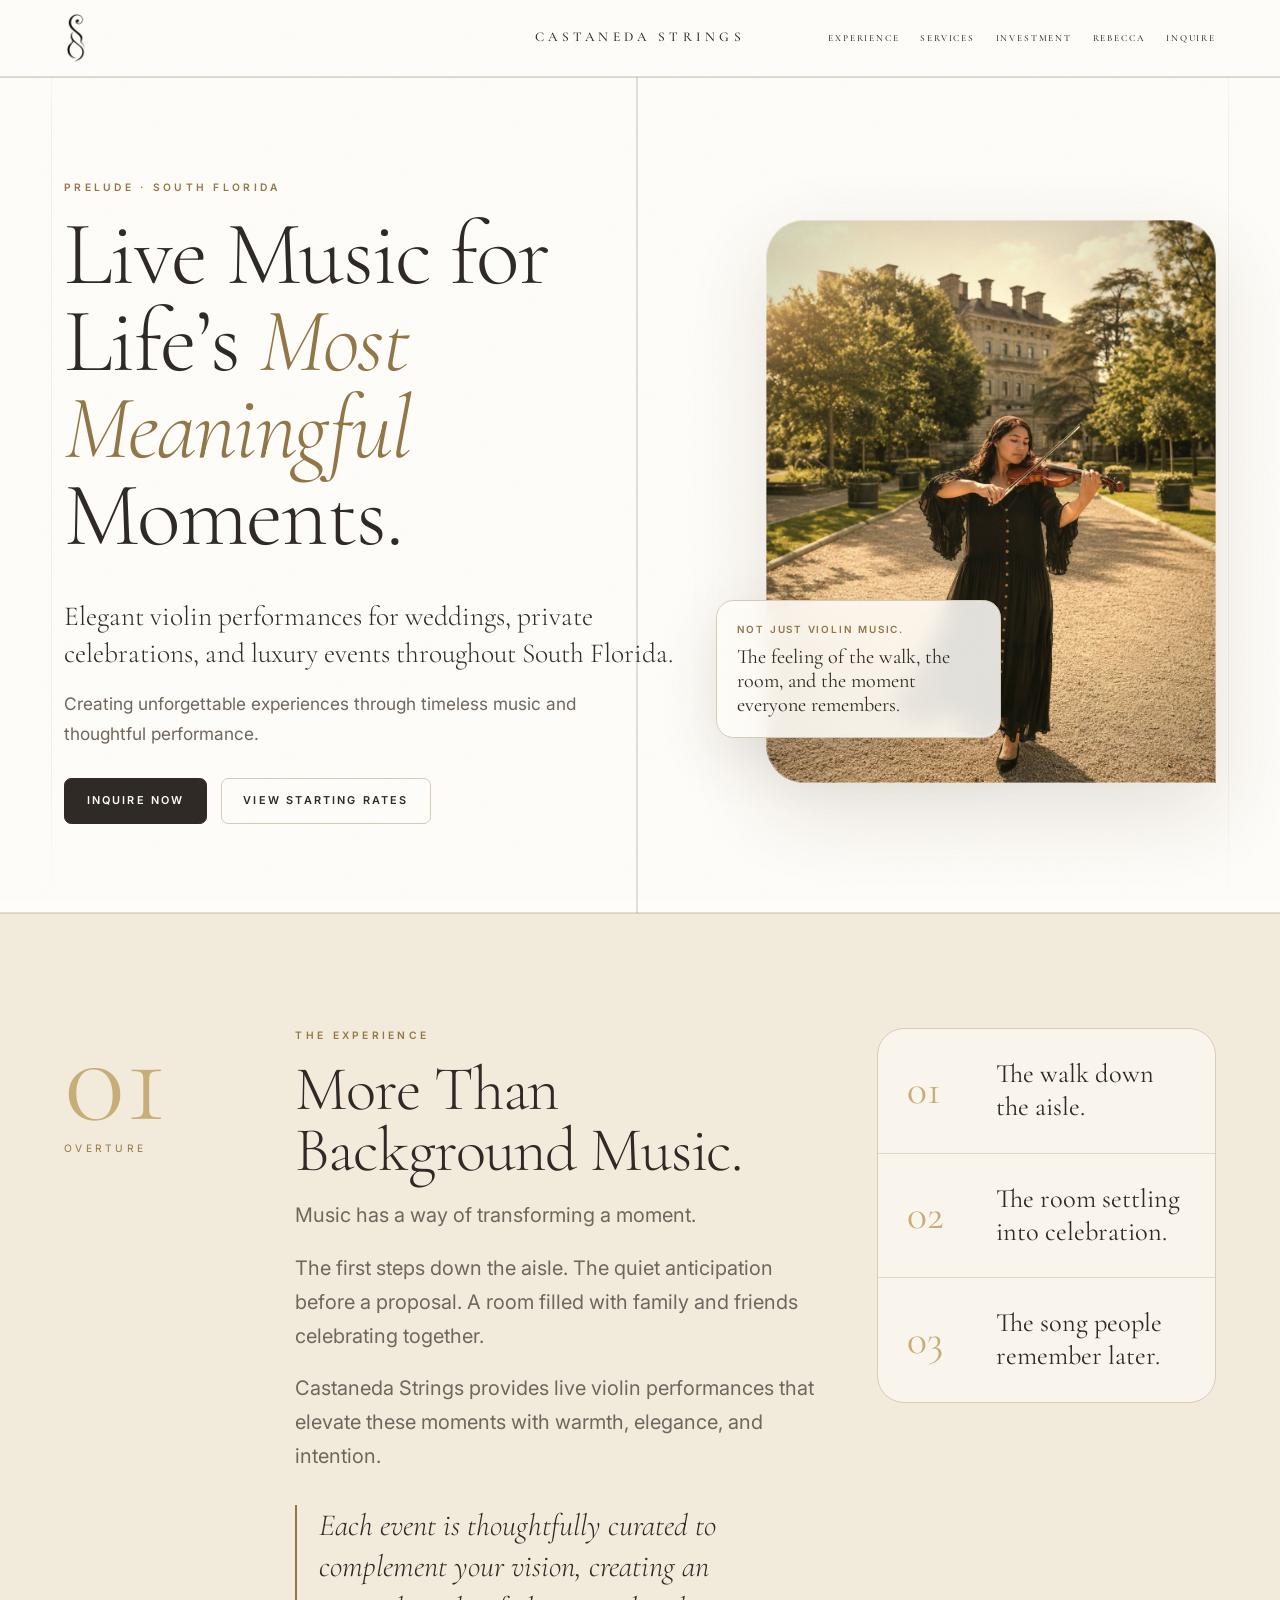
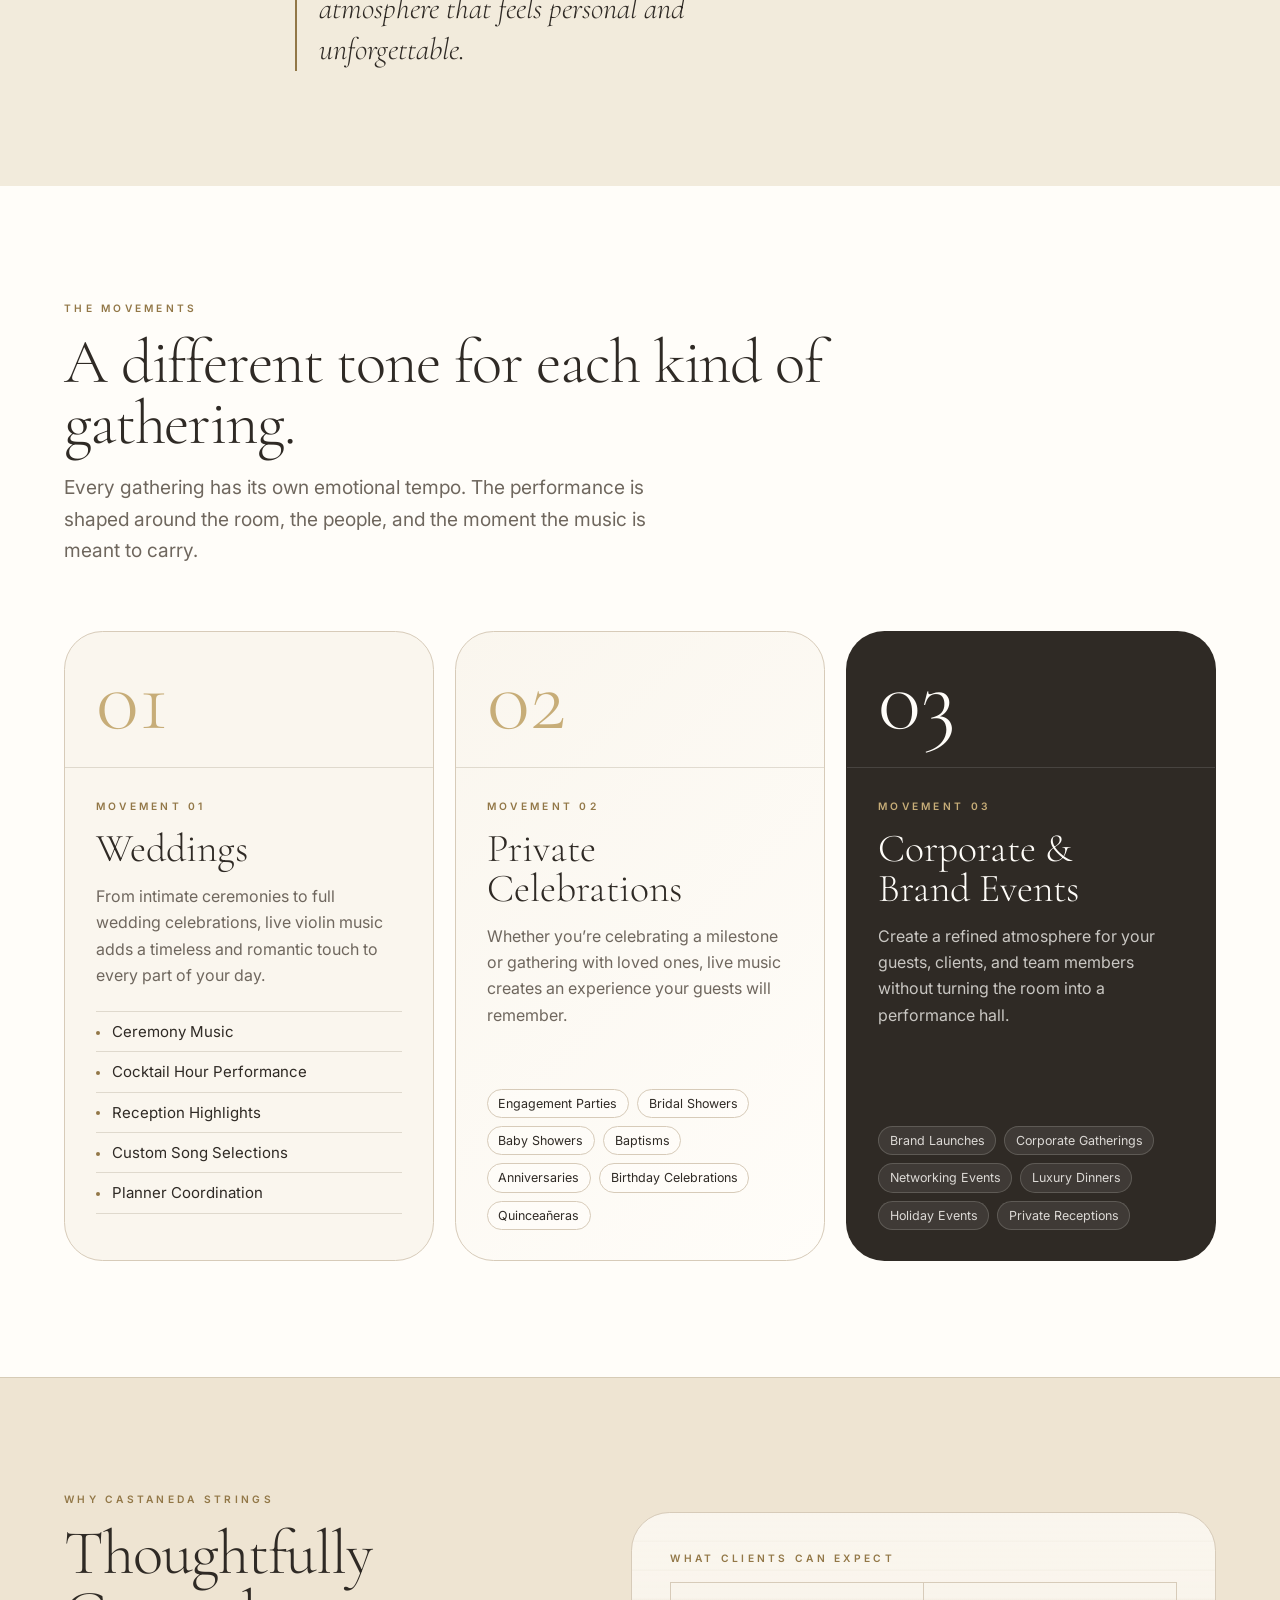
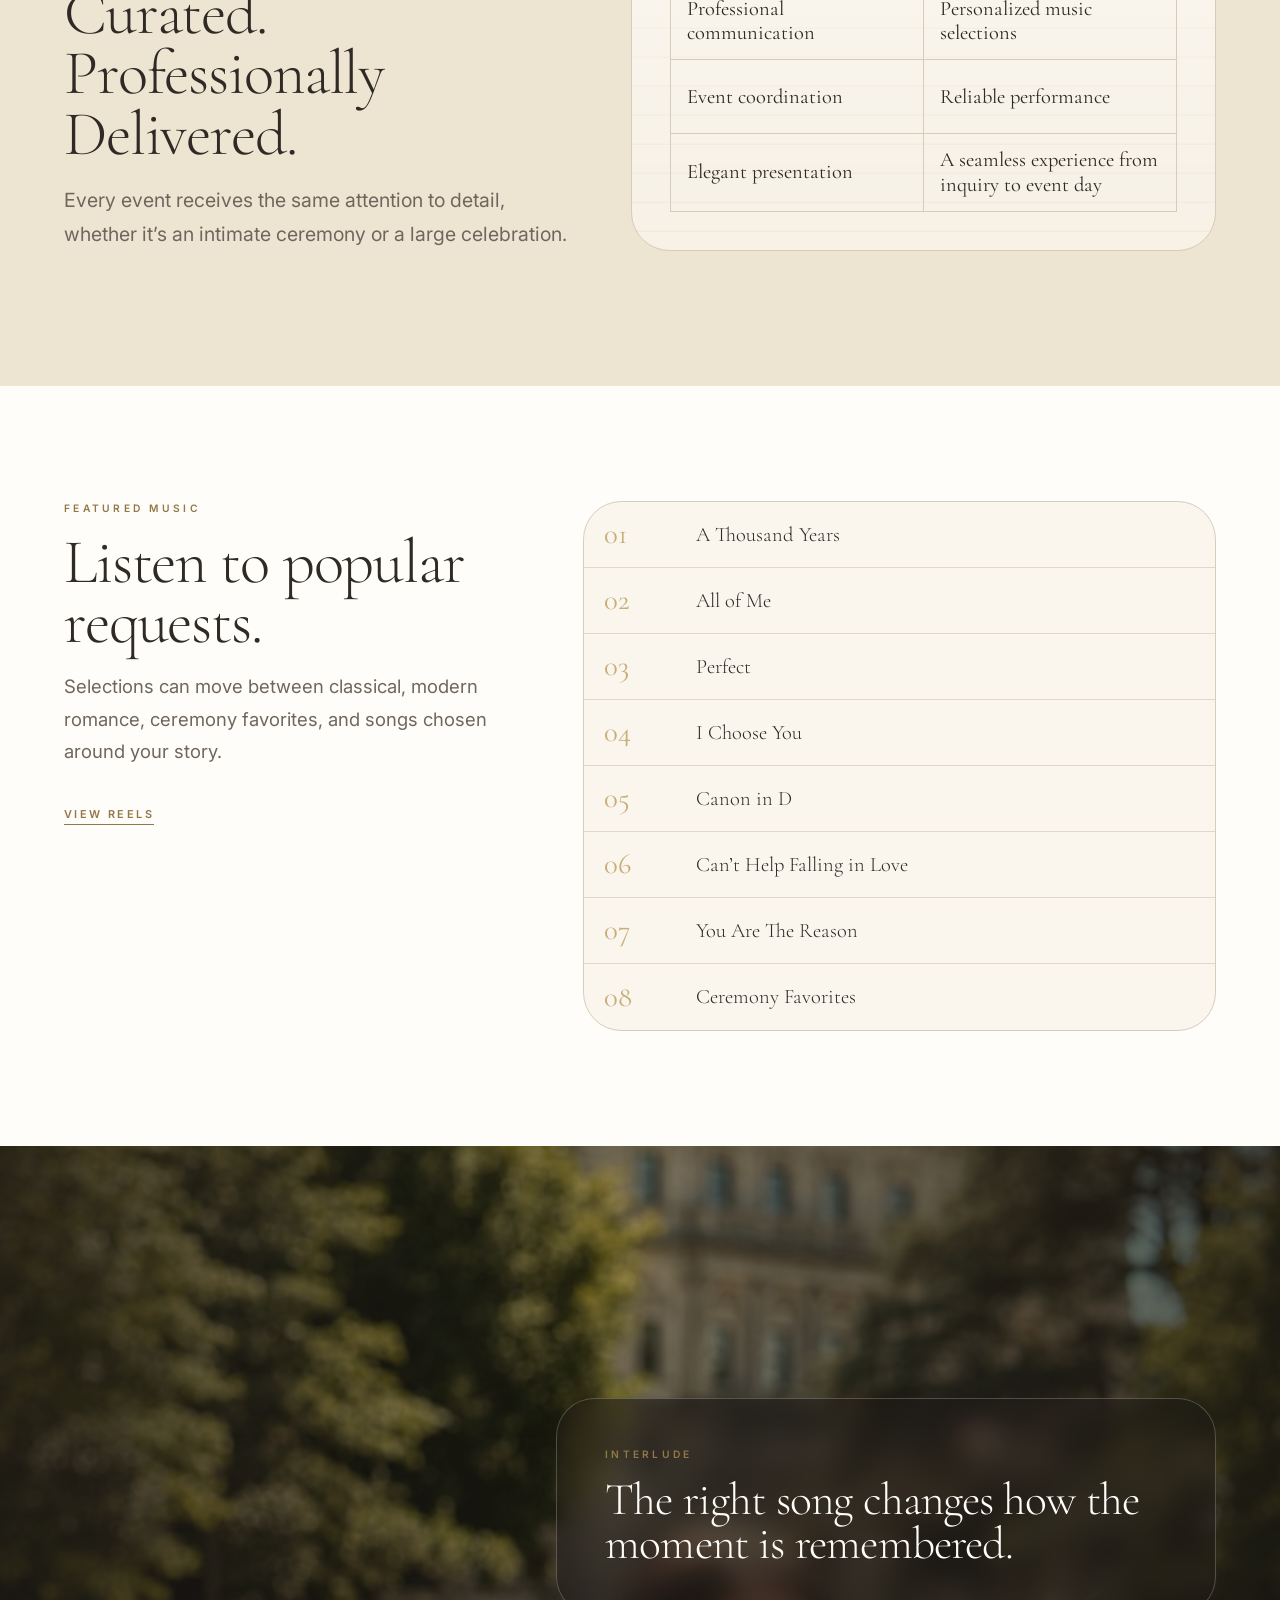
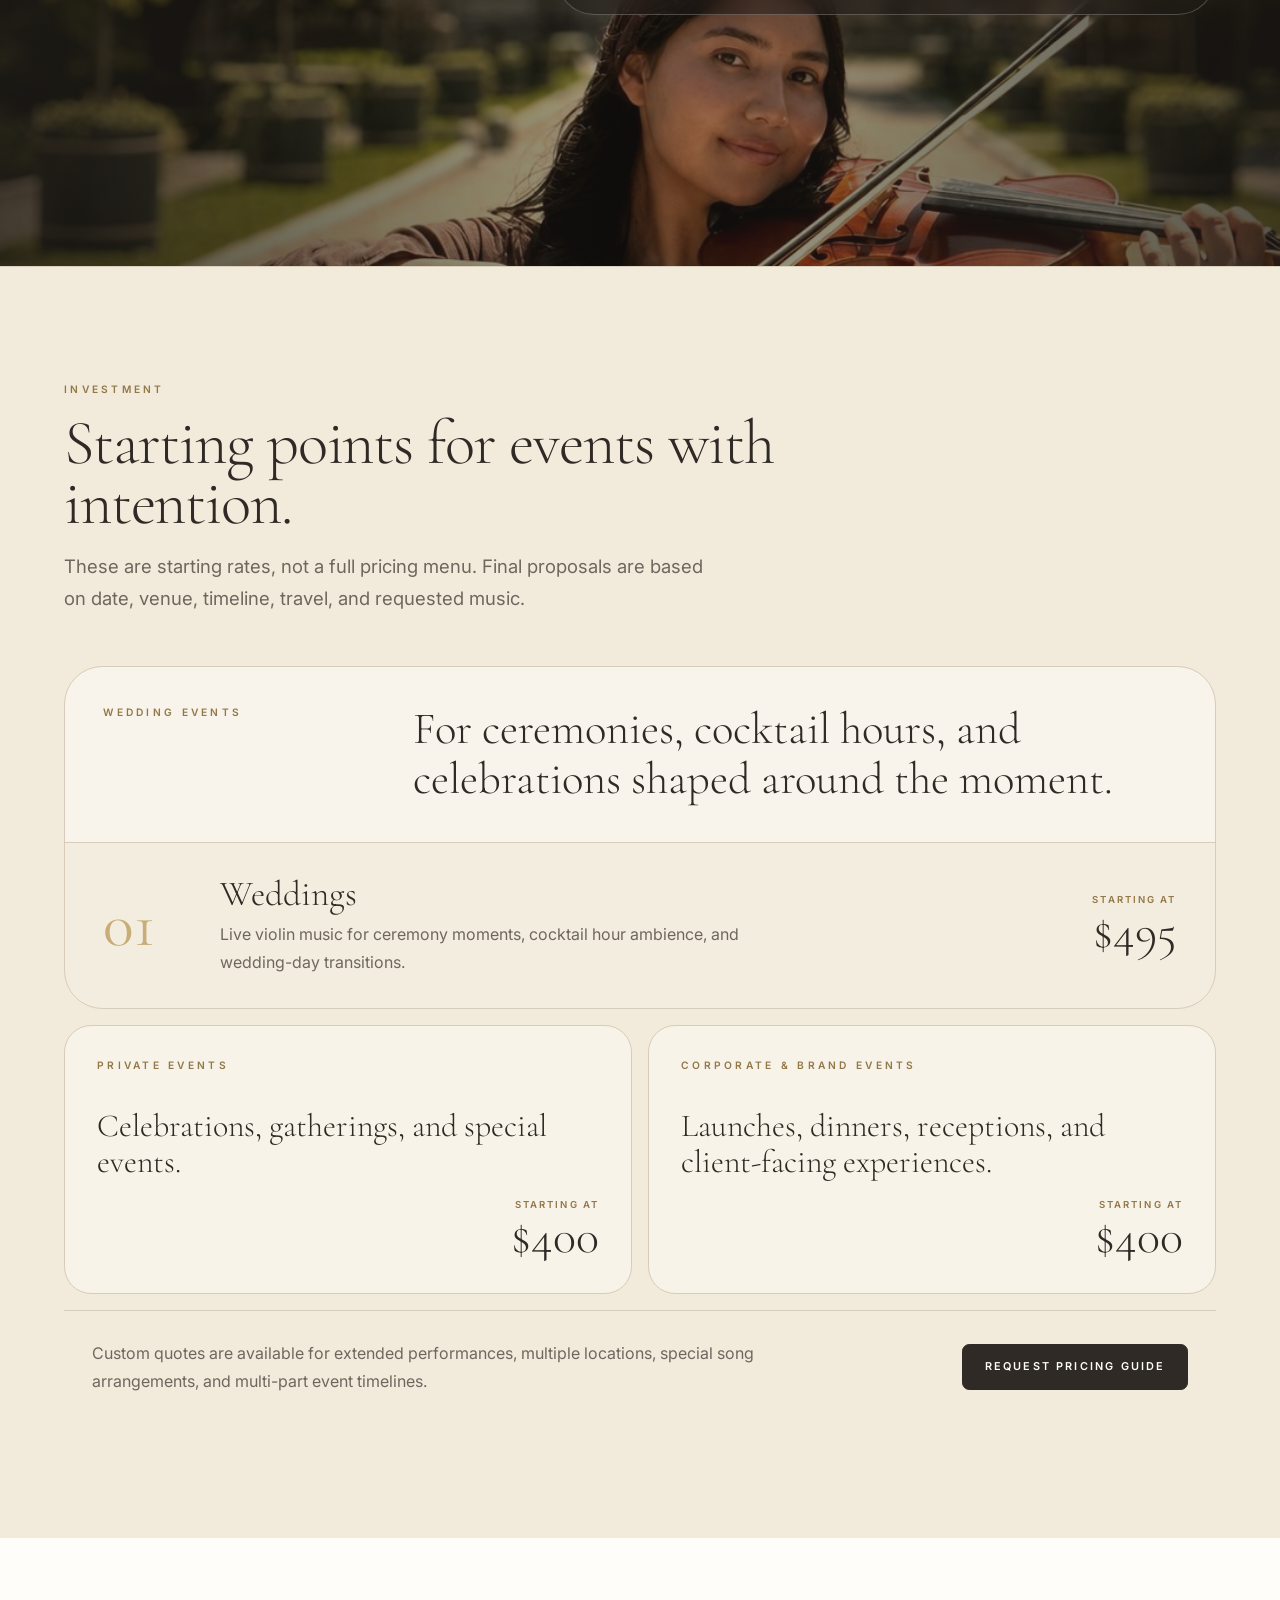
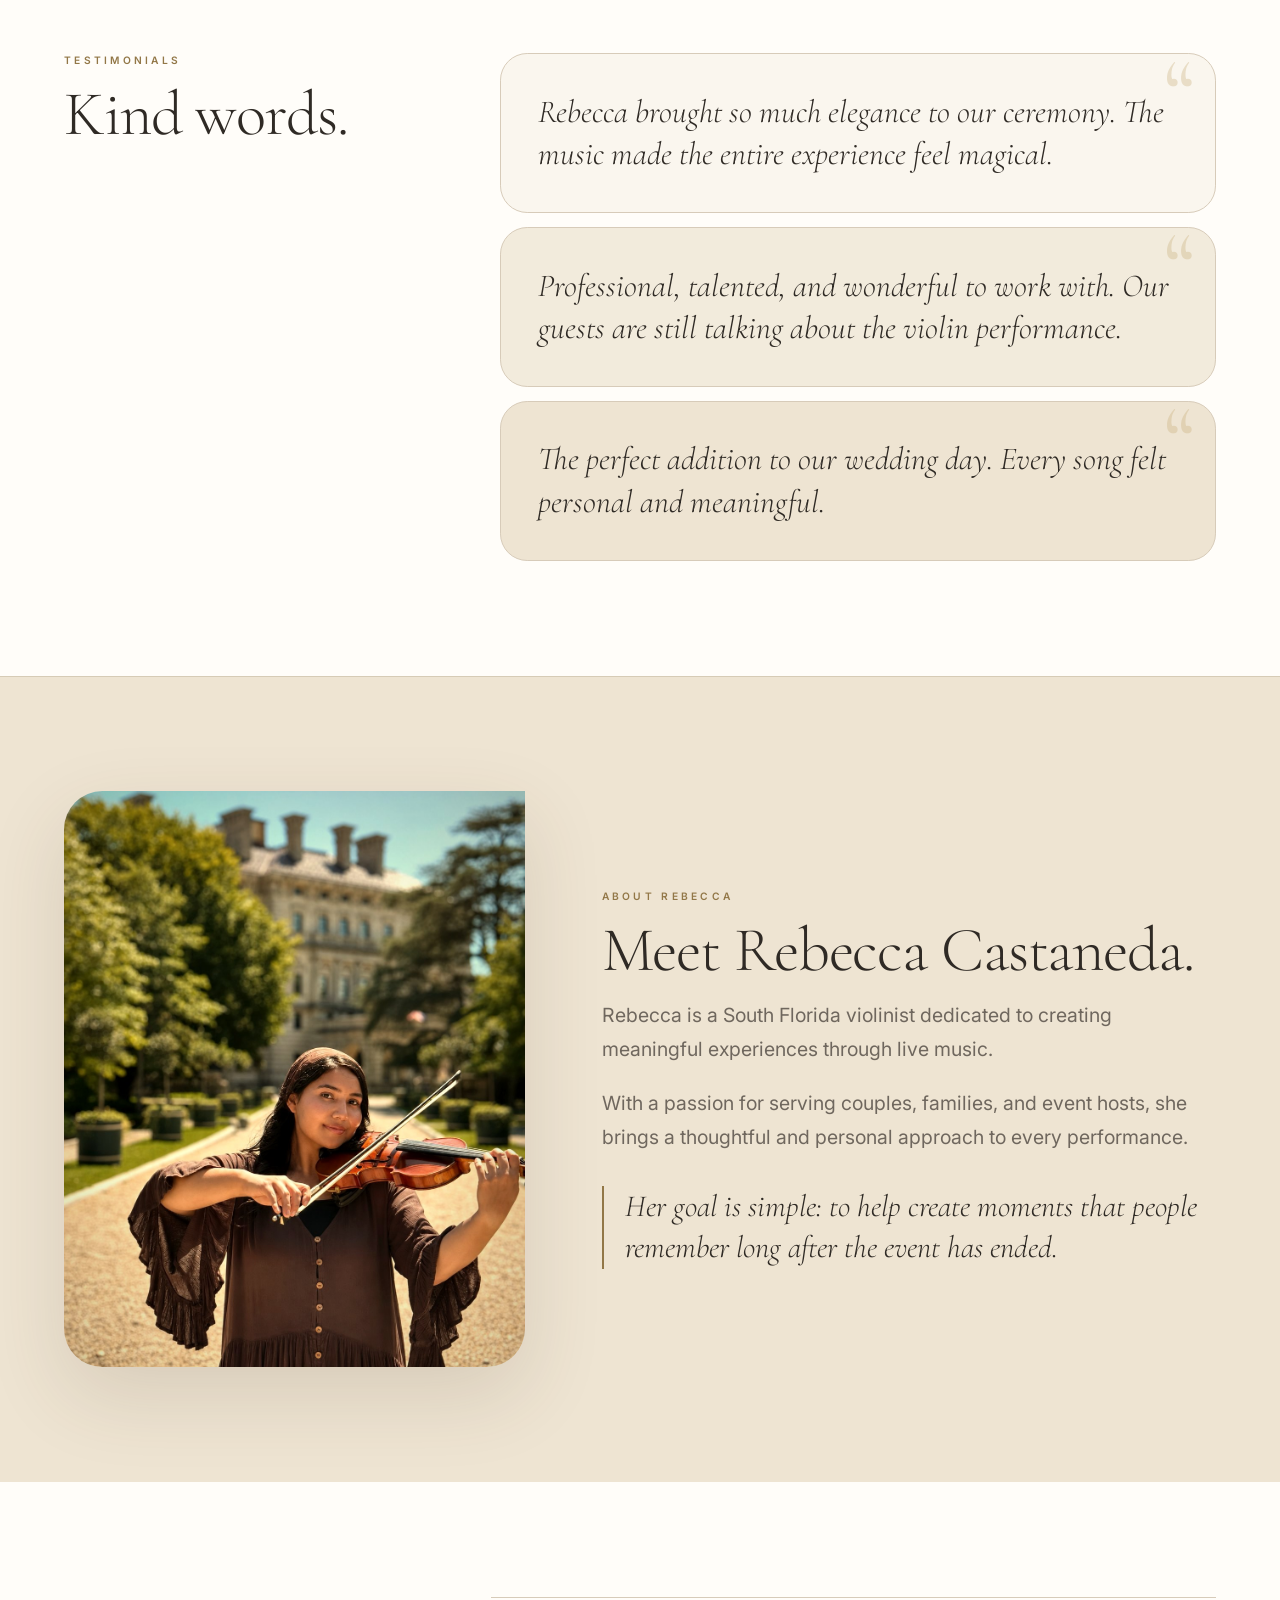
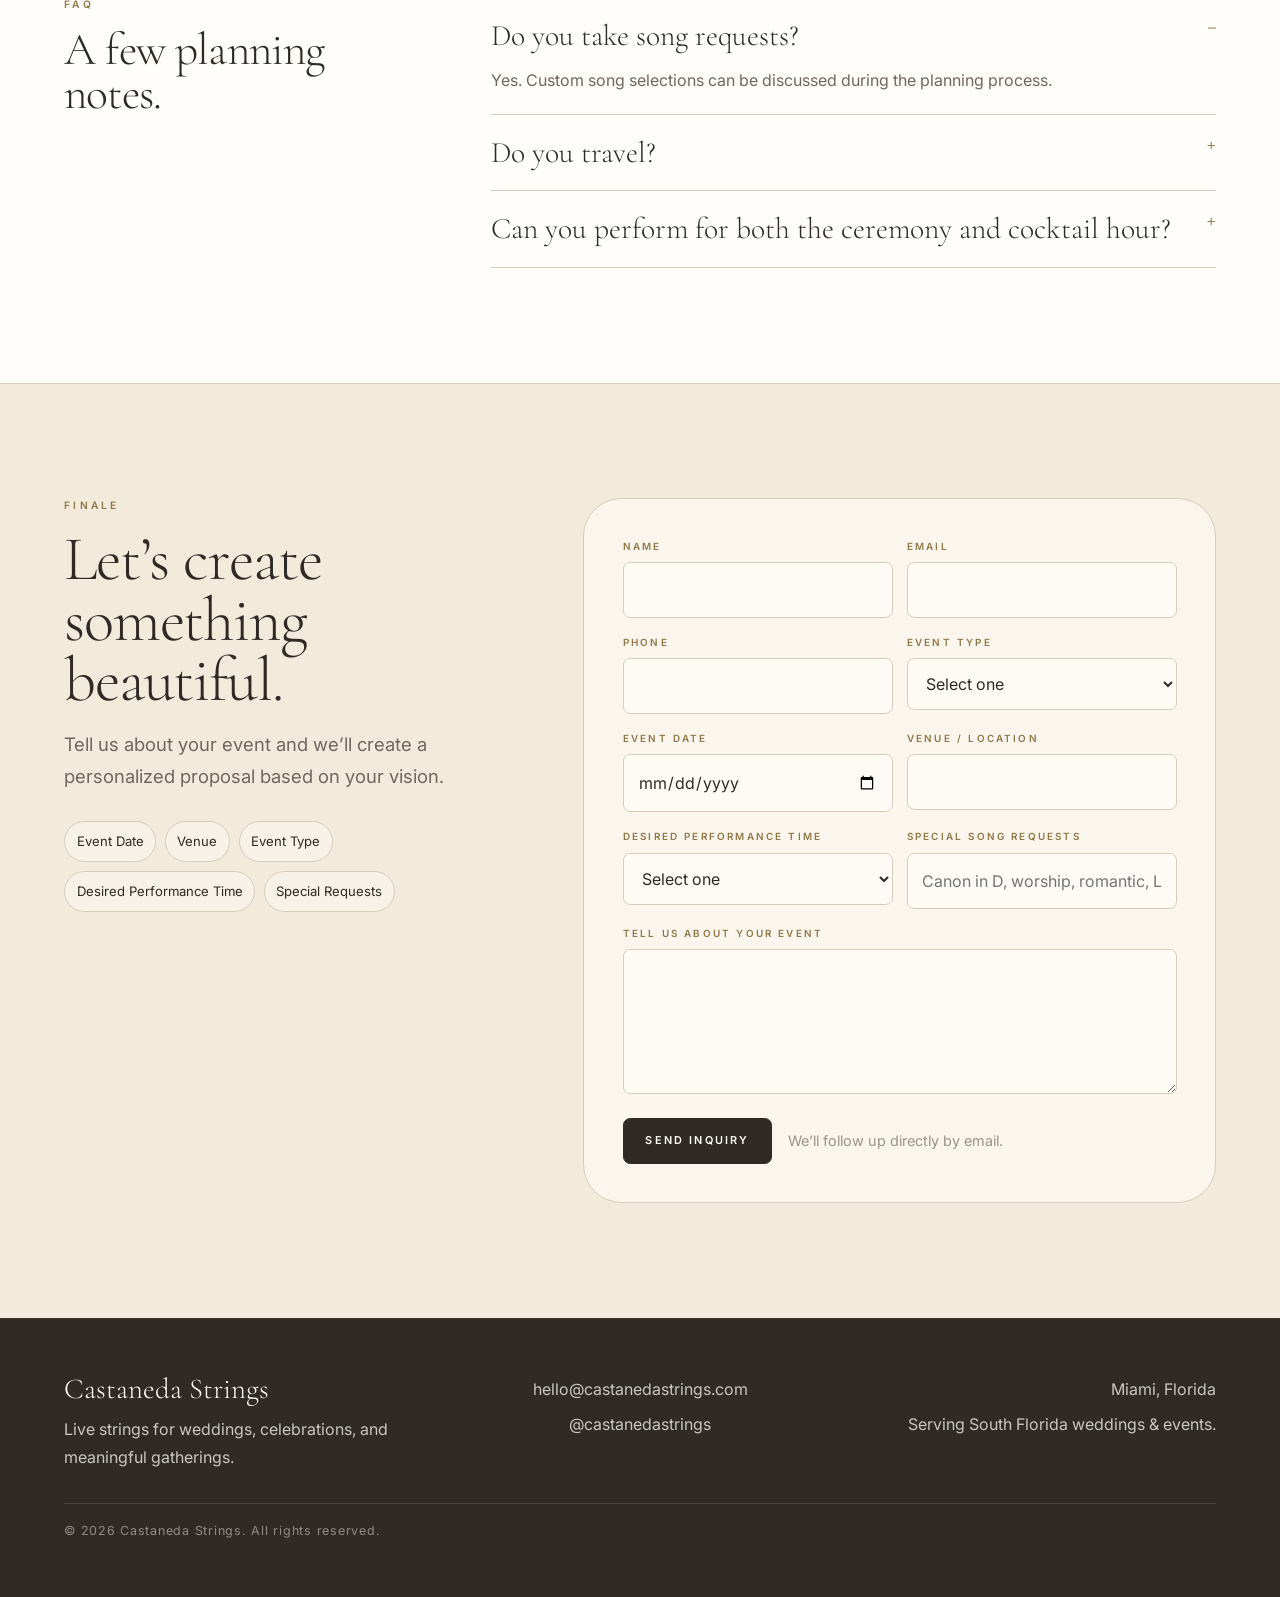
==== index.html @ 501db4fc "Add files via upload" ====
<!DOCTYPE html>
<html lang="en">
<head>
  <meta charset="UTF-8" />
  <meta name="viewport" content="width=device-width, initial-scale=1.0" />
  <title>Castaneda Strings | Luxury Wedding & Event Violinist in South Florida</title>
  <meta name="description" content="Elegant live violin performances for weddings, private celebrations, corporate events, and luxury gatherings throughout South Florida." />
  <link rel="icon" type="image/png" href="assets/logo-badge-trimmed.png" />

  <link rel="preconnect" href="https://fonts.googleapis.com">
  <link rel="preconnect" href="https://fonts.gstatic.com" crossorigin>
  <link href="https://fonts.googleapis.com/css2?family=Cormorant+Garamond:ital,wght@0,300;0,400;0,500;0,600;1,300;1,400;1,500&family=Inter:wght@300;400;500;600&display=swap" rel="stylesheet">

  <link rel="stylesheet" href="styles.css" />
</head>
<body>
  <div class="grain" aria-hidden="true"></div>
  <div class="music-line music-line-a" aria-hidden="true"></div>
  <div class="music-line music-line-b" aria-hidden="true"></div>

  <header class="site-header">
    <div class="site-header-inner">
      <a class="site-brand" href="#top" aria-label="Castaneda Strings home">
        <img class="site-header-logo" src="assets/mark-trimmed.png" alt="" aria-hidden="true" />
      </a>

      <a class="site-title" href="#top" aria-label="Castaneda Strings home">Castaneda Strings</a>

      <nav class="site-header-bar" aria-label="Primary navigation">
        <a href="#experience">Experience</a>
        <a href="#services">Services</a>
        <a href="#investment">Investment</a>
        <a href="#rebecca">Rebecca</a>
        <a href="#inquire">Inquire</a>
      </nav>

      <button class="nav-toggle" type="button" aria-label="Open menu" aria-expanded="false">
        <span></span><span></span><span></span>
      </button>
    </div>
  </header>

  <div class="mobile-menu" aria-label="Mobile navigation">
    <a href="#experience">Experience</a>
    <a href="#services">Services</a>
    <a href="#investment">Investment</a>
    <a href="#rebecca">Rebecca</a>
    <a href="#inquire">Inquire</a>
  </div>

  <main id="top">
    <section class="hero score-page" aria-labelledby="hero-title">
      <div class="hero-copy reveal">
        <p class="label">Prelude · South Florida</p>
        <h1 class="display display-xl" id="hero-title">Live Music for Life’s <em>Most Meaningful</em> Moments.</h1>
        <p class="hero-kicker">Elegant violin performances for weddings, private celebrations, and luxury events throughout South Florida.</p>
        <p class="hero-body">Creating unforgettable experiences through timeless music and thoughtful performance.</p>
        <div class="hero-ctas">
          <a href="#inquire" class="btn btn-primary">Inquire Now</a>
          <a href="#investment" class="btn btn-ghost">View Starting Rates</a>
        </div>
      </div>

      <div class="hero-visual reveal" aria-label="Rebecca Castaneda performance imagery">
        <div class="hero-frame">
          <img src="assets/hero-black-dress.jpg" alt="Rebecca Castaneda performing violin outdoors" />
        </div>
        <aside class="hero-note" aria-label="Brand note">
          <span>Not just violin music.</span>
          <strong>The feeling of the walk, the room, and the moment everyone remembers.</strong>
        </aside>
      </div>
    </section>

    <section class="experience-section section-tone-parchment" id="experience" aria-labelledby="experience-title">
      <div class="wrap experience-grid">
        <div class="chapter-mark reveal" aria-hidden="true">
          <span>01</span>
          <p>Overture</p>
        </div>

        <div class="experience-copy reveal">
          <p class="label">The Experience</p>
          <h2 class="display display-lg" id="experience-title">More Than Background Music.</h2>
          <p>Music has a way of transforming a moment.</p>
          <p>The first steps down the aisle. The quiet anticipation before a proposal. A room filled with family and friends celebrating together.</p>
          <p>Castaneda Strings provides live violin performances that elevate these moments with warmth, elegance, and intention.</p>
          <blockquote>Each event is thoughtfully curated to complement your vision, creating an atmosphere that feels personal and unforgettable.</blockquote>
        </div>

        <div class="experience-cues reveal" aria-label="Experience cues">
          <div><span>01</span><p>The walk down the aisle.</p></div>
          <div><span>02</span><p>The room settling into celebration.</p></div>
          <div><span>03</span><p>The song people remember later.</p></div>
        </div>
      </div>
    </section>

    <section class="services-section section-tone-white" id="services" aria-labelledby="services-title">
      <div class="wrap">
        <div class="section-intro reveal">
          <p class="label">The Movements</p>
          <h2 class="display display-lg" id="services-title">A different tone for each kind of gathering.</h2>
          <p>Every gathering has its own emotional tempo. The performance is shaped around the room, the people, and the moment the music is meant to carry.</p>
        </div>

        <div class="service-score">
          <article class="service-card reveal">
            <div class="service-number">01</div>
            <div class="service-copy">
              <p class="label">Movement 01</p>
              <h3>Weddings</h3>
              <p>From intimate ceremonies to full wedding celebrations, live violin music adds a timeless and romantic touch to every part of your day.</p>
              <ul class="service-list">
                <li>Ceremony Music</li>
                <li>Cocktail Hour Performance</li>
                <li>Reception Highlights</li>
                <li>Custom Song Selections</li>
                <li>Planner Coordination</li>
              </ul>
            </div>
          </article>

          <article class="service-card reveal">
            <div class="service-number">02</div>
            <div class="service-copy">
              <p class="label">Movement 02</p>
              <h3>Private Celebrations</h3>
              <p>Whether you’re celebrating a milestone or gathering with loved ones, live music creates an experience your guests will remember.</p>
              <div class="occasion-grid" aria-label="Private celebration event types">
                <span>Engagement Parties</span>
                <span>Bridal Showers</span>
                <span>Baby Showers</span>
                <span>Baptisms</span>
                <span>Anniversaries</span>
                <span>Birthday Celebrations</span>
                <span>Quinceañeras</span>
              </div>
            </div>
          </article>

          <article class="service-card service-card-dark reveal">
            <div class="service-number">03</div>
            <div class="service-copy">
              <p class="label">Movement 03</p>
              <h3>Corporate & Brand Events</h3>
              <p>Create a refined atmosphere for your guests, clients, and team members without turning the room into a performance hall.</p>
              <div class="occasion-grid" aria-label="Corporate and brand event types">
                <span>Brand Launches</span>
                <span>Corporate Gatherings</span>
                <span>Networking Events</span>
                <span>Luxury Dinners</span>
                <span>Holiday Events</span>
                <span>Private Receptions</span>
              </div>
            </div>
          </article>
        </div>
      </div>
    </section>

    <section class="why-section section-tone-score" aria-labelledby="why-title">
      <div class="wrap why-grid">
        <div class="why-copy reveal">
          <p class="label">Why Castaneda Strings</p>
          <h2 class="display display-lg" id="why-title">Thoughtfully Curated. Professionally Delivered.</h2>
          <p>Every event receives the same attention to detail, whether it’s an intimate ceremony or a large celebration.</p>
        </div>

        <div class="conductor-card reveal">
          <p class="label">What Clients Can Expect</p>
          <div class="expectation-list">
            <span>Professional communication</span>
            <span>Personalized music selections</span>
            <span>Event coordination</span>
            <span>Reliable performance</span>
            <span>Elegant presentation</span>
            <span>A seamless experience from inquiry to event day</span>
          </div>
        </div>
      </div>
    </section>

    <section class="repertoire-section section-tone-white" aria-labelledby="music-title">
      <div class="wrap repertoire-grid">
        <div class="repertoire-copy reveal">
          <p class="label">Featured Music</p>
          <h2 class="display display-lg" id="music-title">Listen to popular requests.</h2>
          <p>Selections can move between classical, modern romance, ceremony favorites, and songs chosen around your story.</p>
          <a class="text-link" href="https://instagram.com/castanedastrings" target="_blank" rel="noopener">View Reels</a>
        </div>

        <div class="song-sheet reveal" aria-label="Popular song requests">
          <div class="song-row"><span>01</span><strong>A Thousand Years</strong></div>
          <div class="song-row"><span>02</span><strong>All of Me</strong></div>
          <div class="song-row"><span>03</span><strong>Perfect</strong></div>
          <div class="song-row"><span>04</span><strong>I Choose You</strong></div>
          <div class="song-row"><span>05</span><strong>Canon in D</strong></div>
          <div class="song-row"><span>06</span><strong>Can’t Help Falling in Love</strong></div>
          <div class="song-row"><span>07</span><strong>You Are The Reason</strong></div>
          <div class="song-row"><span>08</span><strong>Ceremony Favorites</strong></div>
        </div>
      </div>
    </section>

    <section class="interlude" aria-label="Castaneda Strings visual interlude">
      <img src="assets/about-brown-dress.jpg" alt="Rebecca Castaneda holding her violin" />
      <div class="interlude-panel reveal">
        <p class="label">Interlude</p>
        <p class="display display-md">The right song changes how the moment is remembered.</p>
      </div>
    </section>

    <section class="investment-section section-tone-parchment" id="investment" aria-labelledby="investment-title">
      <div class="wrap">
        <div class="investment-header reveal">
          <p class="label">Investment</p>
          <h2 class="display display-lg" id="investment-title">Starting points for events with intention.</h2>
          <p>These are starting rates, not a full pricing menu. Final proposals are based on date, venue, timeline, travel, and requested music.</p>
        </div>

        <div class="pricing-composition reveal" aria-label="Starting event rates">
          <div class="pricing-lead">
            <p class="label">Wedding Events</p>
            <h3>For ceremonies, cocktail hours, and celebrations shaped around the moment.</h3>
          </div>

          <article class="price-row featured">
            <span class="price-count">01</span>
            <div>
              <h4>Weddings</h4>
              <p>Live violin music for ceremony moments, cocktail hour ambience, and wedding-day transitions.</p>
            </div>
            <strong><span>Starting at</span>$495</strong>
          </article>
        </div>

        <div class="event-rate-grid reveal" aria-label="Additional starting rates">
          <article>
            <p class="label">Private Events</p>
            <h3>Celebrations, gatherings, and special events.</h3>
            <strong><span>Starting at</span>$400</strong>
          </article>
          <article>
            <p class="label">Corporate & Brand Events</p>
            <h3>Launches, dinners, receptions, and client-facing experiences.</h3>
            <strong><span>Starting at</span>$400</strong>
          </article>
        </div>

        <div class="investment-note reveal">
          <p>Custom quotes are available for extended performances, multiple locations, special song arrangements, and multi-part event timelines.</p>
          <a href="#inquire" class="btn btn-primary">Request Pricing Guide</a>
        </div>
      </div>
    </section>

    <section class="testimonials-section section-tone-white" aria-labelledby="testimonials-title">
      <div class="wrap testimonials-grid">
        <div class="testimonials-copy reveal">
          <p class="label">Testimonials</p>
          <h2 class="display display-lg" id="testimonials-title">Kind words.</h2>
        </div>

        <div class="testimonial-stack reveal">
          <blockquote>
            <span>“</span>
            <p>Rebecca brought so much elegance to our ceremony. The music made the entire experience feel magical.</p>
          </blockquote>
          <blockquote>
            <span>“</span>
            <p>Professional, talented, and wonderful to work with. Our guests are still talking about the violin performance.</p>
          </blockquote>
          <blockquote>
            <span>“</span>
            <p>The perfect addition to our wedding day. Every song felt personal and meaningful.</p>
          </blockquote>
        </div>
      </div>
    </section>

    <section class="about-section section-tone-score" id="rebecca" aria-labelledby="about-title">
      <div class="wrap about-grid">
        <div class="about-photo reveal">
          <img src="assets/about-brown-dress.jpg" alt="Rebecca Castaneda with violin" />
        </div>
        <div class="about-copy reveal">
          <p class="label">About Rebecca</p>
          <h2 class="display display-lg" id="about-title">Meet Rebecca Castaneda.</h2>
          <p>Rebecca is a South Florida violinist dedicated to creating meaningful experiences through live music.</p>
          <p>With a passion for serving couples, families, and event hosts, she brings a thoughtful and personal approach to every performance.</p>
          <blockquote>Her goal is simple: to help create moments that people remember long after the event has ended.</blockquote>
        </div>
      </div>
    </section>

    <section class="faq-section section-tone-white" aria-labelledby="faq-title">
      <div class="wrap faq-grid">
        <div class="faq-copy reveal">
          <p class="label">FAQ</p>
          <h2 class="display display-md" id="faq-title">A few planning notes.</h2>
        </div>
        <div class="faq-list reveal">
          <details open>
            <summary>Do you take song requests?</summary>
            <p>Yes. Custom song selections can be discussed during the planning process.</p>
          </details>
          <details>
            <summary>Do you travel?</summary>
            <p>Yes. Castaneda Strings serves Miami-Dade and nearby South Florida areas. Events outside Miami-Dade County may be subject to a travel fee.</p>
          </details>
          <details>
            <summary>Can you perform for both the ceremony and cocktail hour?</summary>
            <p>Absolutely. Wedding collections can be tailored to fit your event timeline.</p>
          </details>
        </div>
      </div>
    </section>

    <section class="inquiry-section section-tone-parchment" id="inquire" aria-labelledby="inquire-title">
      <div class="wrap inquiry-grid">
        <div class="inquiry-copy reveal">
          <p class="label">Finale</p>
          <h2 class="display display-lg" id="inquire-title">Let’s create something beautiful.</h2>
          <p>Tell us about your event and we’ll create a personalized proposal based on your vision.</p>
          <div class="inquiry-prompts" aria-label="Information to include">
            <span>Event Date</span>
            <span>Venue</span>
            <span>Event Type</span>
            <span>Desired Performance Time</span>
            <span>Special Requests</span>
          </div>
        </div>

        <form class="inquiry-form reveal" novalidate>
          <div class="form-row">
            <div class="field">
              <label for="name">Name</label>
              <input type="text" id="name" name="name" autocomplete="name" required />
            </div>
            <div class="field">
              <label for="email">Email</label>
              <input type="email" id="email" name="email" autocomplete="email" required />
            </div>
          </div>
          <div class="form-row">
            <div class="field">
              <label for="phone">Phone</label>
              <input type="tel" id="phone" name="phone" autocomplete="tel" />
            </div>
            <div class="field">
              <label for="eventType">Event type</label>
              <select id="eventType" name="eventType">
                <option value="">Select one</option>
                <option>Wedding Ceremony</option>
                <option>Wedding Ceremony + Cocktail Hour</option>
                <option>Engagement Party</option>
                <option>Bridal Shower</option>
                <option>Baby Shower</option>
                <option>Baptism</option>
                <option>Anniversary</option>
                <option>Birthday Celebration</option>
                <option>Quinceañera</option>
                <option>Corporate / Brand Event</option>
                <option>Private Dinner</option>
                <option>Other</option>
              </select>
            </div>
          </div>
          <div class="form-row">
            <div class="field">
              <label for="eventDate">Event date</label>
              <input type="date" id="eventDate" name="eventDate" />
            </div>
            <div class="field">
              <label for="venue">Venue / location</label>
              <input type="text" id="venue" name="venue" />
            </div>
          </div>
          <div class="form-row">
            <div class="field">
              <label for="duration">Desired performance time</label>
              <select id="duration" name="duration">
                <option value="">Select one</option>
                <option>Ceremony only</option>
                <option>1 Hour</option>
                <option>2 Hours</option>
                <option>3+ Hours</option>
                <option>Not sure yet</option>
              </select>
            </div>
            <div class="field">
              <label for="musicStyle">Special song requests</label>
              <input type="text" id="musicStyle" name="musicStyle" placeholder="Canon in D, worship, romantic, Latin, etc." />
            </div>
          </div>
          <div class="field">
            <label for="message">Tell us about your event</label>
            <textarea id="message" name="message"></textarea>
          </div>
          <div class="form-foot">
            <button type="submit" class="btn btn-primary">Send Inquiry</button>
            <span>We’ll follow up directly by email.</span>
          </div>
        </form>
      </div>
    </section>
  </main>

  <footer class="site-footer">
    <div class="footer-inner">
      <div>
        <strong>Castaneda Strings</strong>
        <p>Live strings for weddings, celebrations, and meaningful gatherings.</p>
      </div>
      <div>
        <a href="mailto:hello@castanedastrings.com">hello@castanedastrings.com</a>
        <a href="https://instagram.com/castanedastrings" target="_blank" rel="noopener">@castanedastrings</a>
      </div>
      <div>
        <span>Miami, Florida</span>
        <span>Serving South Florida weddings & events.</span>
      </div>
    </div>
    <div class="footer-bottom">© <span data-year></span> Castaneda Strings. All rights reserved.</div>
  </footer>

  <div class="toast" role="status" aria-live="polite"></div>

  <script src="script.js"></script>
</body>
</html>
---- styles.css ----
/* ============================================================
   CASTANEDA STRINGS
   One token system. One type scale. Musical-score section rhythm.
   ============================================================ */

:root {
  /* Color tokens */
  --white: #fffdf9;
  --paper: #faf6ee;
  --parchment: #f2ebdc;
  --score: #eee4d2;
  --pearl: #f7f3ea;
  --ink: #1f1b17;
  --charcoal: #2f2a25;
  --text: #6f675e;
  --muted: #9d9286;
  --line: #d7cbb9;
  --line-soft: rgba(118, 99, 73, 0.2);
  --champagne: #c7ad78;
  --brass: #927747;
  --cocoa: #5d4736;
  --olive: #6b7251;
  --cream-veil: rgba(255, 253, 249, 0.92);
  --shadow: 0 28px 80px rgba(77, 59, 38, 0.14);

  /* Typography */
  --serif: "Cormorant Garamond", Georgia, serif;
  --sans: "Inter", -apple-system, BlinkMacSystemFont, "Segoe UI", sans-serif;

  /* Layout */
  --max: 1240px;
  --wide: 1440px;
  --pad: clamp(1.35rem, 5vw, 4rem);
  --section: clamp(4.5rem, 9vw, 8rem);
  --gap: clamp(1.25rem, 2.5vw, 2.2rem);

  /* Radius */
  --r-xs: 0.45rem;
  --r-sm: 0.75rem;
  --r-md: 1.1rem;
  --r-lg: 1.7rem;
  --r-xl: 2.4rem;

  /* Motion */
  --ease: cubic-bezier(0.19, 1, 0.22, 1);
  --dur: 680ms;
}

* { box-sizing: border-box; }
html { scroll-behavior: smooth; }
body {
  margin: 0;
  background: var(--white);
  color: var(--text);
  font-family: var(--sans);
  font-size: 16px;
  line-height: 1.75;
  -webkit-font-smoothing: antialiased;
  text-rendering: optimizeLegibility;
}
body.menu-open { overflow: hidden; }
img { display: block; max-width: 100%; }
a { color: inherit; text-decoration: none; }
button, input, select, textarea { font: inherit; color: inherit; }
button { background: transparent; border: 0; padding: 0; cursor: pointer; }
::selection { background: var(--champagne); color: var(--ink); }

.grain {
  position: fixed;
  inset: 0;
  z-index: 300;
  pointer-events: none;
  opacity: 0.045;
  mix-blend-mode: multiply;
  background-image: url("data:image/svg+xml;utf8,<svg xmlns='http://www.w3.org/2000/svg' width='180' height='180'><filter id='n'><feTurbulence type='fractalNoise' baseFrequency='0.88' numOctaves='2' stitchTiles='stitch'/></filter><rect width='100%25' height='100%25' filter='url(%23n)'/></svg>");
}
.music-line {
  position: fixed;
  top: 0;
  bottom: 0;
  z-index: 0;
  pointer-events: none;
  opacity: 0.26;
  width: 1px;
  background: linear-gradient(to bottom, transparent 0, var(--line) 16%, var(--line) 84%, transparent 100%);
}
.music-line-a { left: clamp(1rem, 4vw, 4rem); }
.music-line-b { right: clamp(1rem, 4vw, 4rem); }

.wrap {
  width: min(100% - (var(--pad) * 2), var(--max));
  margin-inline: auto;
}

/* ============================================================
   Type scale
   ============================================================ */
.label {
  display: block;
  margin: 0 0 1.05rem;
  color: var(--brass);
  font-family: var(--sans);
  font-size: 0.64rem;
  font-weight: 600;
  letter-spacing: 0.32em;
  line-height: 1.4;
  text-transform: uppercase;
}
.display {
  margin: 0;
  color: var(--charcoal);
  font-family: var(--serif);
  font-weight: 300;
  letter-spacing: -0.018em;
  line-height: 0.96;
}
.display-xl { font-size: clamp(2.85rem, 7.1vw, 6.8rem); }
.display-lg { font-size: clamp(2.15rem, 4.9vw, 4.35rem); }
.display-md { font-size: clamp(1.65rem, 3.6vw, 2.85rem); }
.display em {
  color: var(--brass);
  font-style: italic;
  font-weight: 300;
}
.section-intro {
  max-width: 760px;
  margin: 0 0 clamp(2.4rem, 5vw, 4.5rem);
}
.section-intro p:not(.label) {
  max-width: 620px;
  margin: 1.2rem 0 0;
  font-size: clamp(1rem, 1.7vw, 1.2rem);
}

.section-tone-white { background: var(--white); }
.section-tone-parchment { background: var(--parchment); }
.section-tone-score { background: var(--score); }
.score-page {
  position: relative;
  isolation: isolate;
}
.score-page::before,
.score-page::after,
.section-tone-score::before,
.section-tone-parchment::before {
  content: "";
  position: absolute;
  inset-inline: 0;
  height: 1px;
  pointer-events: none;
  background: var(--line-soft);
}
.score-page::before,
.section-tone-score::before,
.section-tone-parchment::before { top: 0; }
.score-page::after { bottom: 0; }

/* ============================================================
   Header
   ============================================================ */
.site-header {
  position: sticky;
  top: 0;
  z-index: 120;
  background: rgba(255, 253, 249, 0.91);
  border-bottom: 1px solid var(--line-soft);
  padding: 0.7rem var(--pad);
  backdrop-filter: blur(14px);
  -webkit-backdrop-filter: blur(14px);
  transition: padding 240ms var(--ease), box-shadow 240ms var(--ease), background 240ms var(--ease);
}
.site-header.is-scrolled {
  padding-block: 0.5rem;
  background: rgba(255, 253, 249, 0.96);
  box-shadow: 0 12px 32px rgba(47, 42, 37, 0.04);
}
.site-header-inner {
  width: min(100%, var(--wide));
  margin-inline: auto;
  display: grid;
  grid-template-columns: auto 1fr auto;
  align-items: center;
  gap: 1rem;
}
.site-brand { display: inline-flex; align-items: center; }
.site-header-logo {
  width: clamp(48px, 4.5vw, 68px);
  height: auto;
}
.site-header-bar {
  display: flex;
  justify-content: center;
  align-items: center;
  gap: clamp(0.95rem, 2.4vw, 2.4rem);
  color: var(--charcoal);
  font-family: var(--serif);
  font-size: 0.88rem;
  font-weight: 500;
  letter-spacing: 0.21em;
  text-transform: uppercase;
}
.site-header-bar a,
.site-header-meta {
  position: relative;
  padding: 0.42rem 0;
  transition: color 180ms var(--ease);
}
.site-header-bar a::after,
.site-header-meta::after {
  content: "";
  position: absolute;
  left: 0;
  right: 0;
  bottom: 0;
  height: 1px;
  background: currentColor;
  transform: scaleX(0);
  transform-origin: center;
  transition: transform 220ms var(--ease);
}
.site-header-bar a:hover,
.site-header-meta:hover { color: var(--brass); }
.site-header-bar a:hover::after,
.site-header-meta:hover::after { transform: scaleX(1); }
.site-header-meta {
  color: var(--brass);
  font-size: 0.58rem;
  font-weight: 600;
  letter-spacing: 0.24em;
  text-transform: uppercase;
  white-space: nowrap;
}
.nav-toggle, .mobile-menu { display: none; }

/* ============================================================
   Buttons and links
   ============================================================ */
.btn {
  display: inline-flex;
  align-items: center;
  justify-content: center;
  min-height: 46px;
  padding: 0.95rem 1.35rem;
  border: 1px solid transparent;
  border-radius: var(--r-xs);
  font-size: 0.68rem;
  font-weight: 600;
  letter-spacing: 0.2em;
  line-height: 1;
  text-transform: uppercase;
  transition: transform 220ms var(--ease), background 220ms var(--ease), color 220ms var(--ease), border-color 220ms var(--ease);
}
.btn:hover { transform: translateY(-2px); }
.btn-primary { background: var(--charcoal); color: var(--white); border-color: var(--charcoal); }
.btn-primary:hover { background: var(--cocoa); border-color: var(--cocoa); }
.btn-ghost { color: var(--charcoal); border-color: var(--line); background: rgba(255, 253, 249, 0.4); }
.btn-ghost:hover { border-color: var(--brass); color: var(--brass); }
.text-link {
  display: inline-flex;
  margin-top: 1.2rem;
  color: var(--brass);
  font-size: 0.68rem;
  font-weight: 600;
  letter-spacing: 0.22em;
  text-transform: uppercase;
  border-bottom: 1px solid currentColor;
}

/* ============================================================
   Hero
   ============================================================ */
.hero {
  width: min(100%, var(--wide));
  margin-inline: auto;
  min-height: calc(100svh - 86px);
  padding: clamp(4rem, 8vw, 7rem) var(--pad) clamp(3.8rem, 7vw, 6rem);
  display: grid;
  grid-template-columns: minmax(0, 1fr) minmax(340px, 0.72fr);
  gap: clamp(2.2rem, 6vw, 6rem);
  align-items: center;
  background:
    linear-gradient(90deg, transparent 0 49.7%, var(--line-soft) 49.7% 49.85%, transparent 49.85%),
    linear-gradient(to bottom, rgba(215, 203, 185, 0.18) 0 1px, transparent 1px 84px);
}
.hero-copy { max-width: 820px; }
.hero-kicker {
  max-width: 680px;
  margin: clamp(1.6rem, 3vw, 2.4rem) 0 0;
  color: var(--charcoal);
  font-family: var(--serif);
  font-size: clamp(1.2rem, 2.15vw, 1.85rem);
  font-weight: 300;
  line-height: 1.35;
}
.hero-body {
  max-width: 560px;
  margin: 1.05rem 0 0;
  color: var(--text);
  font-size: clamp(0.98rem, 1.35vw, 1.08rem);
}
.hero-ctas {
  display: flex;
  flex-wrap: wrap;
  gap: 0.85rem;
  margin-top: 2rem;
}
.hero-visual {
  position: relative;
  justify-self: end;
  width: min(100%, 520px);
}
.hero-frame {
  position: relative;
  overflow: hidden;
  border-radius: var(--r-xl) var(--r-xl) 0 var(--r-xl);
  box-shadow: var(--shadow);
  background: var(--paper);
}
.hero-frame::after {
  content: "";
  position: absolute;
  inset: 0;
  border: 1px solid rgba(255,255,255,0.36);
  border-radius: inherit;
  pointer-events: none;
}
.hero-frame img {
  width: 100%;
  aspect-ratio: 4 / 5;
  object-fit: cover;
  object-position: center top;
  transform: scale(1.02);
}
.hero-note {
  position: absolute;
  left: -11%;
  bottom: 8%;
  max-width: 285px;
  padding: 1.2rem;
  border: 1px solid var(--line);
  border-radius: var(--r-md);
  background: rgba(255, 253, 249, 0.88);
  box-shadow: 0 18px 60px rgba(77, 59, 38, 0.12);
  backdrop-filter: blur(10px);
}
.hero-note span {
  display: block;
  color: var(--brass);
  font-size: 0.62rem;
  font-weight: 600;
  letter-spacing: 0.18em;
  text-transform: uppercase;
}
.hero-note strong {
  display: block;
  margin-top: 0.45rem;
  color: var(--charcoal);
  font-family: var(--serif);
  font-size: 1.26rem;
  font-weight: 400;
  line-height: 1.2;
}

/* ============================================================
   Experience
   ============================================================ */
.experience-section,
.services-section,
.why-section,
.repertoire-section,
.investment-section,
.testimonials-section,
.about-section,
.faq-section,
.inquiry-section {
  position: relative;
  padding: var(--section) 0;
}
.experience-grid {
  display: grid;
  grid-template-columns: 0.34fr minmax(0, 1fr) 0.64fr;
  gap: clamp(1.5rem, 4vw, 4rem);
  align-items: start;
}
.chapter-mark {
  position: sticky;
  top: 110px;
  color: var(--champagne);
}
.chapter-mark span {
  display: block;
  font-family: var(--serif);
  font-size: clamp(4.2rem, 10vw, 8rem);
  font-weight: 300;
  line-height: 0.8;
}
.chapter-mark p {
  margin: 0.6rem 0 0;
  color: var(--brass);
  font-size: 0.64rem;
  letter-spacing: 0.32em;
  text-transform: uppercase;
}
.experience-copy p:not(.label) {
  margin: 1.15rem 0 0;
  max-width: 720px;
  font-size: clamp(1.05rem, 1.6vw, 1.25rem);
}
.experience-copy blockquote,
.about-copy blockquote {
  margin: 2rem 0 0;
  padding: 0 0 0 1.35rem;
  border-left: 2px solid var(--brass);
  color: var(--charcoal);
  font-family: var(--serif);
  font-size: clamp(1.3rem, 2.4vw, 2rem);
  font-style: italic;
  font-weight: 300;
  line-height: 1.35;
}
.experience-cues {
  border: 1px solid var(--line);
  border-radius: var(--r-lg);
  background: rgba(255, 253, 249, 0.55);
  overflow: hidden;
}
.experience-cues div {
  display: grid;
  grid-template-columns: 72px 1fr;
  gap: 1rem;
  padding: clamp(1.1rem, 2.4vw, 1.8rem);
  border-bottom: 1px solid var(--line-soft);
}
.experience-cues div:last-child { border-bottom: 0; }
.experience-cues span {
  color: var(--champagne);
  font-family: var(--serif);
  font-size: 2.6rem;
  line-height: 1;
}
.experience-cues p {
  margin: 0;
  color: var(--charcoal);
  font-family: var(--serif);
  font-size: clamp(1.25rem, 2.2vw, 1.65rem);
  line-height: 1.25;
}

/* ============================================================
   Services
   ============================================================ */
.service-score {
  display: grid;
  grid-template-columns: repeat(3, minmax(0, 1fr));
  gap: clamp(0.9rem, 1.8vw, 1.35rem);
  align-items: stretch;
}
.service-card {
  position: relative;
  display: flex;
  flex-direction: column;
  min-height: 520px;
  padding: clamp(1.35rem, 2.4vw, 2.2rem);
  border: 1px solid var(--line);
  border-radius: var(--r-xl);
  background: var(--paper);
  overflow: hidden;
}
.service-card::before {
  content: "";
  position: absolute;
  left: 0;
  right: 0;
  top: 132px;
  height: 1px;
  background: var(--line-soft);
}
.service-card:nth-child(2) { background: linear-gradient(135deg, var(--paper), var(--white)); }
.service-card-dark {
  background: var(--charcoal);
  border-color: transparent;
  color: rgba(255,253,249,0.74);
}
.service-card-dark::before { background: rgba(255,253,249,0.1); }
.service-card-dark h3,
.service-card-dark .service-number { color: var(--white); }
.service-card-dark .label { color: var(--champagne); }
.service-card-dark .occasion-grid span { border-color: rgba(255,253,249,0.16); color: rgba(255,253,249,0.82); background: rgba(255,253,249,0.08); }
.service-number {
  position: relative;
  z-index: 1;
  color: var(--champagne);
  font-family: var(--serif);
  font-size: clamp(3.6rem, 7vw, 5.8rem);
  font-weight: 300;
  line-height: 0.82;
  min-height: 92px;
  display: flex;
  align-items: flex-start;
}
.service-copy {
  position: relative;
  z-index: 1;
  display: flex;
  flex-direction: column;
  flex: 1;
  padding-top: clamp(1.1rem, 2vw, 1.6rem);
}
.service-copy h3 {
  margin: 0;
  color: var(--charcoal);
  font-family: var(--serif);
  font-size: clamp(1.9rem, 3.1vw, 3.1rem);
  font-weight: 300;
  line-height: 1;
}
.service-copy p:not(.label) {
  max-width: 650px;
  margin: 0.9rem 0 0;
  font-size: clamp(0.98rem, 1.25vw, 1.08rem);
  line-height: 1.65;
}
.service-list,
.occasion-grid { margin-top: auto; padding-top: 1.45rem; }
.service-list {
  display: grid;
  gap: 0;
  padding-left: 0;
  list-style: none;
}
.service-list li,
.occasion-grid span {
  position: relative;
  color: var(--charcoal);
}
.service-list li {
  padding: 0.62rem 0 0.62rem 1rem;
  border-bottom: 1px solid var(--line-soft);
  font-size: 0.94rem;
  line-height: 1.3;
}
.service-list li:first-child { border-top: 1px solid var(--line-soft); }
.service-list li::before {
  content: "";
  position: absolute;
  left: 0;
  top: 1.17rem;
  width: 4px;
  height: 4px;
  border-radius: 999px;
  background: var(--brass);
}
.occasion-grid {
  display: flex;
  flex-wrap: wrap;
  gap: 0.5rem;
  align-content: flex-start;
}
.occasion-grid span {
  display: inline-flex;
  max-width: 100%;
  padding: 0.44rem 0.66rem;
  border: 1px solid var(--line);
  border-radius: 999px;
  background: rgba(255,253,249,0.42);
  font-size: 0.78rem;
  line-height: 1.05;
  white-space: normal;
}
/* ============================================================
   Why
   ============================================================ */
.why-grid {
  display: grid;
  grid-template-columns: minmax(0, 0.86fr) minmax(360px, 1fr);
  gap: clamp(2rem, 5vw, 5rem);
  align-items: center;
}
.why-copy p:not(.label) {
  max-width: 540px;
  margin-top: 1.2rem;
  font-size: clamp(1.05rem, 1.65vw, 1.22rem);
}
.conductor-card {
  padding: clamp(1.4rem, 3vw, 2.6rem);
  border: 1px solid var(--line);
  border-radius: var(--r-xl);
  background:
    linear-gradient(to bottom, rgba(255,253,249,0.72), rgba(255,253,249,0.5)),
    repeating-linear-gradient(to bottom, transparent 0 27px, rgba(146,119,71,0.12) 28px 29px);
}
.expectation-list {
  display: grid;
  grid-template-columns: repeat(2, minmax(0, 1fr));
  gap: 0;
  border-top: 1px solid var(--line);
  border-left: 1px solid var(--line);
}
.expectation-list span {
  min-height: 74px;
  padding: 0.85rem 1rem;
  display: flex;
  align-items: center;
  border-right: 1px solid var(--line);
  border-bottom: 1px solid var(--line);
  color: var(--charcoal);
  font-family: var(--serif);
  font-size: clamp(1.05rem, 1.6vw, 1.35rem);
  line-height: 1.2;
}

/* ============================================================
   Repertoire
   ============================================================ */
.repertoire-grid {
  display: grid;
  grid-template-columns: minmax(0, 0.72fr) minmax(360px, 1fr);
  gap: clamp(2rem, 5vw, 5rem);
  align-items: start;
}
.repertoire-copy { position: sticky; top: 112px; }
.repertoire-copy p:not(.label) {
  margin-top: 1.1rem;
  max-width: 500px;
  font-size: clamp(1rem, 1.55vw, 1.16rem);
}
.song-sheet {
  border: 1px solid var(--line);
  border-radius: var(--r-xl);
  overflow: hidden;
  background: var(--paper);
}
.song-row {
  display: grid;
  grid-template-columns: 72px 1fr;
  gap: 1.2rem;
  align-items: center;
  min-height: 66px;
  padding: 0.76rem clamp(0.9rem, 1.7vw, 1.25rem);
  border-bottom: 1px solid var(--line-soft);
  transition: background 220ms var(--ease), transform 220ms var(--ease);
}
.song-row:last-child { border-bottom: 0; }
.song-row:hover { background: rgba(199,173,120,0.08); }
.song-row span {
  color: var(--champagne);
  font-family: var(--serif);
  font-size: 1.8rem;
  line-height: 1;
}
.song-row strong {
  color: var(--charcoal);
  font-family: var(--serif);
  font-size: clamp(1.05rem, 1.6vw, 1.35rem);
  font-weight: 300;
}

/* ============================================================
   Interlude
   ============================================================ */
.interlude {
  position: relative;
  min-height: clamp(420px, 60vw, 720px);
  display: grid;
  place-items: center;
  overflow: hidden;
  background: var(--ink);
}
.interlude img {
  position: absolute;
  inset: 0;
  width: 100%;
  height: 100%;
  object-fit: cover;
  object-position: center 38%;
  opacity: 0.74;
  filter: saturate(0.92) contrast(0.98);
}
.interlude::after {
  content: "";
  position: absolute;
  inset: 0;
  background: linear-gradient(90deg, rgba(31,27,23,0.76), rgba(31,27,23,0.2), rgba(31,27,23,0.62));
}
.interlude-panel {
  position: relative;
  z-index: 1;
  width: min(calc(100% - (var(--pad) * 2)), 660px);
  margin-left: auto;
  margin-right: var(--pad);
  padding: clamp(1.5rem, 4vw, 3rem);
  border: 1px solid rgba(255,253,249,0.22);
  border-radius: var(--r-xl);
  background: rgba(31,27,23,0.48);
  backdrop-filter: blur(14px);
}
.interlude-panel .display { color: var(--white); }

/* ============================================================
   Investment
   ============================================================ */
.investment-header {
  max-width: 760px;
  margin-bottom: clamp(2rem, 4vw, 3.6rem);
}
.investment-header p:not(.label) {
  margin-top: 1.05rem;
  max-width: 640px;
  font-size: clamp(1rem, 1.55vw, 1.16rem);
}
.pricing-composition {
  border: 1px solid var(--line);
  border-radius: var(--r-xl);
  background: rgba(255,253,249,0.52);
  overflow: hidden;
}
.pricing-lead {
  display: grid;
  grid-template-columns: 0.38fr 1fr;
  gap: 1.2rem;
  padding: clamp(1.25rem, 3vw, 2.4rem);
  border-bottom: 1px solid var(--line);
}
.pricing-lead .label { margin: 0; }
.pricing-lead h3 {
  margin: 0;
  color: var(--charcoal);
  font-family: var(--serif);
  font-size: clamp(1.7rem, 3.5vw, 3rem);
  font-weight: 300;
  line-height: 1.1;
}
.price-row {
  display: grid;
  grid-template-columns: 86px 1fr auto;
  gap: clamp(1rem, 2.4vw, 2rem);
  align-items: center;
  padding: clamp(1.1rem, 2.5vw, 2rem) clamp(1.25rem, 3vw, 2.4rem);
  border-bottom: 1px solid var(--line-soft);
}
.price-row:last-child { border-bottom: 0; }
.price-row.featured { background: rgba(199,173,120,0.1); }
.price-count {
  color: var(--champagne);
  font-family: var(--serif);
  font-size: clamp(2.5rem, 5vw, 4.2rem);
  line-height: 1;
}
.price-row h4 {
  margin: 0;
  color: var(--charcoal);
  font-family: var(--serif);
  font-size: clamp(1.45rem, 3vw, 2.2rem);
  font-weight: 300;
  line-height: 1.1;
}
.price-row p { margin: 0.35rem 0 0; max-width: 540px; }
.price-row strong,
.event-rate-grid strong {
  display: grid;
  gap: 0.2rem;
  justify-items: end;
  color: var(--charcoal);
  font-family: var(--serif);
  font-size: clamp(2rem, 4vw, 3rem);
  font-weight: 300;
  line-height: 1;
  white-space: nowrap;
}
.price-row strong span,
.event-rate-grid strong span {
  color: var(--brass);
  font-family: var(--sans);
  font-size: 0.6rem;
  font-weight: 600;
  letter-spacing: 0.22em;
  text-transform: uppercase;
}
.event-rate-grid {
  display: grid;
  grid-template-columns: repeat(3, minmax(0, 1fr));
  gap: 1rem;
  margin-top: 1rem;
}
.event-rate-grid article {
  min-height: 220px;
  display: flex;
  flex-direction: column;
  justify-content: space-between;
  padding: clamp(1.25rem, 2.5vw, 2rem);
  border: 1px solid var(--line);
  border-radius: var(--r-lg);
  background: rgba(255,253,249,0.45);
}
.event-rate-grid h3 {
  margin: 0;
  color: var(--charcoal);
  font-family: var(--serif);
  font-size: clamp(1.45rem, 2.8vw, 2rem);
  font-weight: 300;
  line-height: 1.14;
}
.investment-note {
  display: flex;
  align-items: center;
  justify-content: space-between;
  gap: 1.2rem;
  margin-top: 1rem;
  padding: clamp(1.2rem, 2.4vw, 1.75rem);
  border-top: 1px solid var(--line);
}
.investment-note p { max-width: 690px; margin: 0; }

/* ============================================================
   Testimonials
   ============================================================ */
.testimonials-grid {
  display: grid;
  grid-template-columns: minmax(0, 0.52fr) minmax(420px, 1fr);
  gap: clamp(2rem, 5vw, 5rem);
}
.testimonials-copy { position: sticky; top: 112px; align-self: start; }
.testimonial-stack {
  display: grid;
  gap: 0.85rem;
}
.testimonial-stack blockquote {
  position: relative;
  margin: 0;
  padding: clamp(1.4rem, 3vw, 2.3rem);
  border: 1px solid var(--line);
  border-radius: var(--r-lg);
  background: var(--paper);
  overflow: hidden;
}
.testimonial-stack blockquote:nth-child(2) { background: var(--parchment); }
.testimonial-stack blockquote:nth-child(3) { background: var(--score); }
.testimonial-stack span {
  position: absolute;
  right: 1.2rem;
  top: -0.6rem;
  color: rgba(199,173,120,0.34);
  font-family: var(--serif);
  font-size: 6rem;
  line-height: 1;
}
.testimonial-stack p {
  position: relative;
  z-index: 1;
  margin: 0;
  color: var(--charcoal);
  font-family: var(--serif);
  font-size: clamp(1.35rem, 2.5vw, 2rem);
  font-style: italic;
  font-weight: 300;
  line-height: 1.32;
}

/* ============================================================
   About
   ============================================================ */
.about-grid {
  display: grid;
  grid-template-columns: minmax(300px, 0.75fr) minmax(0, 1fr);
  gap: clamp(2rem, 6vw, 6rem);
  align-items: center;
}
.about-photo {
  overflow: hidden;
  border-radius: var(--r-xl) 0 var(--r-xl) var(--r-xl);
  box-shadow: var(--shadow);
}
.about-photo img {
  width: 100%;
  aspect-ratio: 4 / 5;
  object-fit: cover;
  object-position: center 38%;
}
.about-copy p:not(.label) {
  margin-top: 1.1rem;
  max-width: 680px;
  font-size: clamp(1.05rem, 1.65vw, 1.22rem);
}

/* ============================================================
   FAQ
   ============================================================ */
.faq-grid {
  display: grid;
  grid-template-columns: minmax(0, 0.5fr) minmax(420px, 1fr);
  gap: clamp(2rem, 5vw, 5rem);
  align-items: start;
}
.faq-list {
  border-top: 1px solid var(--line);
}
details {
  border-bottom: 1px solid var(--line);
  padding: 1.25rem 0;
}
summary {
  cursor: pointer;
  list-style: none;
  color: var(--charcoal);
  font-family: var(--serif);
  font-size: clamp(1.35rem, 2.4vw, 1.85rem);
  font-weight: 300;
  line-height: 1.2;
}
summary::-webkit-details-marker { display: none; }
summary::after {
  content: "+";
  float: right;
  color: var(--brass);
  font-family: var(--sans);
  font-size: 1rem;
  padding-left: 1rem;
}
details[open] summary::after { content: "–"; }
details p { max-width: 650px; margin: 0.75rem 0 0; }

/* ============================================================
   Inquiry
   ============================================================ */
.inquiry-grid {
  display: grid;
  grid-template-columns: minmax(0, 0.72fr) minmax(480px, 1fr);
  gap: clamp(2rem, 5vw, 5rem);
  align-items: start;
}
.inquiry-copy { position: sticky; top: 112px; }
.inquiry-copy p:not(.label) {
  max-width: 520px;
  margin-top: 1.1rem;
  font-size: clamp(1rem, 1.55vw, 1.16rem);
}
.inquiry-prompts {
  display: flex;
  flex-wrap: wrap;
  gap: 0.55rem;
  margin-top: 1.8rem;
}
.inquiry-prompts span {
  padding: 0.5rem 0.72rem;
  border: 1px solid var(--line);
  border-radius: 999px;
  background: rgba(255,253,249,0.4);
  color: var(--charcoal);
  font-size: 0.82rem;
}
.inquiry-form {
  padding: clamp(1.3rem, 3vw, 2.4rem);
  border: 1px solid var(--line);
  border-radius: var(--r-xl);
  background: rgba(255,253,249,0.62);
}
.form-row {
  display: grid;
  grid-template-columns: repeat(2, minmax(0, 1fr));
  gap: 0.9rem;
}
.field { margin-bottom: 1rem; }
.field label {
  display: block;
  margin-bottom: 0.42rem;
  color: var(--brass);
  font-size: 0.62rem;
  font-weight: 600;
  letter-spacing: 0.22em;
  text-transform: uppercase;
}
.field input,
.field select,
.field textarea {
  width: 100%;
  min-height: 52px;
  border: 1px solid var(--line);
  border-radius: var(--r-xs);
  background: rgba(255,253,249,0.78);
  padding: 0.82rem 0.9rem;
  color: var(--charcoal);
  outline: none;
  transition: border-color 180ms var(--ease), background 180ms var(--ease), box-shadow 180ms var(--ease);
}
.field textarea { min-height: 145px; resize: vertical; }
.field input:focus,
.field select:focus,
.field textarea:focus {
  border-color: var(--brass);
  background: var(--white);
  box-shadow: 0 0 0 4px rgba(199, 173, 120, 0.12);
}
.form-foot {
  display: flex;
  align-items: center;
  gap: 1rem;
  flex-wrap: wrap;
  margin-top: 0.5rem;
}
.form-foot span {
  color: var(--muted);
  font-size: 0.9rem;
}
.toast {
  position: fixed;
  left: 50%;
  bottom: 1.2rem;
  z-index: 260;
  transform: translate(-50%, 130%);
  max-width: min(92vw, 420px);
  padding: 0.85rem 1rem;
  border: 1px solid var(--line);
  border-radius: 999px;
  background: var(--white);
  color: var(--charcoal);
  box-shadow: var(--shadow);
  font-size: 0.88rem;
  opacity: 0;
  transition: opacity 240ms var(--ease), transform 240ms var(--ease);
}
.toast.is-visible { opacity: 1; transform: translate(-50%, 0); }

/* ============================================================
   Footer
   ============================================================ */
.site-footer {
  padding: clamp(2rem, 5vw, 3.5rem) var(--pad);
  border-top: 1px solid var(--line-soft);
  background: var(--charcoal);
  color: rgba(255,253,249,0.74);
}
.footer-inner {
  width: min(100%, var(--wide));
  margin-inline: auto;
  display: grid;
  grid-template-columns: 1fr auto 1fr;
  gap: 1.5rem;
  align-items: start;
}
.footer-inner strong {
  display: block;
  color: var(--white);
  font-family: var(--serif);
  font-size: 1.8rem;
  font-weight: 300;
  line-height: 1;
}
.footer-inner p { max-width: 330px; margin: 0.65rem 0 0; }
.footer-inner div:nth-child(2) {
  display: grid;
  gap: 0.4rem;
  justify-items: center;
}
.footer-inner div:nth-child(3) {
  display: grid;
  gap: 0.4rem;
  justify-items: end;
  text-align: right;
}
.footer-bottom {
  width: min(100%, var(--wide));
  margin: 2rem auto 0;
  padding-top: 1rem;
  border-top: 1px solid rgba(255,253,249,0.12);
  color: rgba(255,253,249,0.46);
  font-size: 0.78rem;
  letter-spacing: 0.06em;
}

/* ============================================================
   Reveal animation
   ============================================================ */
.reveal {
  opacity: 0;
  transform: translateY(22px);
  transition: opacity var(--dur) var(--ease), transform var(--dur) var(--ease);
}
.reveal.is-visible {
  opacity: 1;
  transform: translateY(0);
}
.service-card.reveal,
.price-row.reveal,
.song-row.reveal { transition-delay: var(--delay, 0ms); }
@media (prefers-reduced-motion: reduce) {
  html { scroll-behavior: auto; }
  *, *::before, *::after { animation: none !important; transition-duration: 0.01ms !important; }
  .reveal { opacity: 1; transform: none; }
}

/* ============================================================
   Quote / inquiry subpage compatibility
   ============================================================ */
.quote-main { padding: var(--section) 0; background: var(--parchment); }
.quote-intro,
.quote-form-panel {
  width: min(100%, 920px);
  margin-inline: auto;
}
.quote-intro h1,
.quote-form-panel h2 {
  margin: 0;
  color: var(--charcoal);
  font-family: var(--serif);
  font-size: clamp(2.4rem, 5.5vw, 4.6rem);
  font-weight: 300;
  line-height: 1;
}
.quote-sub,
.quote-closing { max-width: 620px; }
.quote-photo {
  margin-top: 2rem;
  overflow: hidden;
  border-radius: var(--r-xl);
}
.quote-photo img { width: 100%; max-height: 480px; object-fit: cover; object-position: center 28%; }
.quote-form-panel {
  margin-top: 1.3rem;
  padding: clamp(1.35rem, 3vw, 2.4rem);
  border: 1px solid var(--line);
  border-radius: var(--r-xl);
  background: rgba(255,253,249,0.62);
}
.datetime-row { display: grid; grid-template-columns: 1fr 1fr; gap: 0.9rem; }


/* ============================================================
   Final spacing pass
   ============================================================ */
.hero-copy { max-width: 760px; }
.hero-ctas { margin-top: 1.75rem; }
.experience-copy p:not(.label) { line-height: 1.7; }
.section-intro p:not(.label) { line-height: 1.65; }
.event-rate-grid article { gap: 1.2rem; }
.price-row-single strong { color: var(--brass); }

/* ============================================================
   Responsive
   ============================================================ */
@media (max-width: 1100px) {
  .hero { grid-template-columns: 1fr; min-height: 0; }
  .hero-visual { justify-self: start; width: min(100%, 620px); }
  .hero-note { left: auto; right: -2%; }
  .experience-grid,
  .why-grid,
  .repertoire-grid,
  .testimonials-grid,
  .about-grid,
  .faq-grid,
  .inquiry-grid { grid-template-columns: 1fr; }
  .chapter-mark,
  .repertoire-copy,
  .testimonials-copy,
  .inquiry-copy { position: static; }
  .service-score { grid-template-columns: 1fr; }
  .service-card { min-height: 0; }
  .service-number { min-height: 70px; font-size: 4rem; }
}

@media (max-width: 900px) {
  :root { --pad: clamp(1.1rem, 5vw, 2rem); }
  .site-header-inner { grid-template-columns: 1fr auto; }
  .site-header-bar,
  .site-header-meta { display: none; }
  .nav-toggle {
    display: block;
    width: 32px;
    height: 22px;
    position: relative;
    z-index: 150;
  }
  .nav-toggle span {
    position: absolute;
    left: 0;
    right: 0;
    height: 1px;
    background: var(--charcoal);
    transition: opacity 240ms var(--ease), transform 240ms var(--ease);
  }
  .nav-toggle span:nth-child(1) { top: 0; }
  .nav-toggle span:nth-child(2) { top: 10px; }
  .nav-toggle span:nth-child(3) { top: 20px; }
  .nav-toggle.is-open span:nth-child(1) { transform: translateY(10px) rotate(45deg); }
  .nav-toggle.is-open span:nth-child(2) { opacity: 0; }
  .nav-toggle.is-open span:nth-child(3) { transform: translateY(-10px) rotate(-45deg); }
  .mobile-menu {
    position: fixed;
    inset: 0;
    z-index: 110;
    display: flex;
    flex-direction: column;
    justify-content: center;
    gap: 1rem;
    padding: var(--pad);
    background: var(--cream-veil);
    backdrop-filter: blur(16px);
    opacity: 0;
    pointer-events: none;
    transition: opacity 240ms var(--ease);
  }
  .mobile-menu.is-open { opacity: 1; pointer-events: auto; }
  .mobile-menu a {
    color: var(--charcoal);
    font-family: var(--serif);
    font-size: clamp(2rem, 9vw, 3rem);
    font-weight: 300;
    line-height: 1;
  }
  .event-rate-grid { grid-template-columns: 1fr; }
  .pricing-lead { grid-template-columns: 1fr; }
  .price-row { grid-template-columns: 58px 1fr; }
  .price-row strong { grid-column: 2; justify-items: start; margin-top: 0.4rem; }
  .investment-note { align-items: flex-start; flex-direction: column; }
  .footer-inner { grid-template-columns: 1fr; }
  .footer-inner div:nth-child(2),
  .footer-inner div:nth-child(3) { justify-items: start; text-align: left; }
}

@media (max-width: 640px) {
  body { font-size: 15px; }
  .music-line { display: none; }
  .hero {
    padding-top: 3.2rem;
    background: linear-gradient(to bottom, rgba(215,203,185,0.17) 0 1px, transparent 1px 76px);
  }
  .display-xl { font-size: clamp(2.65rem, 13.2vw, 4.25rem); line-height: 0.98; }
  .display-lg { font-size: clamp(2.05rem, 10vw, 3.05rem); line-height: 1; }
  .display-md { font-size: clamp(1.65rem, 8vw, 2.35rem); }
  .hero-kicker { font-size: clamp(1.16rem, 6vw, 1.55rem); line-height: 1.38; }
  .hero-body { font-size: 0.98rem; line-height: 1.72; }
  .hero-ctas,
  .form-foot { flex-direction: column; align-items: stretch; }
  .btn { width: 100%; }
  .hero-note {
    position: relative;
    inset: auto;
    margin: -2rem 1rem 0;
  }
  .service-card { padding: 1.1rem; border-radius: var(--r-lg); }
  .service-card::before { top: 102px; }
  .service-number { min-height: 68px; font-size: 3.7rem; }
  .service-copy { padding-top: 1rem; }
  .service-copy h3 { font-size: clamp(2rem, 11vw, 2.75rem); }
  .service-copy p:not(.label) { font-size: 0.98rem; line-height: 1.65; }
  .service-list, .occasion-grid { margin-top: 1.35rem; padding-top: 0; }
  .occasion-grid { gap: 0.42rem; }
  .occasion-grid span { font-size: 0.76rem; padding: 0.42rem 0.58rem; }
  .experience-cues div { grid-template-columns: 56px 1fr; }
  .expectation-list { grid-template-columns: 1fr; }
  .song-row { grid-template-columns: 44px 1fr; min-height: 58px; gap: 0.7rem; padding-block: 0.65rem; }
  .song-row span { font-size: 1.45rem; }
  .song-row strong { font-size: 1.16rem; line-height: 1.15; }
  .interlude-panel {
    margin: 0;
    width: min(calc(100% - 2rem), 620px);
  }
  .form-row,
  .datetime-row { grid-template-columns: 1fr; gap: 0; }
  .footer-bottom { font-size: 0.72rem; }
  .chapter-mark span { font-size: 4rem; }
  .experience-cues p { font-size: 1.18rem; }
  .experience-cues div { padding: 1rem; }
  .event-rate-grid article { min-height: 0; }
  .price-row { grid-template-columns: 44px 1fr; gap: 0.8rem; }
  .price-count { font-size: 2.15rem; }
  .price-row strong, .event-rate-grid strong { font-size: 2rem; }
  .testimonial-stack p { font-size: 1.25rem; }
}

.service-card-dark .service-copy h3 { color: var(--white); }
.service-card-dark .service-copy p:not(.label) { color: rgba(255, 253, 249, 0.74); }

/* ============================================================
   Launch polish pass: header, alignment, service cards, pricing
   ============================================================ */
.site-header-inner {
  grid-template-columns: minmax(0, 1fr) auto minmax(0, 1fr);
  position: relative;
}
.site-brand { justify-self: start; }
.site-title {
  justify-self: center;
  color: var(--charcoal);
  font-family: var(--serif);
  font-size: clamp(0.78rem, 1.05vw, 1rem);
  font-weight: 500;
  letter-spacing: 0.32em;
  line-height: 1;
  text-transform: uppercase;
  white-space: nowrap;
}
.site-header-logo {
  width: auto;
  height: clamp(42px, 4.2vw, 56px);
  object-fit: contain;
}
.site-header-bar {
  justify-self: end;
  gap: clamp(0.75rem, 1.6vw, 1.35rem);
  font-size: 0.58rem;
  letter-spacing: 0.2em;
}
.nav-toggle { justify-self: end; }

.experience-cues div {
  grid-template-columns: clamp(3rem, 7vw, 4.4rem) minmax(0, 1fr);
  align-items: center;
  gap: clamp(0.8rem, 2vw, 1.2rem);
}
.experience-cues span {
  display: flex;
  align-items: center;
  justify-content: flex-start;
  line-height: 0.9;
}
.experience-cues p {
  align-self: center;
  padding-top: 0;
}

.service-card {
  min-height: 500px;
  padding: 0;
}
.service-card::before { display: none; }
.service-number {
  min-height: 118px;
  padding: clamp(1.25rem, 2.4vw, 2rem);
  align-items: center;
}
.service-copy {
  flex: 1;
  border-top: 1px solid var(--line-soft);
  padding: clamp(1.25rem, 2.4vw, 2rem);
}
.service-card-dark .service-copy { border-top-color: rgba(255, 253, 249, 0.12); }
.service-copy .label {
  margin-bottom: 1rem;
}
.service-copy h3 {
  max-width: 10ch;
}
.service-card:first-child .service-copy h3 { max-width: none; }
.service-card-dark .service-copy h3 { max-width: 11ch; }
.service-list,
.occasion-grid {
  margin-top: auto;
  padding-top: 1.4rem;
}
.occasion-grid span {
  white-space: nowrap;
}

.event-rate-grid {
  grid-template-columns: repeat(2, minmax(0, 1fr));
}
.event-rate-grid article {
  min-height: 190px;
}

@media (max-width: 900px) {
  .site-header-inner { grid-template-columns: minmax(0, 1fr) auto minmax(0, 1fr); }
  .site-header-bar,
  .site-header-meta { display: none; }
  .site-title {
    font-size: 0.78rem;
    letter-spacing: 0.28em;
  }
  .site-header-logo { height: 44px; }
  .nav-toggle { display: block; }
  .event-rate-grid { grid-template-columns: 1fr; }
}

@media (max-width: 640px) {
  .site-header { padding-block: 0.62rem; }
  .site-title {
    font-size: 0.72rem;
    letter-spacing: 0.24em;
  }
  .site-header-logo { height: 42px; }

  .experience-cues div {
    grid-template-columns: 48px minmax(0, 1fr);
    gap: 0.8rem;
    padding: 0.95rem 1rem;
    min-height: 78px;
  }
  .experience-cues span { font-size: 2.15rem; }
  .experience-cues p {
    font-size: 1.12rem;
    line-height: 1.2;
  }

  .service-card {
    min-height: auto;
    padding: 0;
  }
  .service-number {
    min-height: 96px;
    padding: 1.15rem 1.25rem;
    font-size: 3.45rem;
  }
  .service-copy {
    padding: 1.15rem 1.25rem 1.3rem;
  }
  .service-copy h3 {
    font-size: clamp(2.15rem, 10vw, 2.75rem);
    max-width: 9.5ch;
  }
  .service-card:first-child .service-copy h3 { max-width: none; }
  .service-card-dark .service-copy h3 { max-width: 10.5ch; }
  .occasion-grid {
    gap: 0.4rem;
  }
  .occasion-grid span {
    font-size: 0.74rem;
    padding: 0.4rem 0.55rem;
  }
}

@media (max-width: 390px) {
  .site-title {
    font-size: 0.66rem;
    letter-spacing: 0.18em;
  }
  .site-header-logo { height: 38px; }
  .occasion-grid span { white-space: normal; }
}
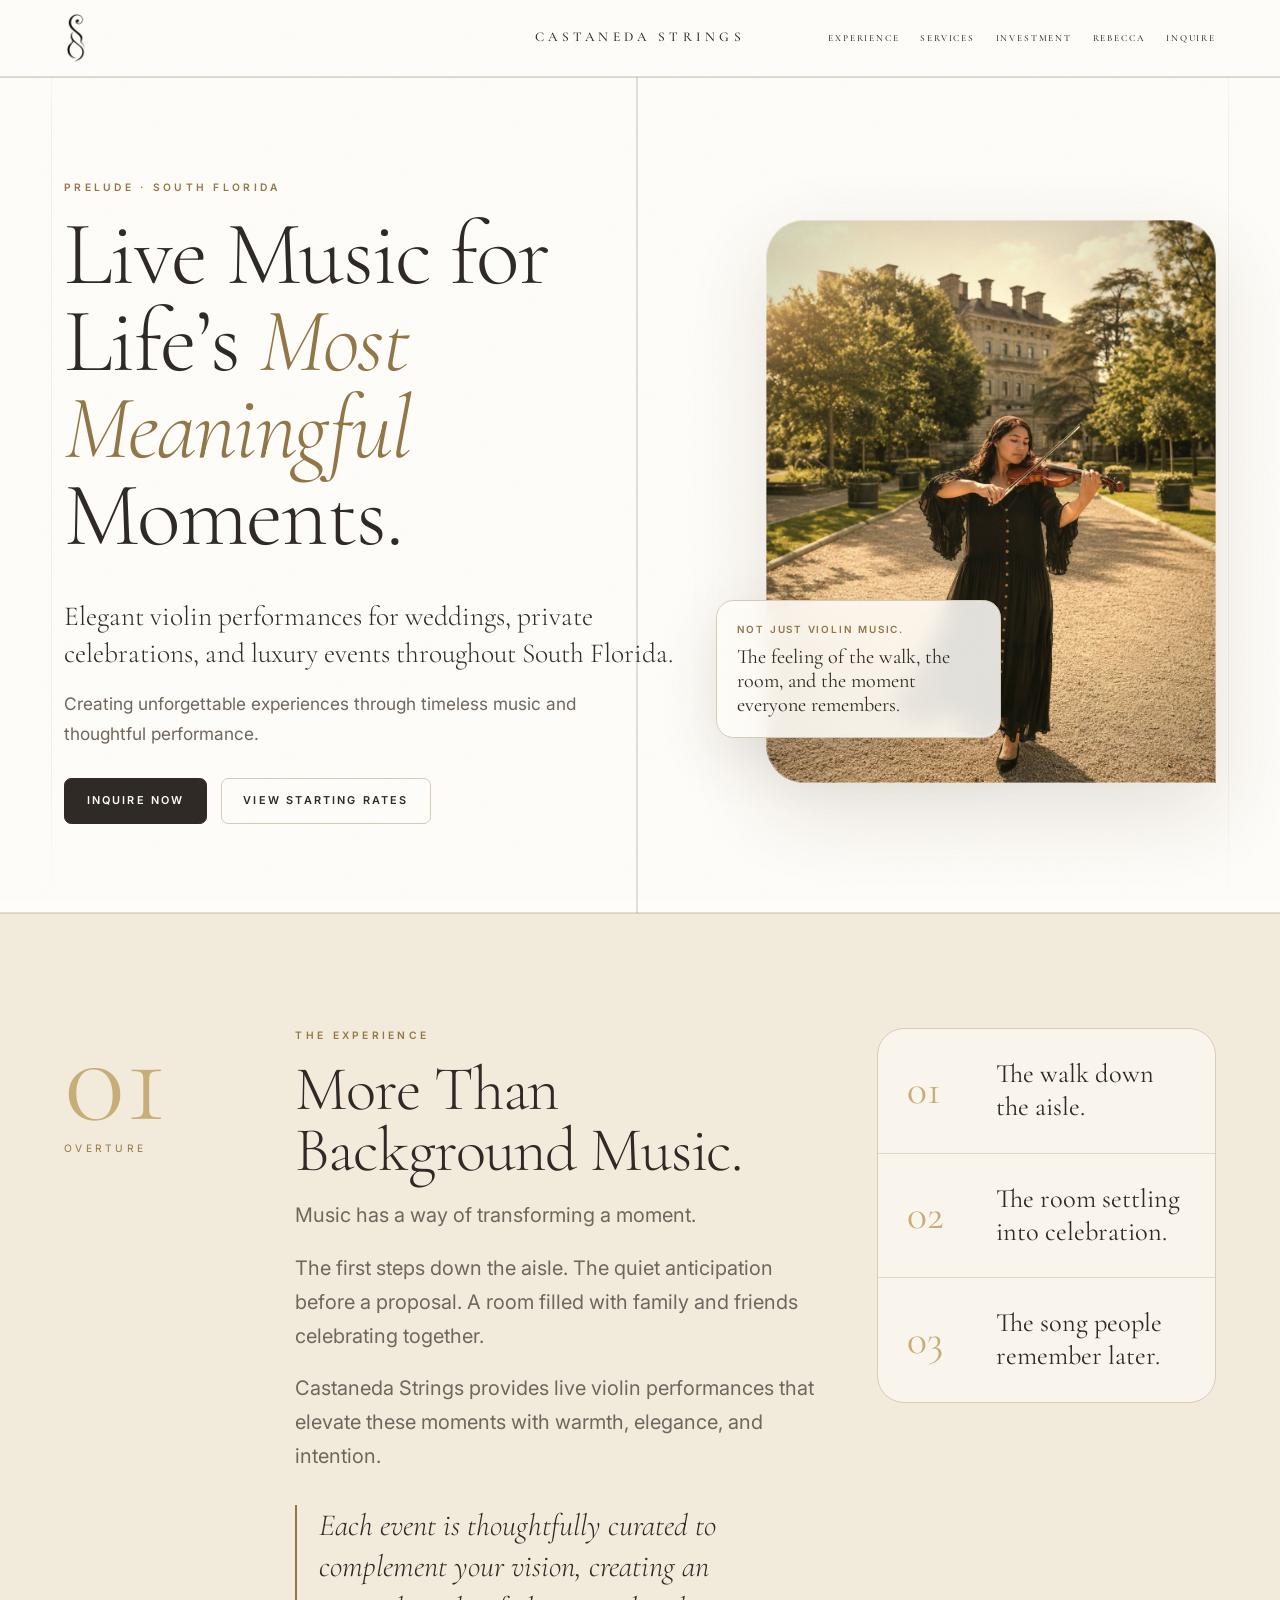
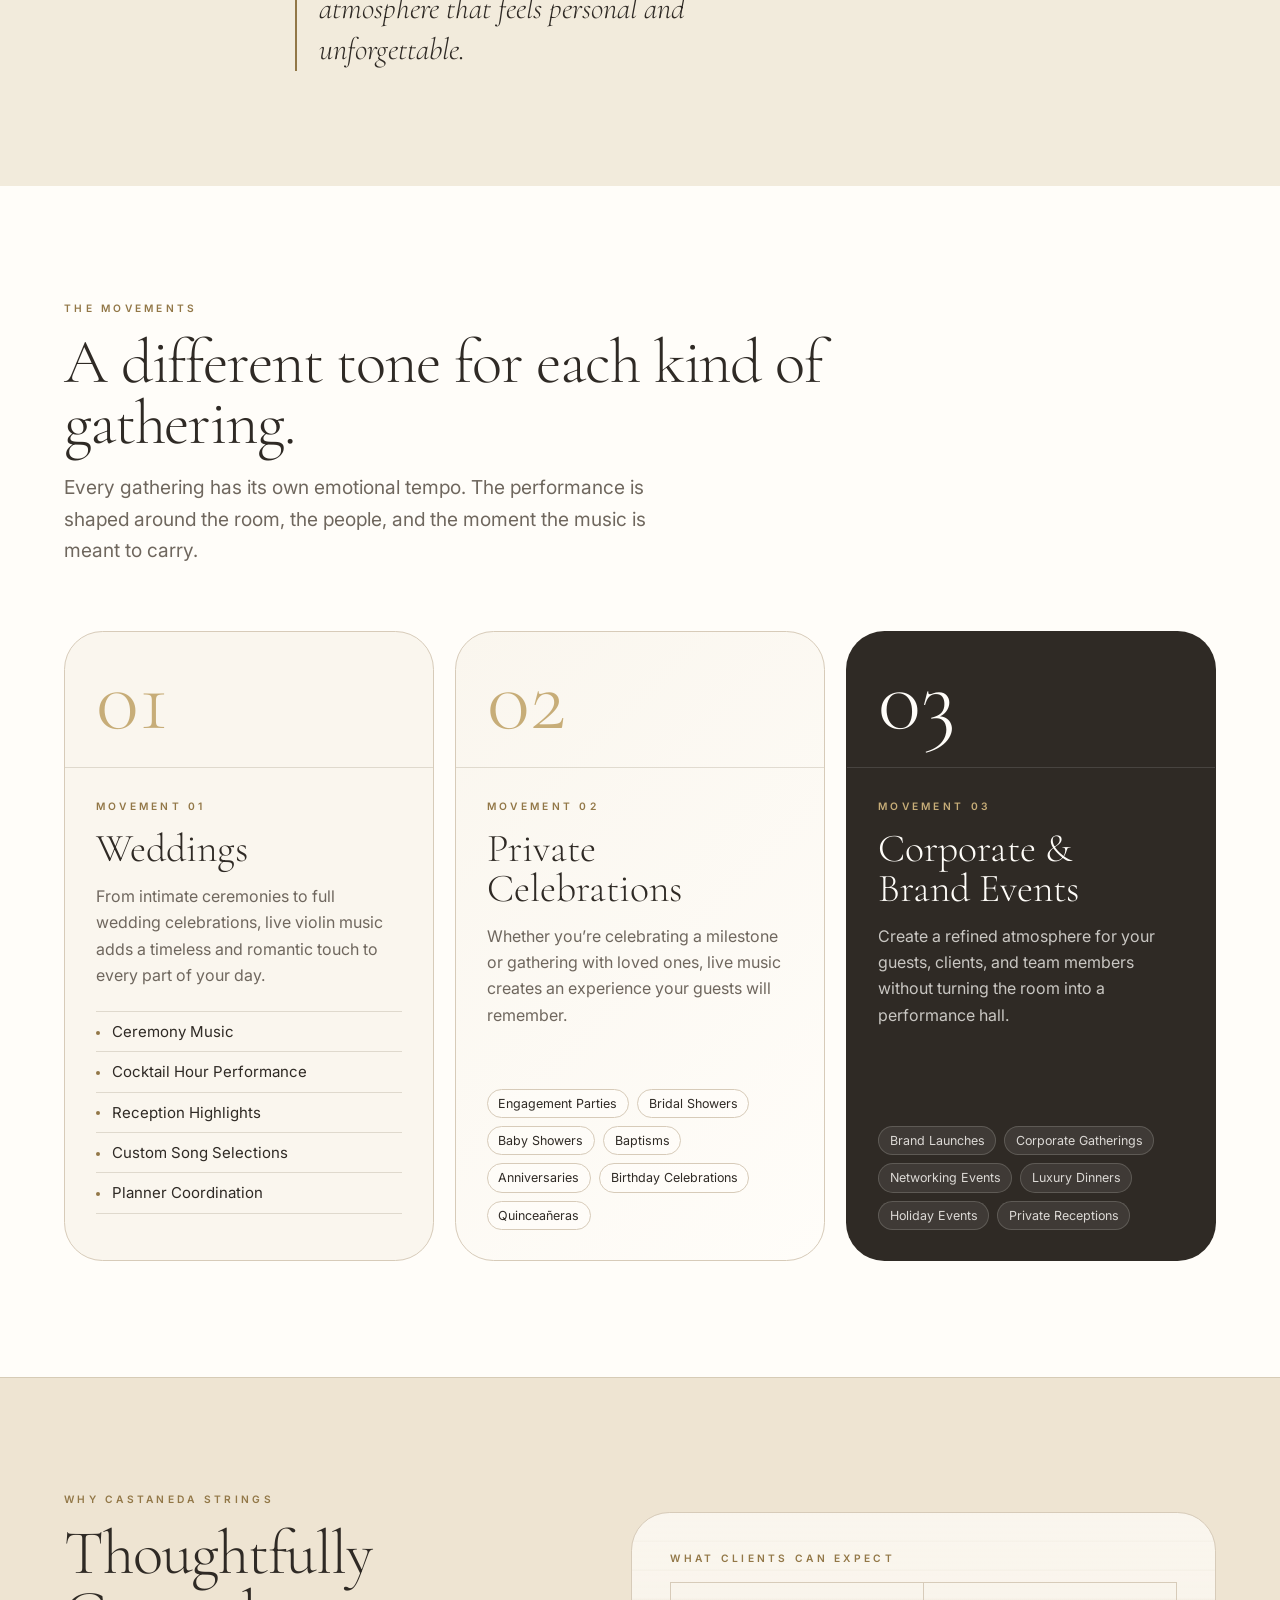
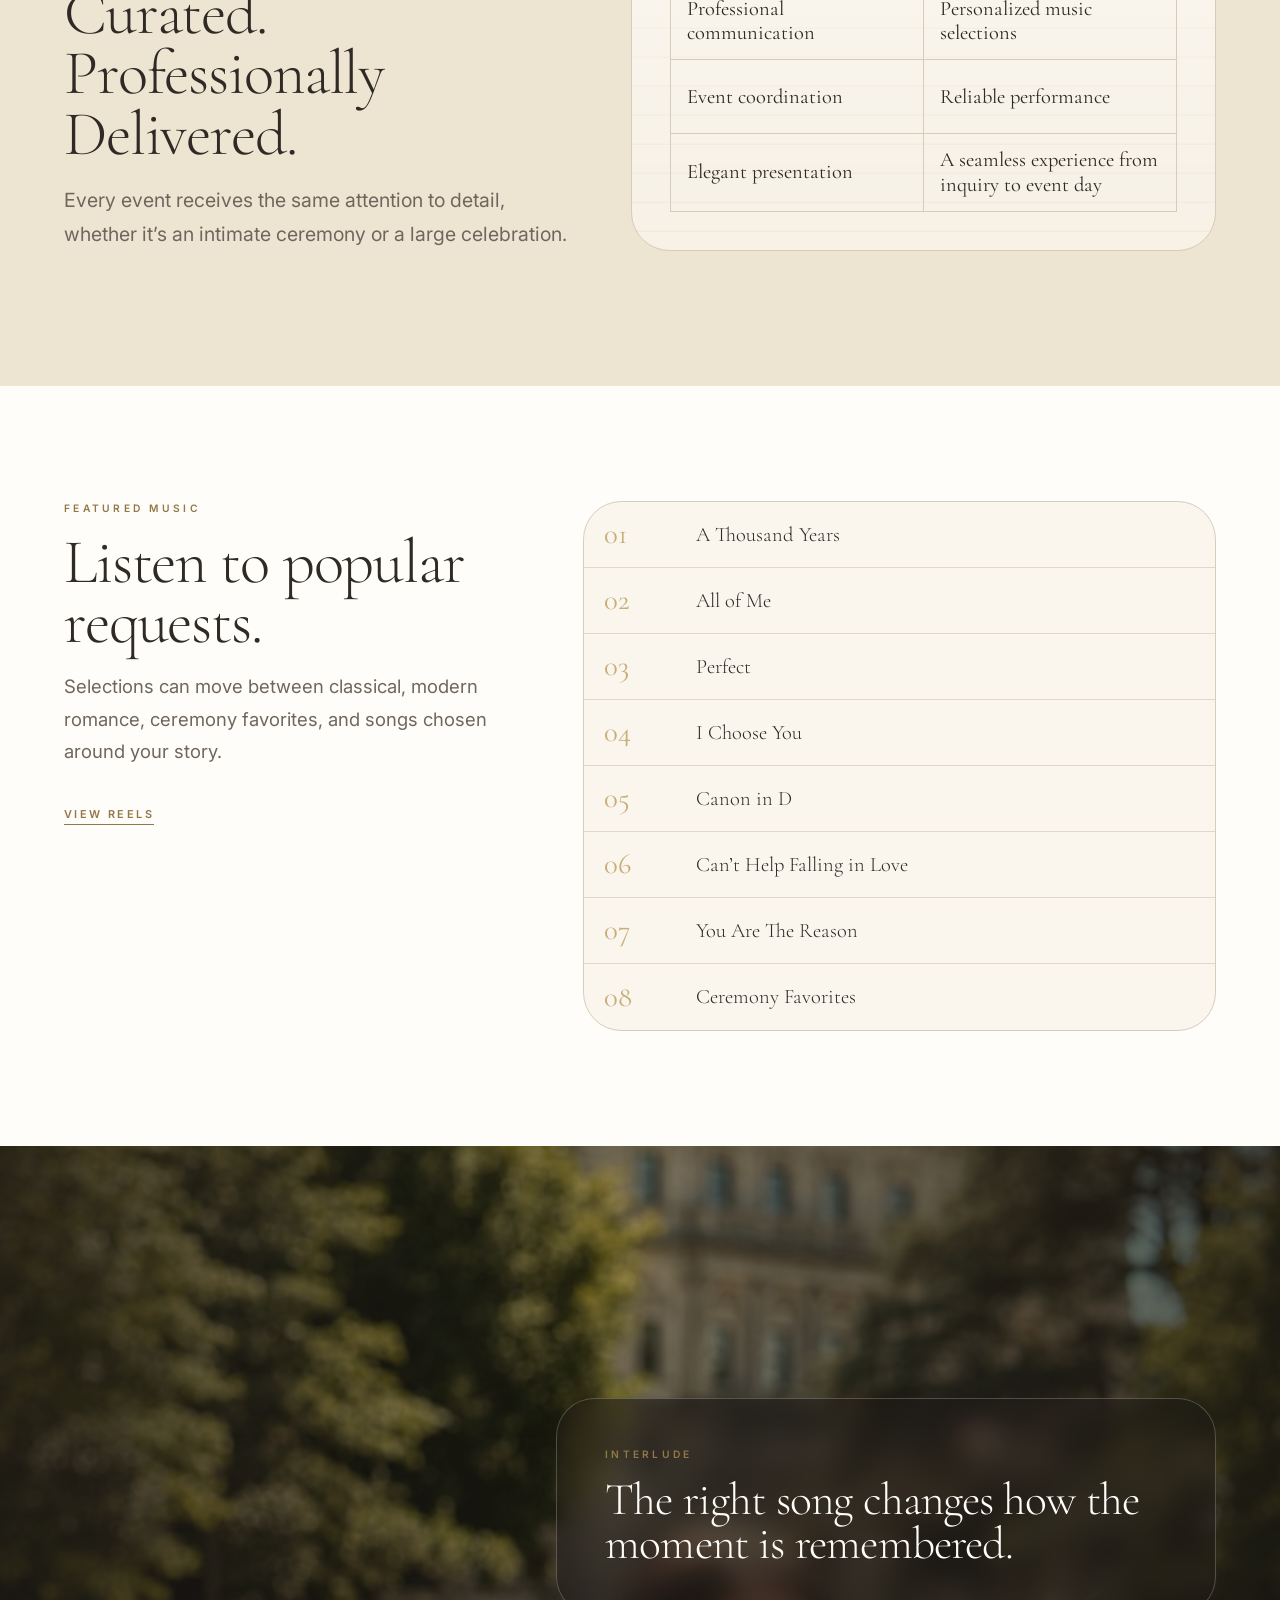
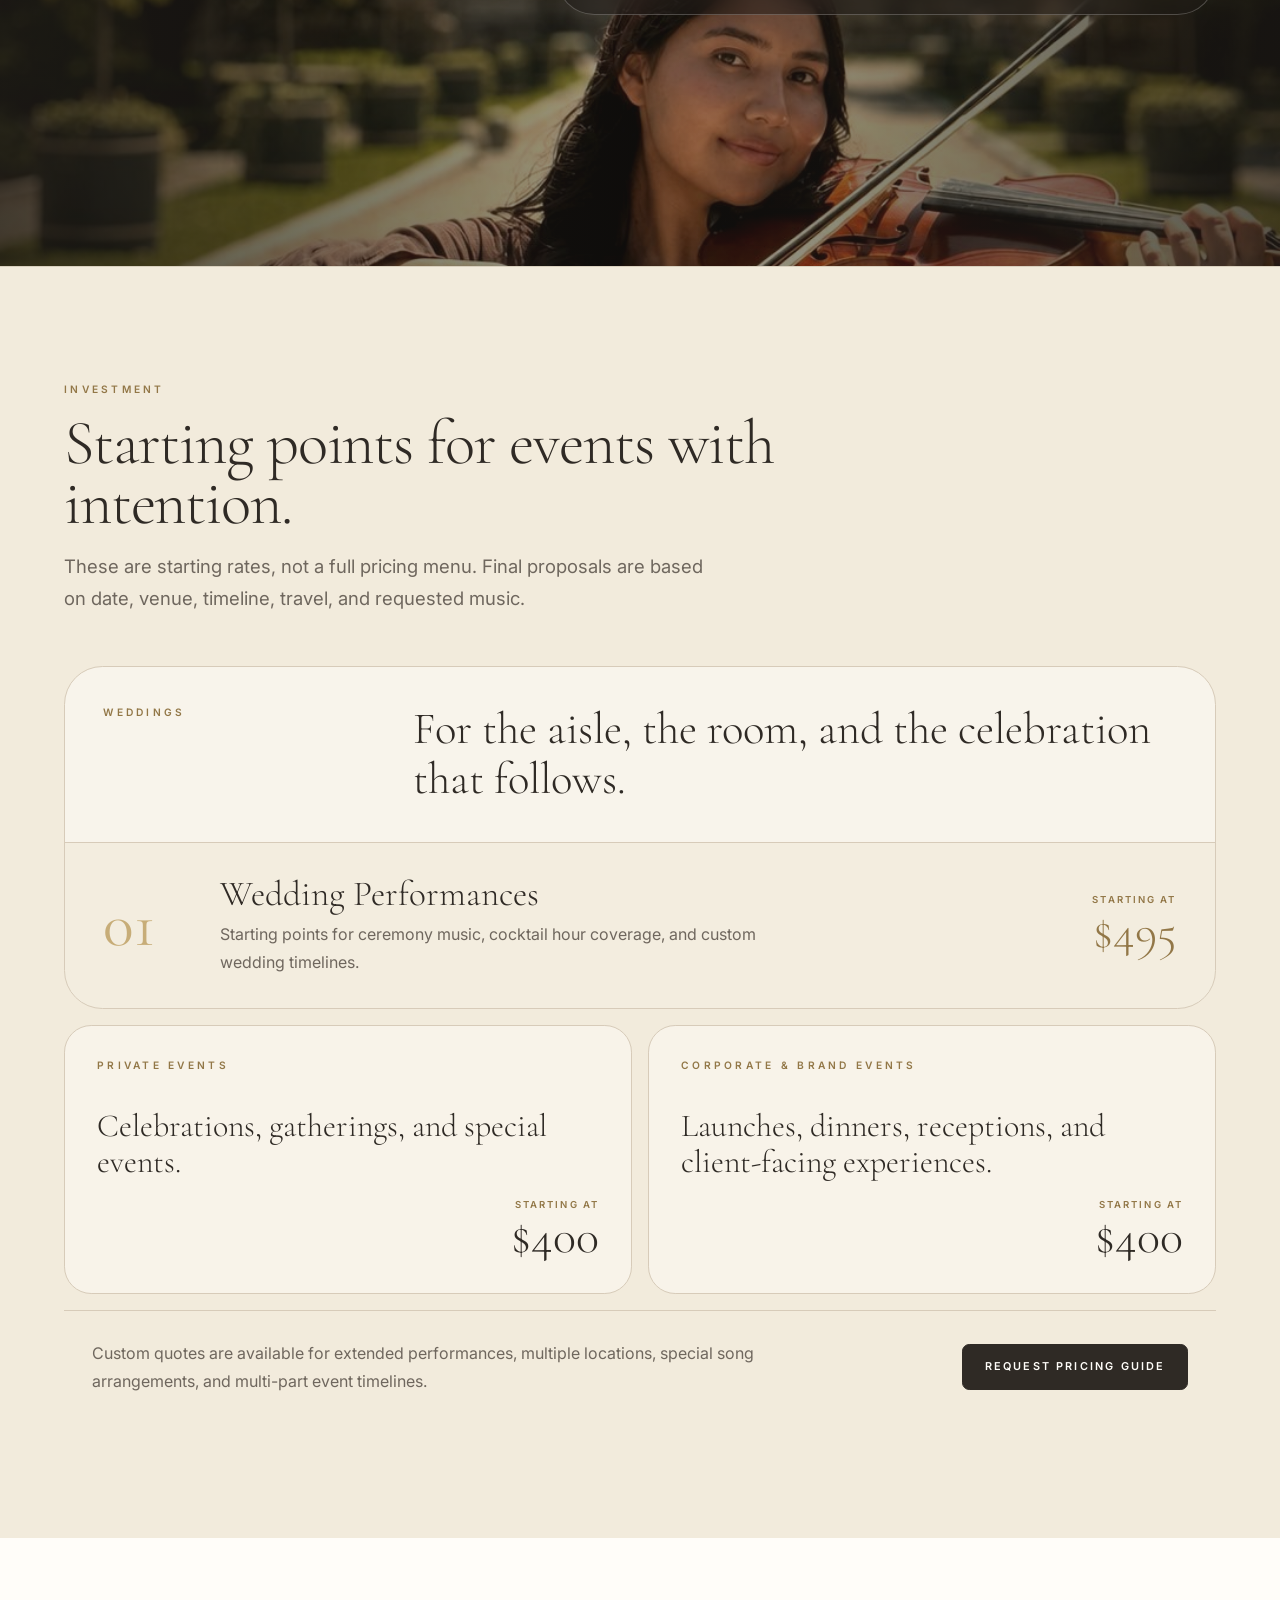
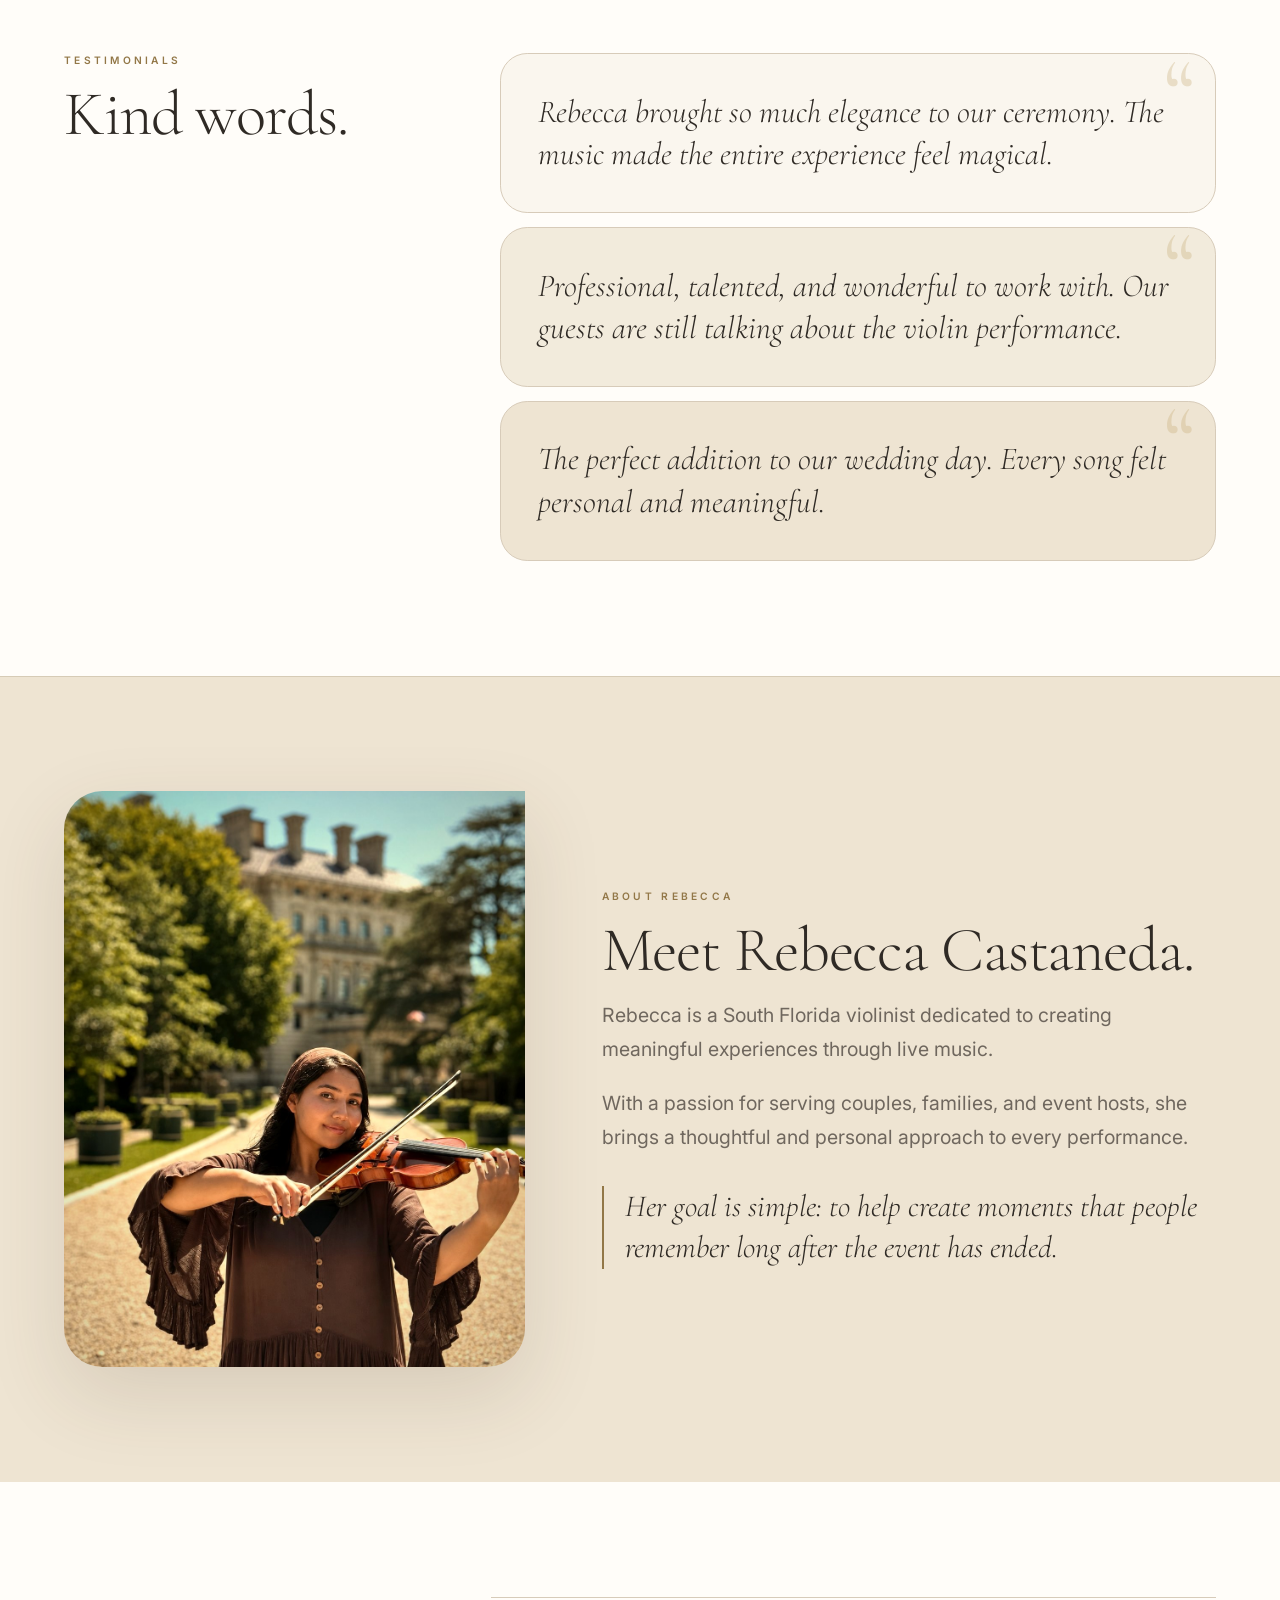
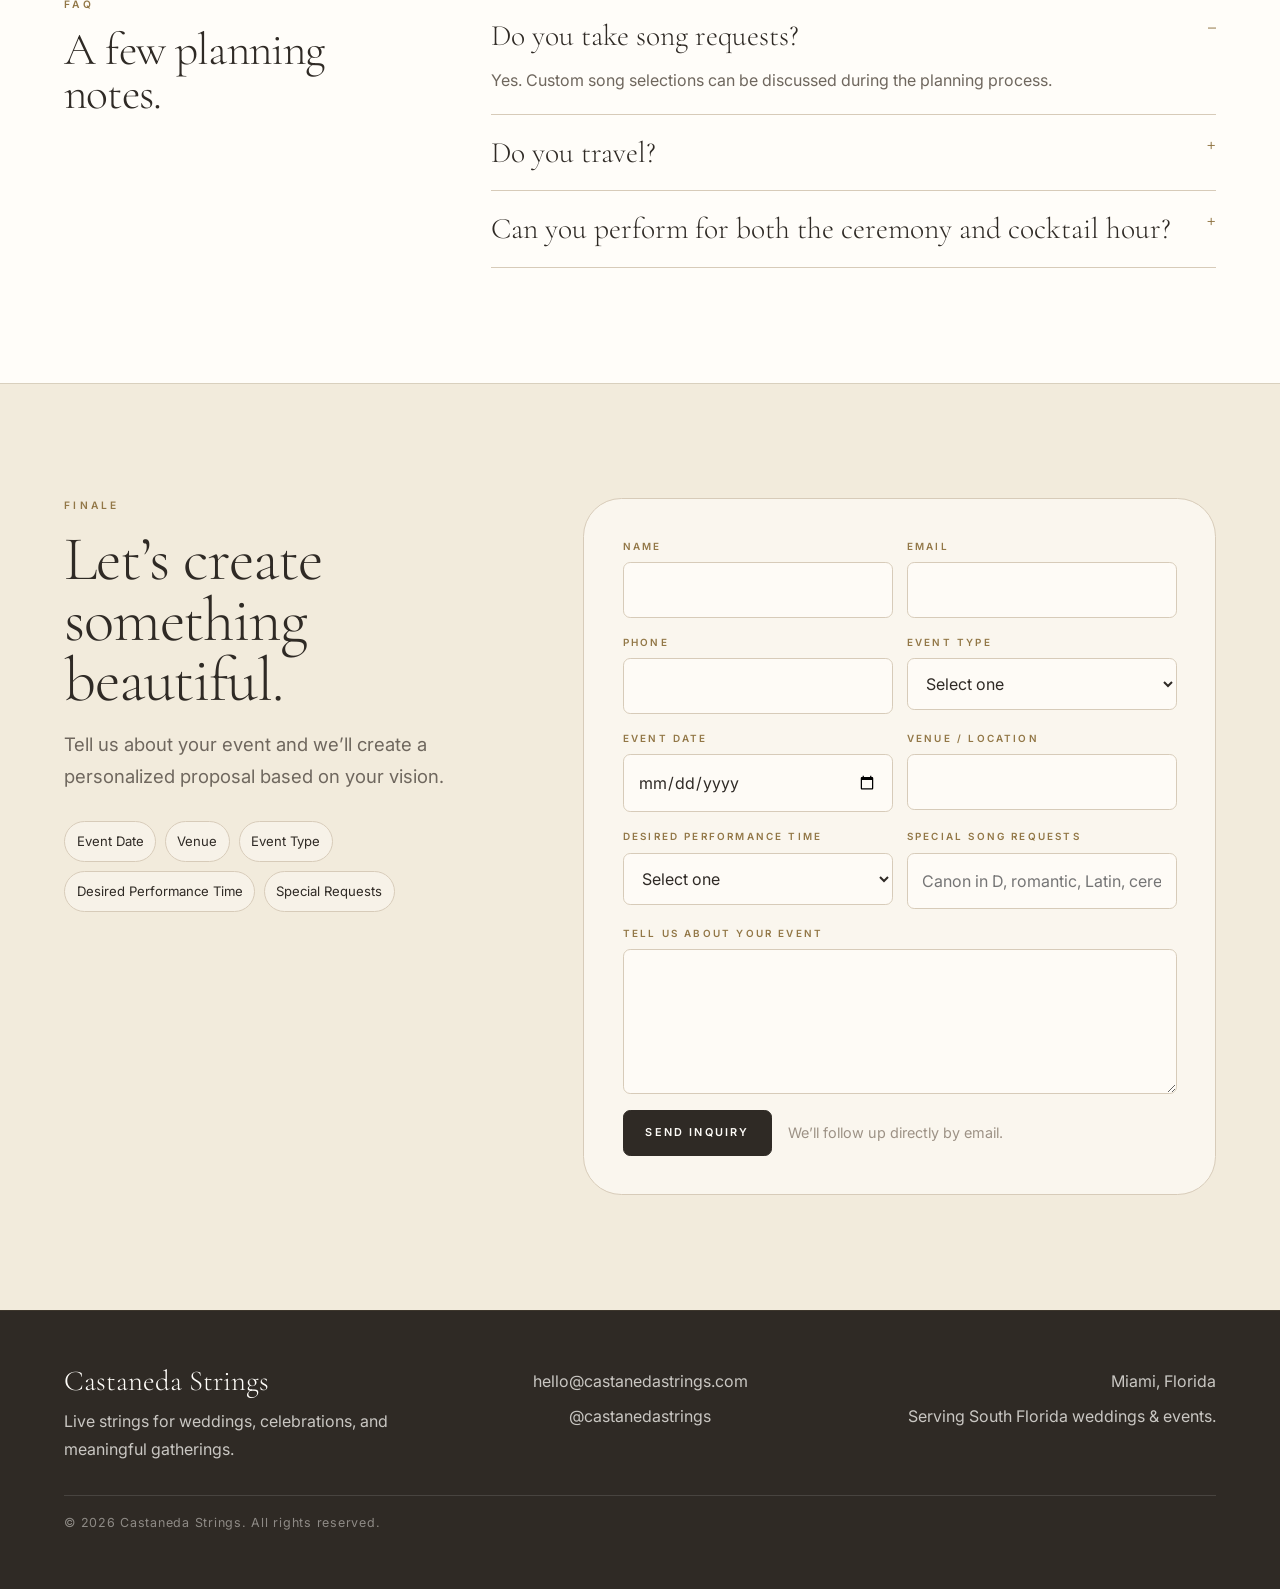
==== commit 7b7f45cc: "Add files via upload" ====
--- a/index.html
+++ b/index.html
@@ -221,15 +221,15 @@
 
         <div class="pricing-composition reveal" aria-label="Starting event rates">
           <div class="pricing-lead">
-            <p class="label">Wedding Events</p>
-            <h3>For ceremonies, cocktail hours, and celebrations shaped around the moment.</h3>
-          </div>
-
-          <article class="price-row featured">
+            <p class="label">Weddings</p>
+            <h3>For the aisle, the room, and the celebration that follows.</h3>
+          </div>
+
+          <article class="price-row featured price-row-single">
             <span class="price-count">01</span>
             <div>
-              <h4>Weddings</h4>
-              <p>Live violin music for ceremony moments, cocktail hour ambience, and wedding-day transitions.</p>
+              <h4>Wedding Performances</h4>
+              <p>Starting points for ceremony music, cocktail hour coverage, and custom wedding timelines.</p>
             </div>
             <strong><span>Starting at</span>$495</strong>
           </article>
@@ -333,6 +333,10 @@
         </div>
 
         <form class="inquiry-form reveal" novalidate>
+          <div class="field hp-field" aria-hidden="true">
+            <label for="companyWebsite">Company website</label>
+            <input type="text" id="companyWebsite" name="companyWebsite" tabindex="-1" autocomplete="off" />
+          </div>
           <div class="form-row">
             <div class="field">
               <label for="name">Name</label>
@@ -391,7 +395,7 @@
             </div>
             <div class="field">
               <label for="musicStyle">Special song requests</label>
-              <input type="text" id="musicStyle" name="musicStyle" placeholder="Canon in D, worship, romantic, Latin, etc." />
+              <input type="text" id="musicStyle" name="musicStyle" placeholder="Canon in D, romantic, Latin, ceremony favorites, etc." />
             </div>
           </div>
           <div class="field">
--- a/styles.css
+++ b/styles.css
@@ -1426,3 +1426,66 @@
   .site-header-logo { height: 38px; }
   .occasion-grid span { white-space: normal; }
 }
+
+/* ============================================================
+   Final mobile form fix: prevent iOS date controls from overflowing
+   ============================================================ */
+.field,
+.form-row,
+.datetime-row {
+  min-width: 0;
+}
+.field input,
+.field select,
+.field textarea,
+.quote-form input,
+.quote-form select,
+.quote-form textarea {
+  display: block;
+  max-width: 100%;
+  min-width: 0;
+}
+.field input[type="date"],
+.quote-form input[type="date"],
+.datetime-row input[type="date"] {
+  width: 100%;
+  max-width: 100%;
+  min-width: 0;
+  -webkit-appearance: none;
+  appearance: none;
+  text-align: left;
+  text-align-last: left;
+}
+.field input[type="date"]::-webkit-date-and-time-value,
+.quote-form input[type="date"]::-webkit-date-and-time-value,
+.datetime-row input[type="date"]::-webkit-date-and-time-value {
+  text-align: left;
+}
+@media (max-width: 640px) {
+  .inquiry-form,
+  .quote-form-panel {
+    overflow: hidden;
+  }
+  .field input[type="date"],
+  .quote-form input[type="date"],
+  .datetime-row input[type="date"] {
+    padding-inline: 0.9rem;
+  }
+}
+
+/* Resend inquiry form states */
+.hp-field {
+  position: absolute !important;
+  left: -9999px !important;
+  width: 1px !important;
+  height: 1px !important;
+  overflow: hidden !important;
+  opacity: 0 !important;
+  pointer-events: none !important;
+}
+
+button[disabled],
+.btn[disabled] {
+  cursor: not-allowed;
+  opacity: 0.62;
+}
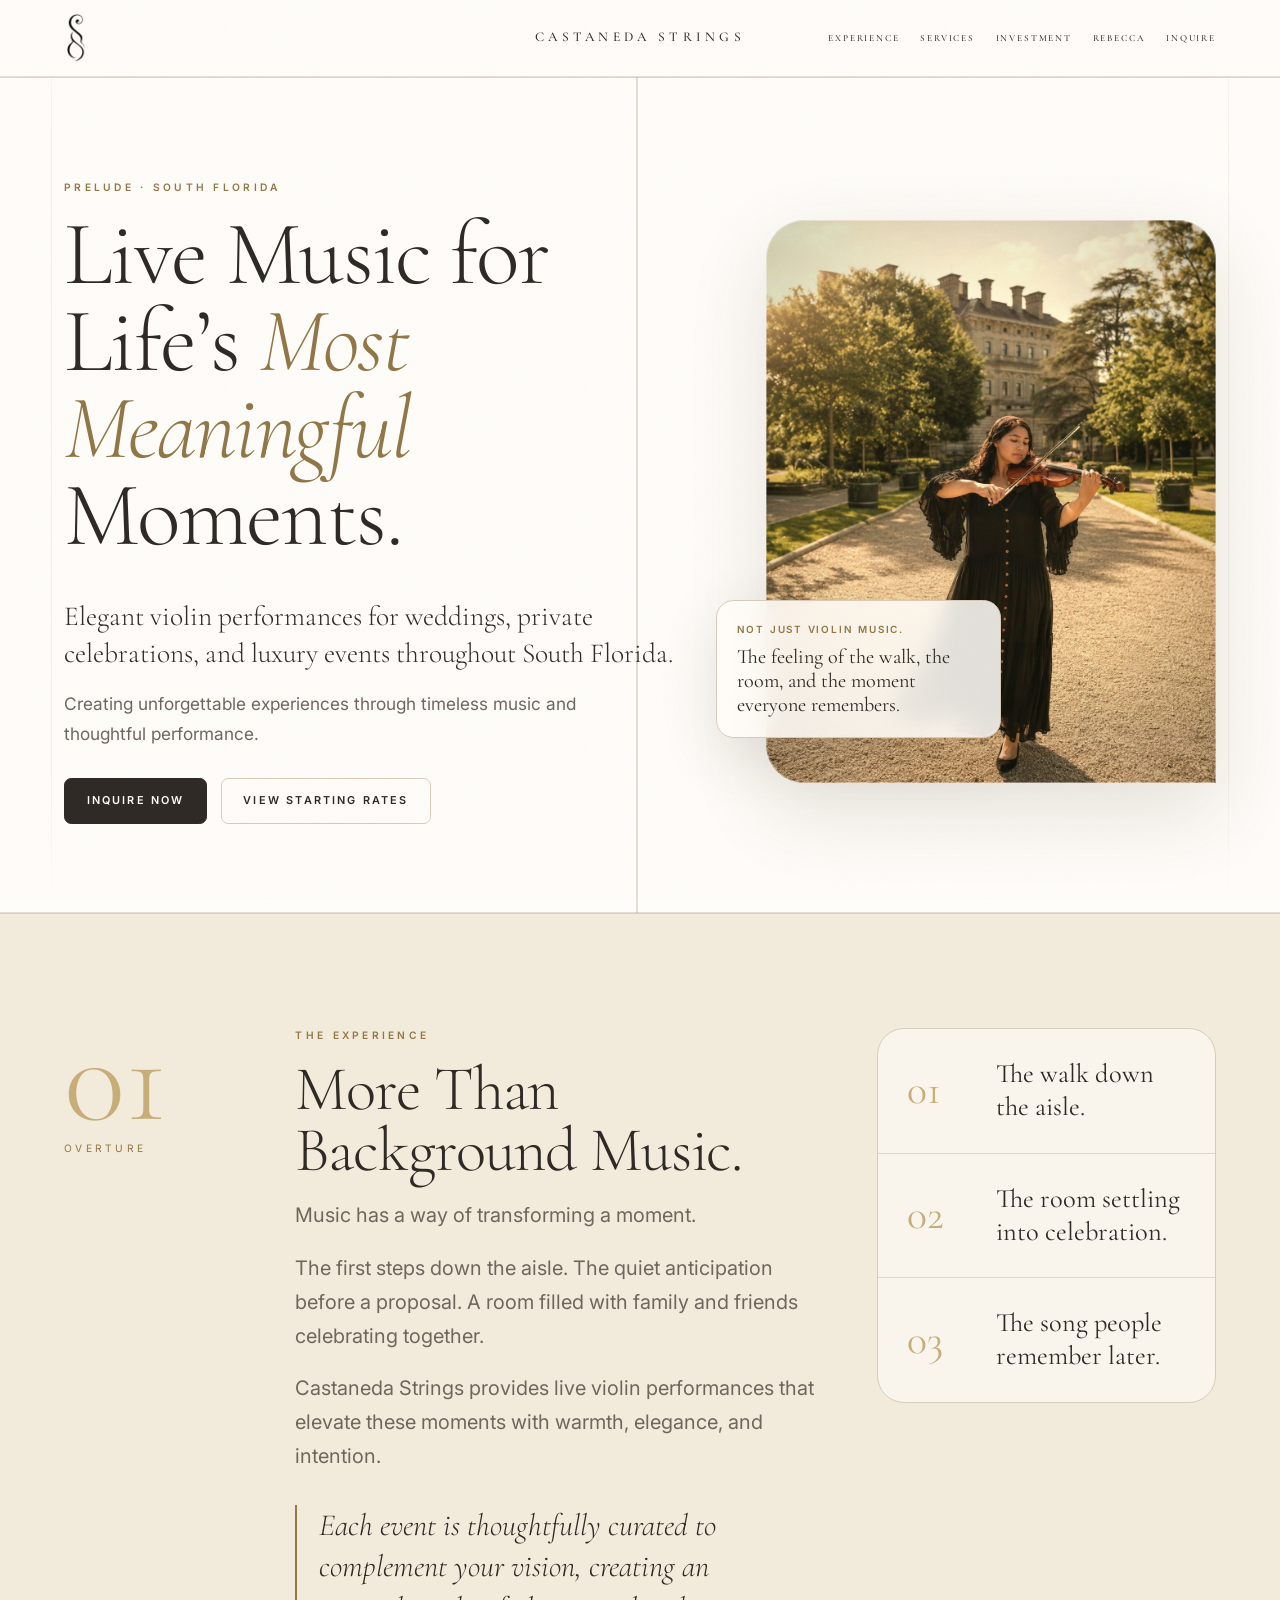
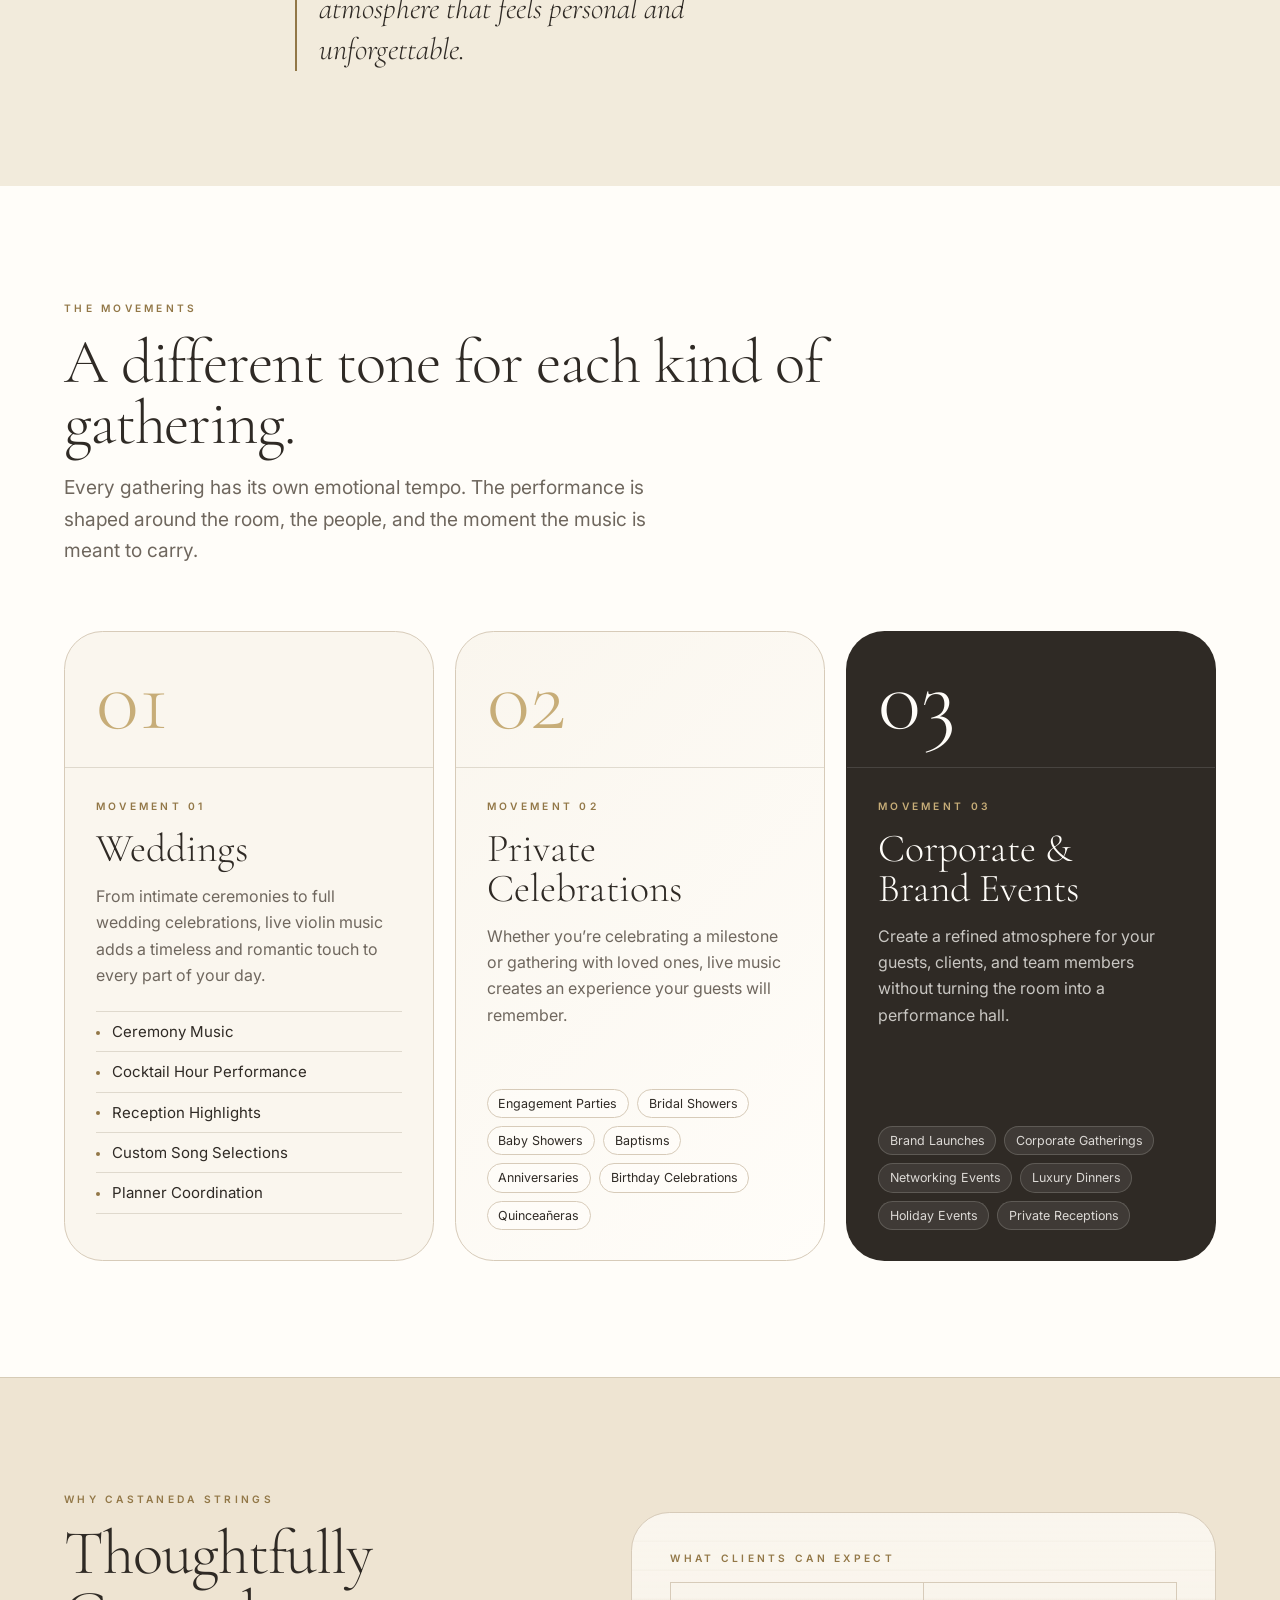
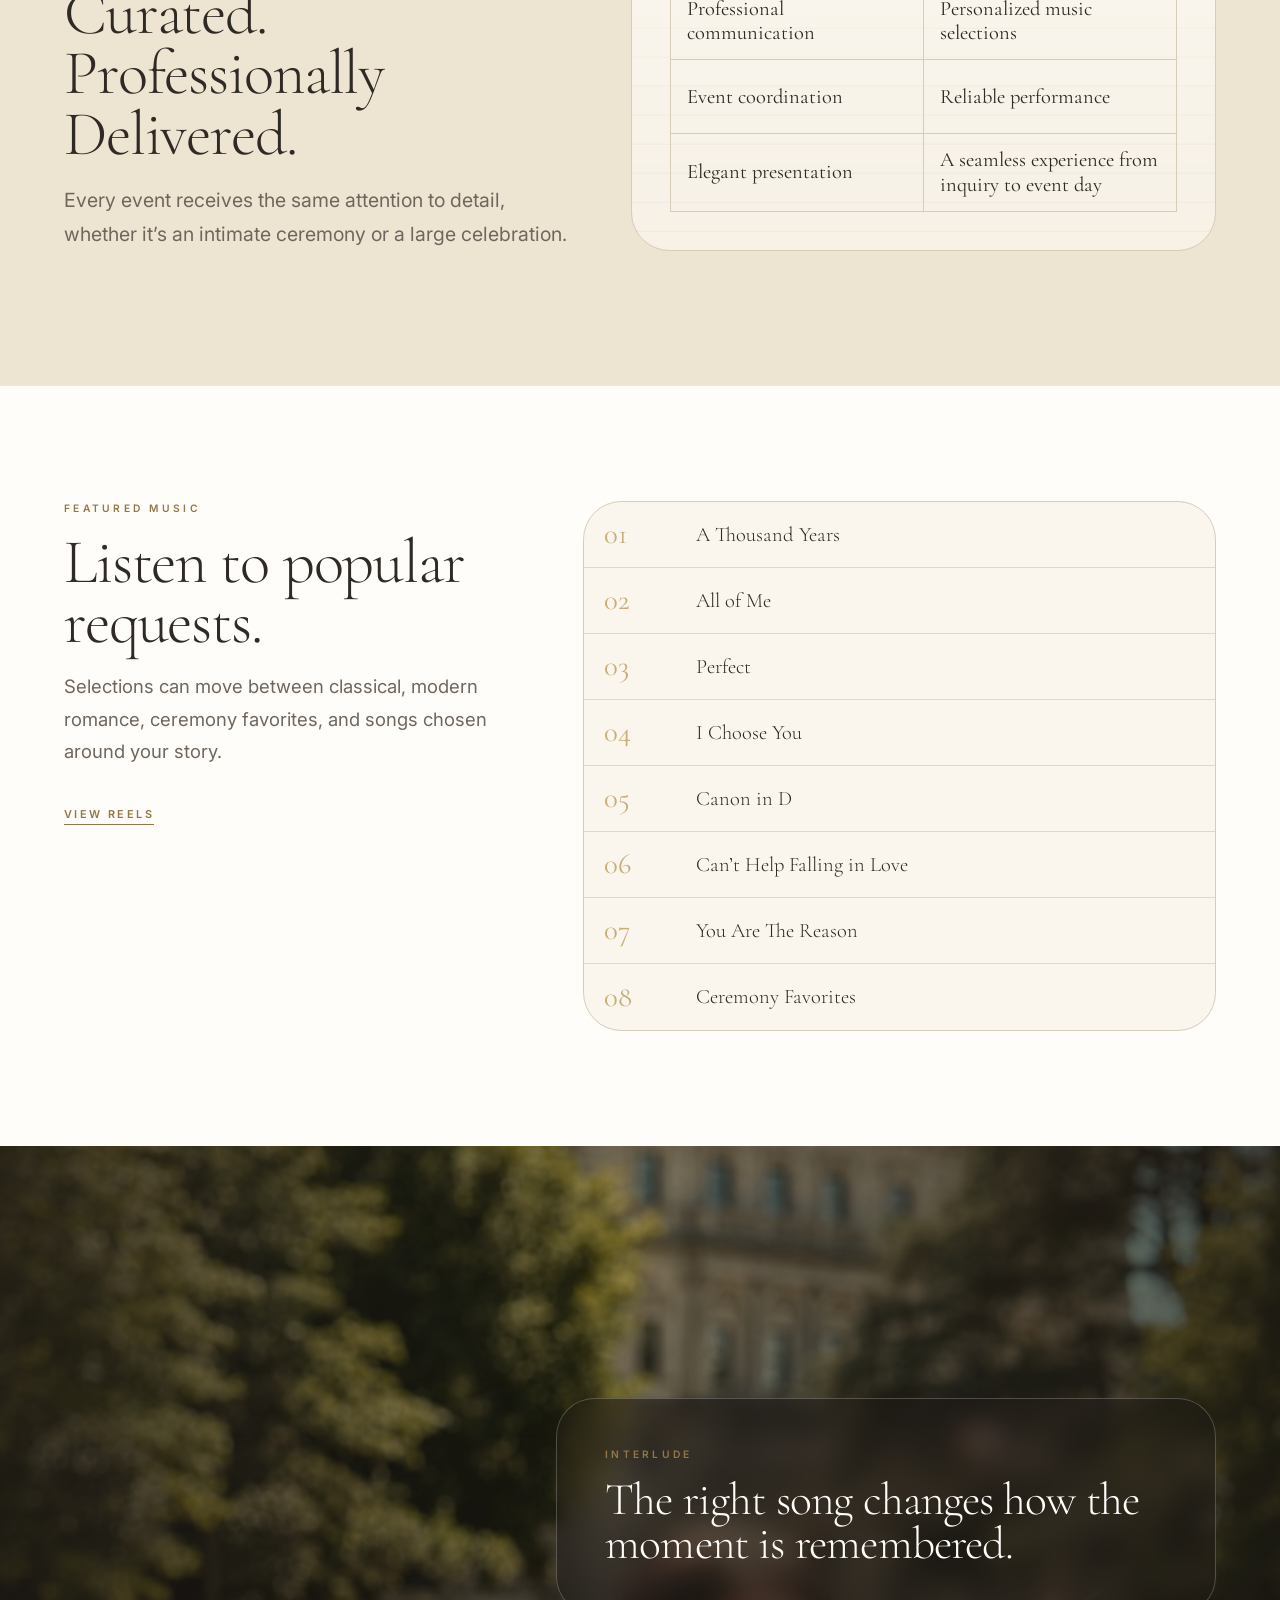
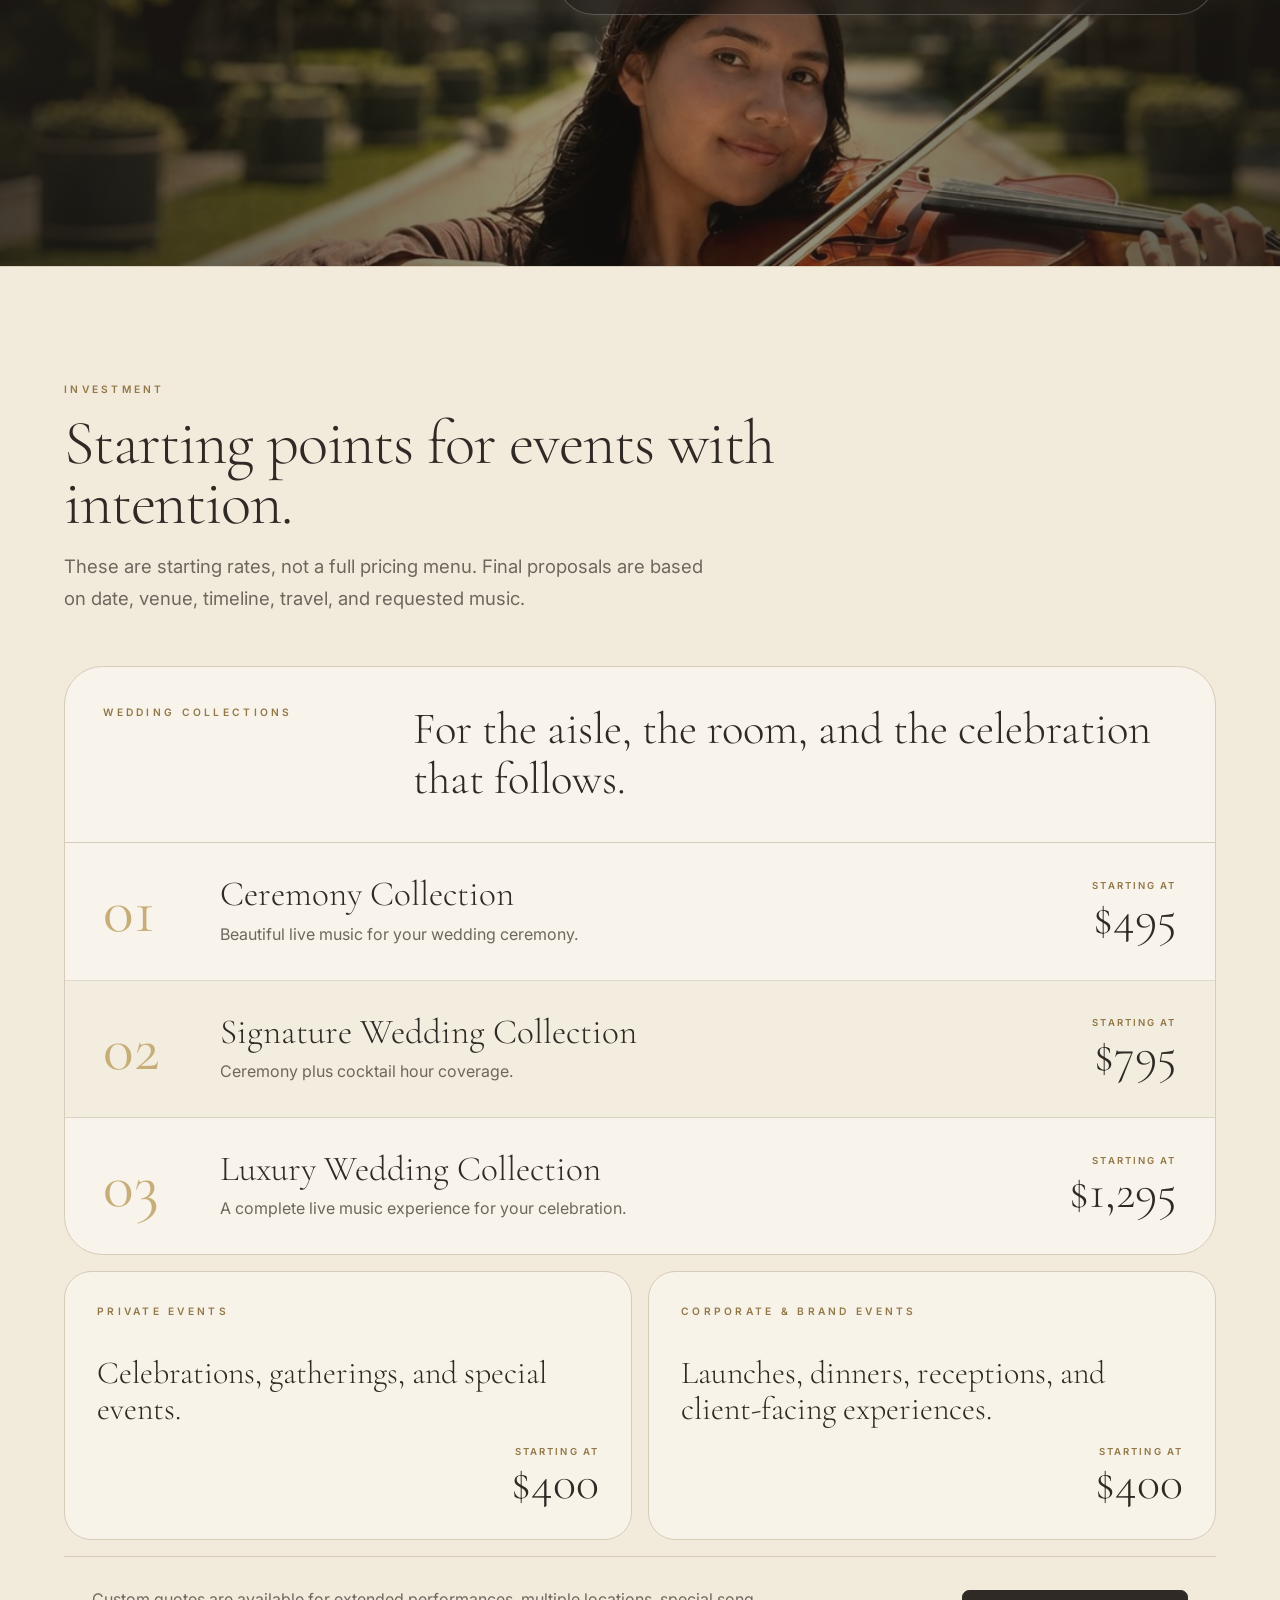
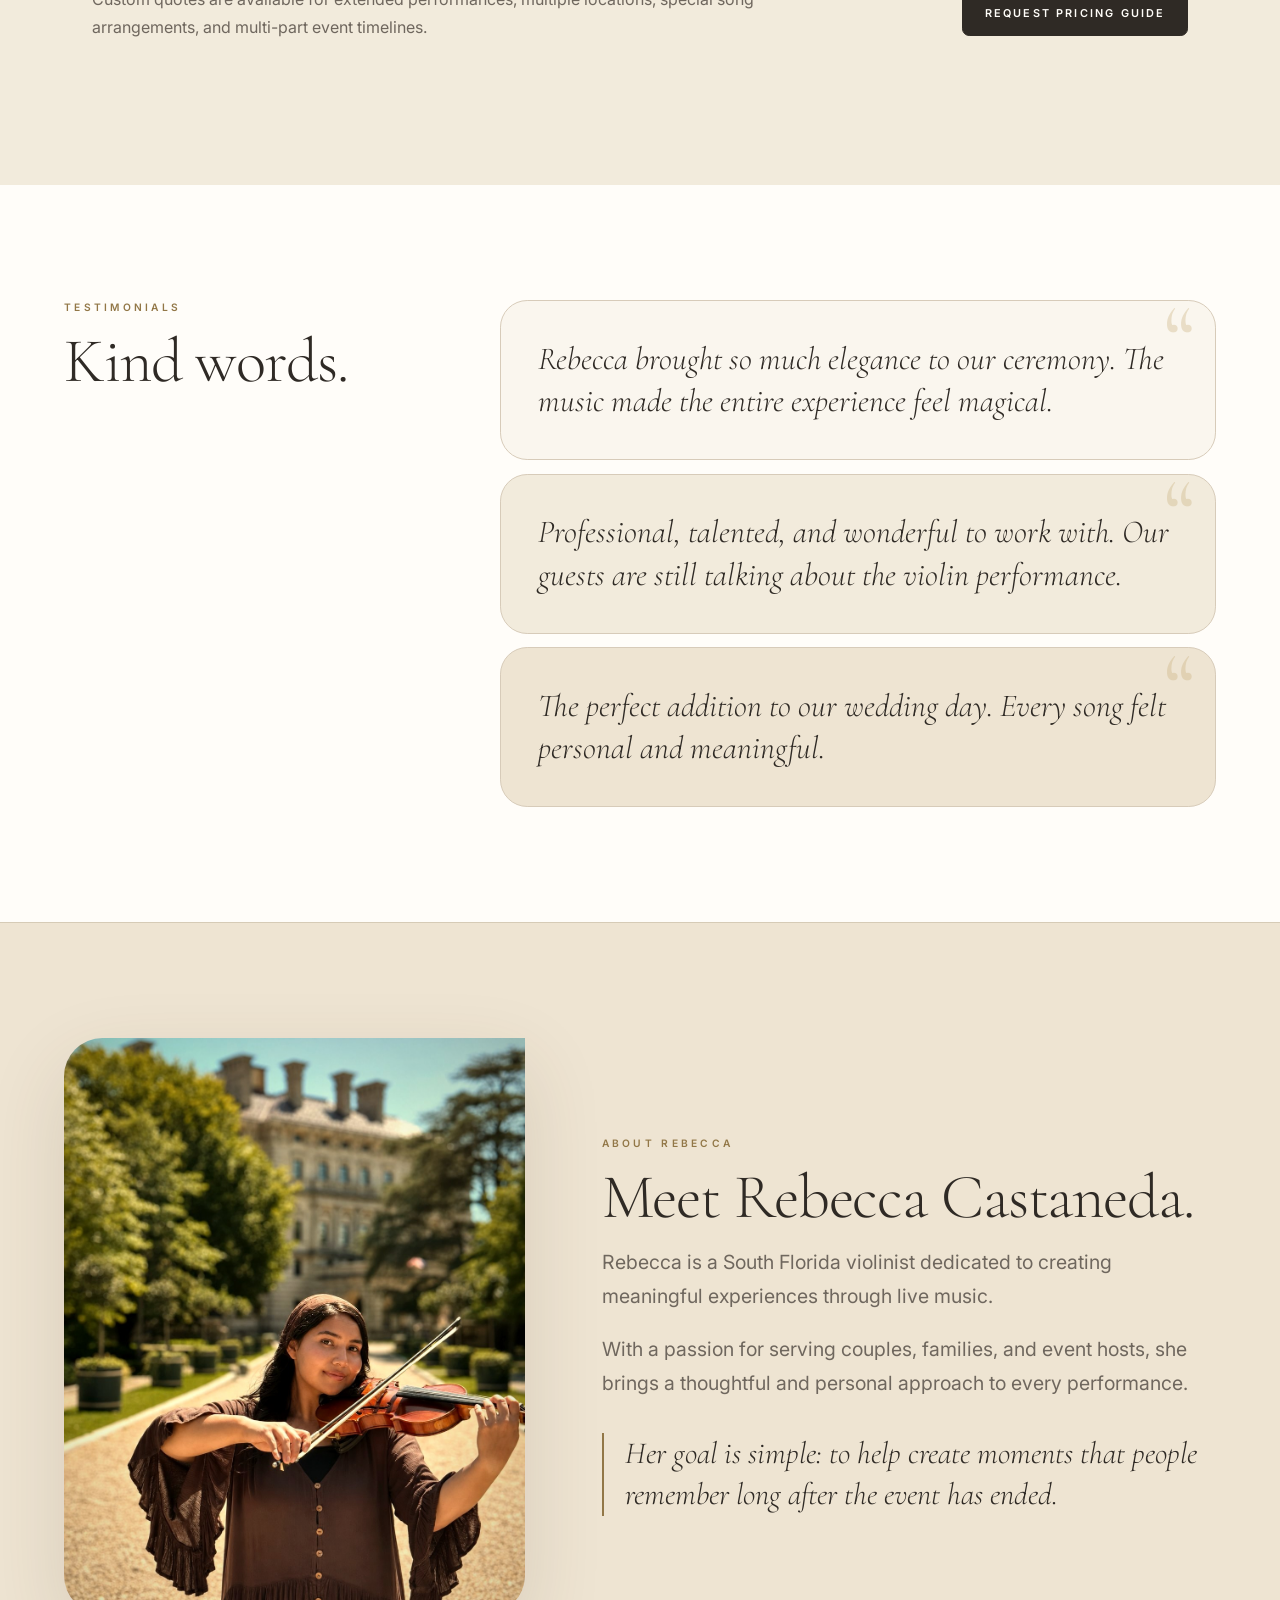
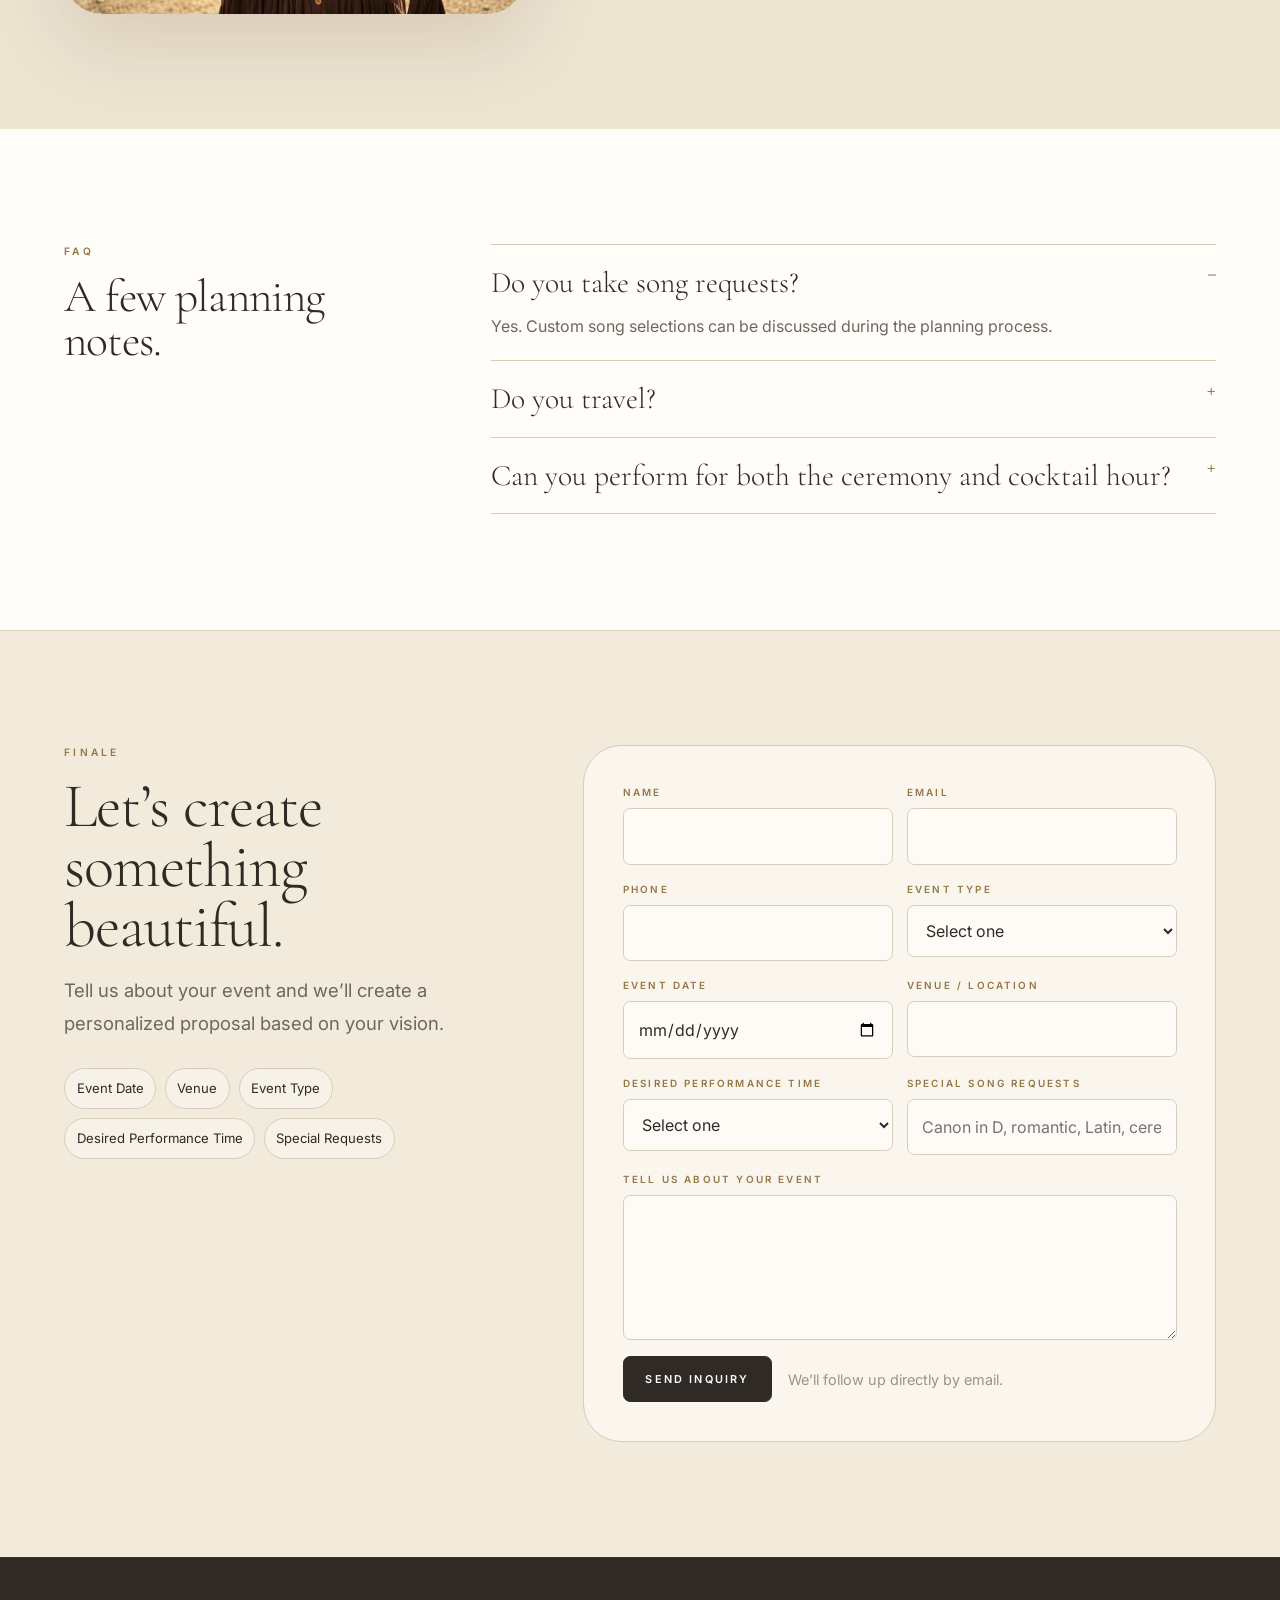
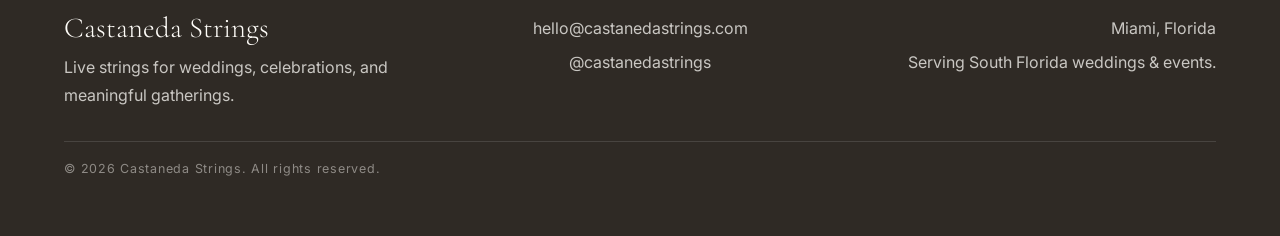
==== commit 1c44f4bf: "Add files via upload" ====
--- a/index.html
+++ b/index.html
@@ -221,17 +221,35 @@
 
         <div class="pricing-composition reveal" aria-label="Starting event rates">
           <div class="pricing-lead">
-            <p class="label">Weddings</p>
+            <p class="label">Wedding Collections</p>
             <h3>For the aisle, the room, and the celebration that follows.</h3>
           </div>
 
-          <article class="price-row featured price-row-single">
+          <article class="price-row">
             <span class="price-count">01</span>
             <div>
-              <h4>Wedding Performances</h4>
-              <p>Starting points for ceremony music, cocktail hour coverage, and custom wedding timelines.</p>
+              <h4>Ceremony Collection</h4>
+              <p>Beautiful live music for your wedding ceremony.</p>
             </div>
             <strong><span>Starting at</span>$495</strong>
+          </article>
+
+          <article class="price-row featured">
+            <span class="price-count">02</span>
+            <div>
+              <h4>Signature Wedding Collection</h4>
+              <p>Ceremony plus cocktail hour coverage.</p>
+            </div>
+            <strong><span>Starting at</span>$795</strong>
+          </article>
+
+          <article class="price-row">
+            <span class="price-count">03</span>
+            <div>
+              <h4>Luxury Wedding Collection</h4>
+              <p>A complete live music experience for your celebration.</p>
+            </div>
+            <strong><span>Starting at</span>$1,295</strong>
           </article>
         </div>
 
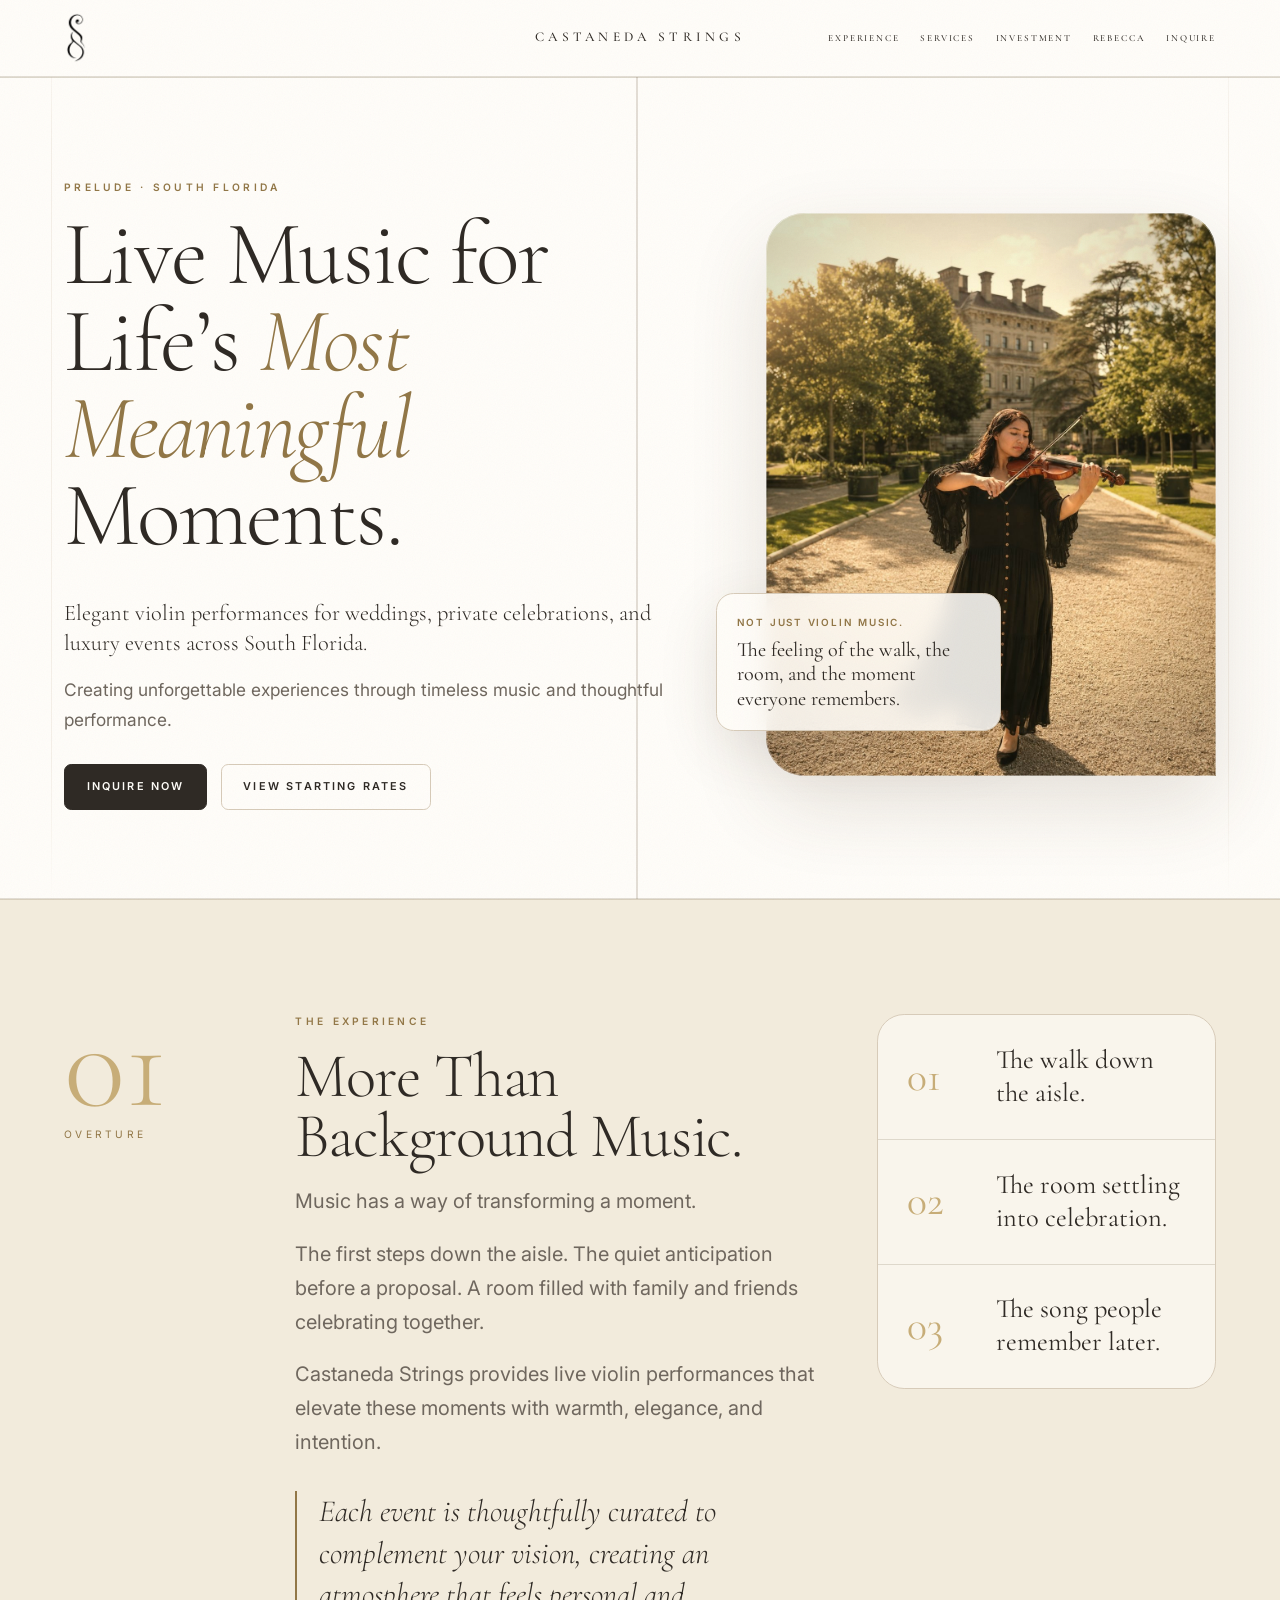
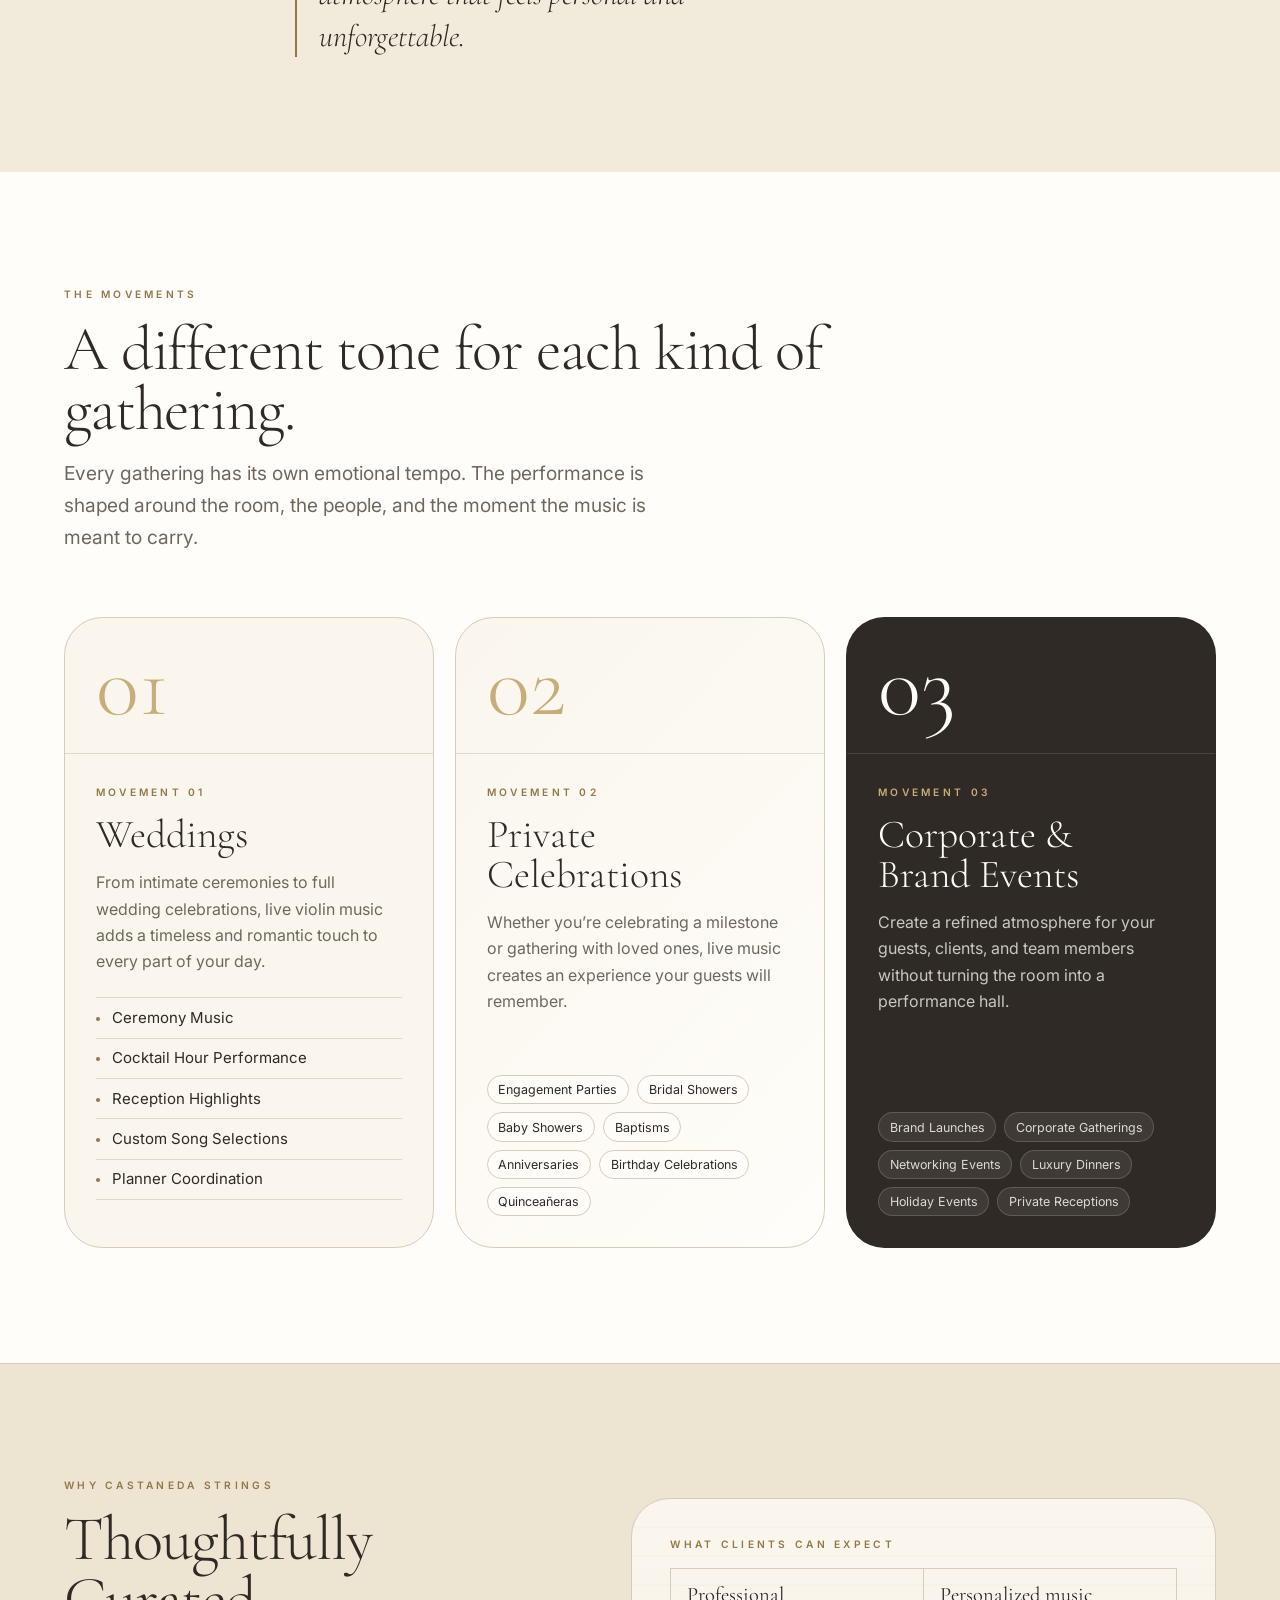
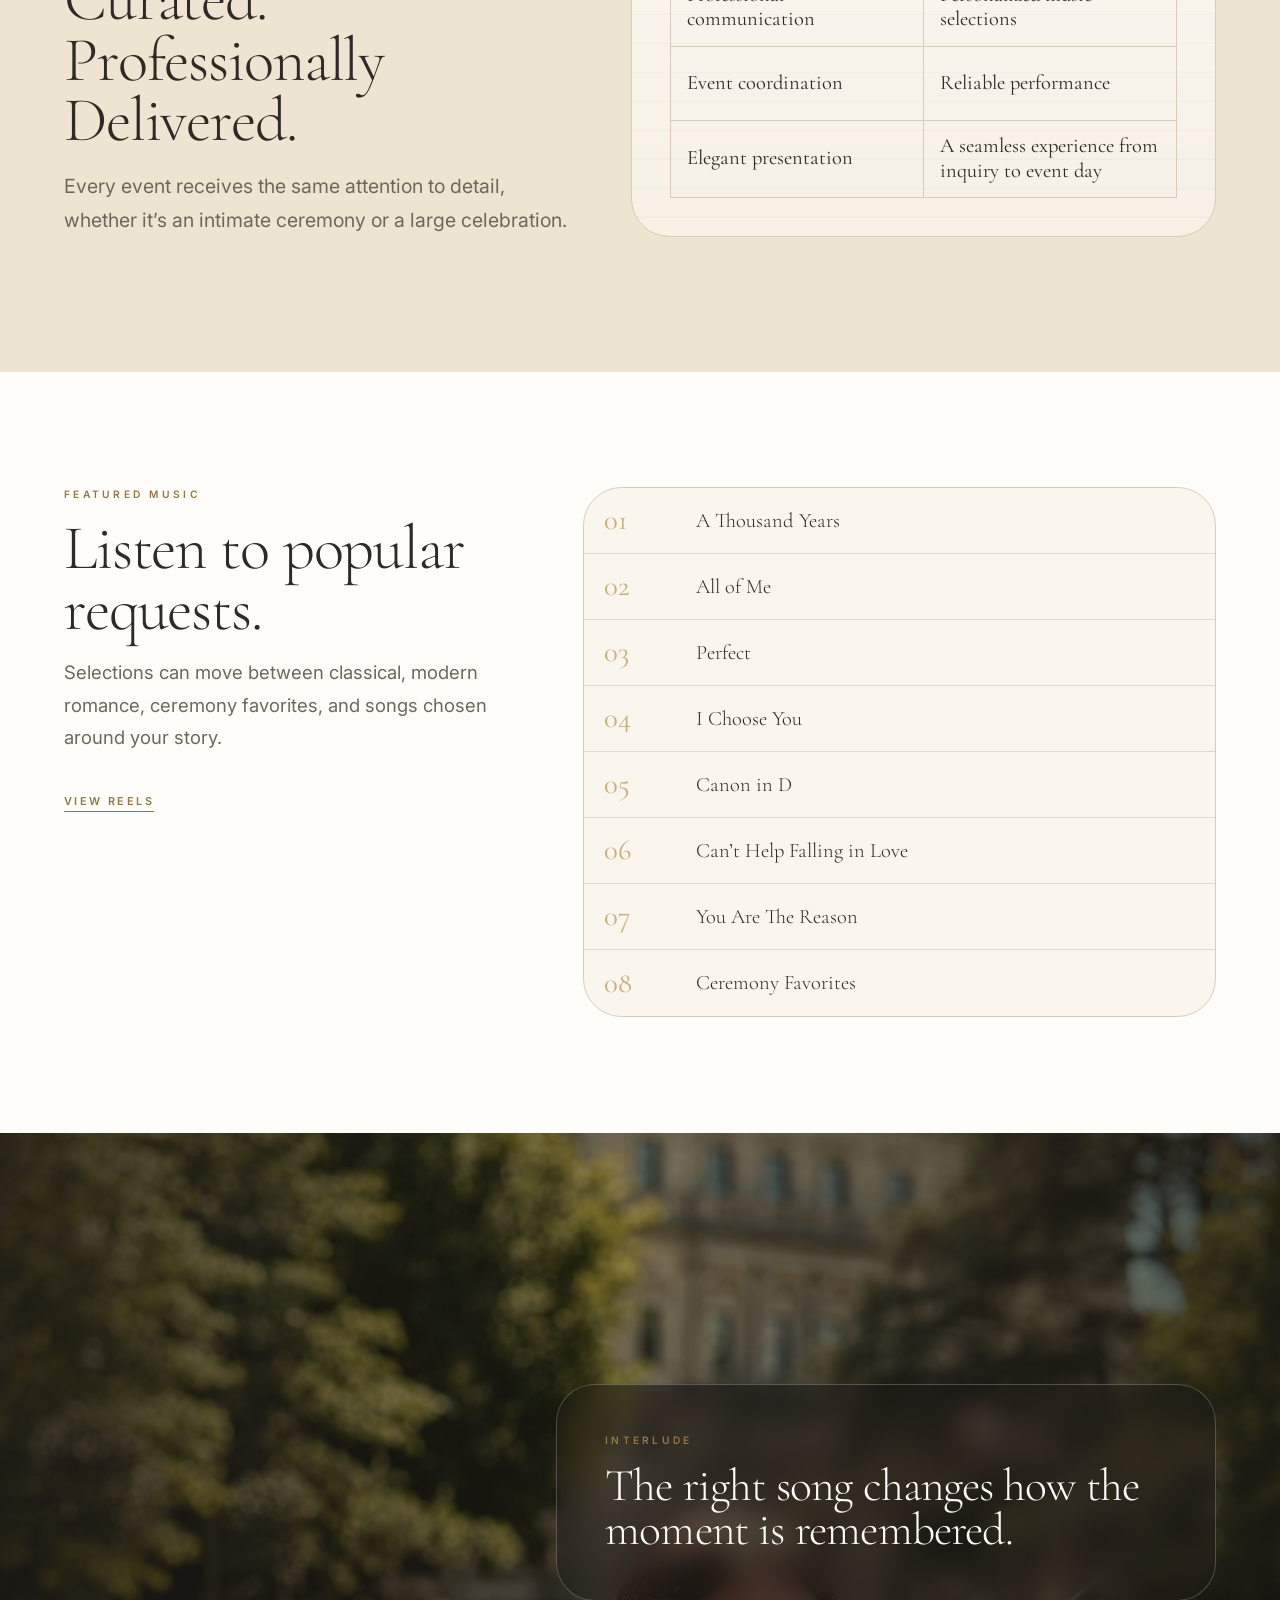
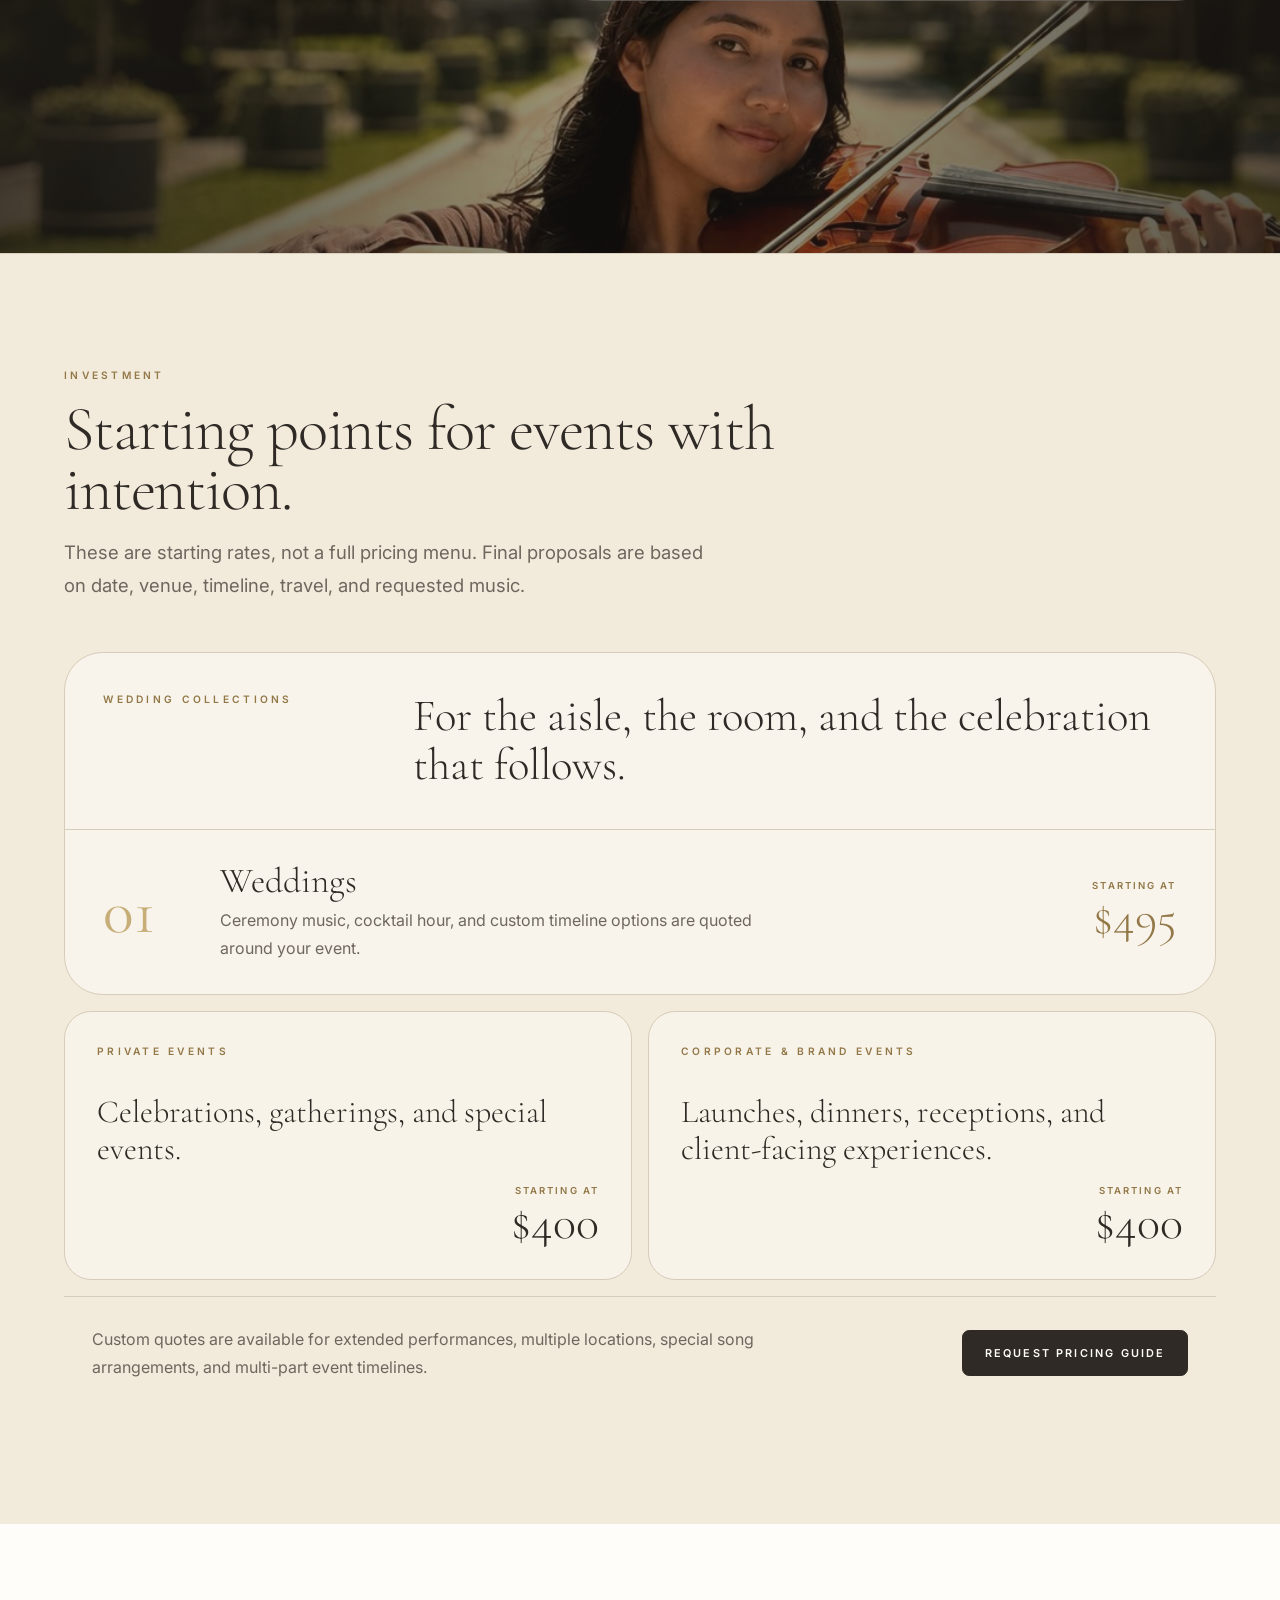
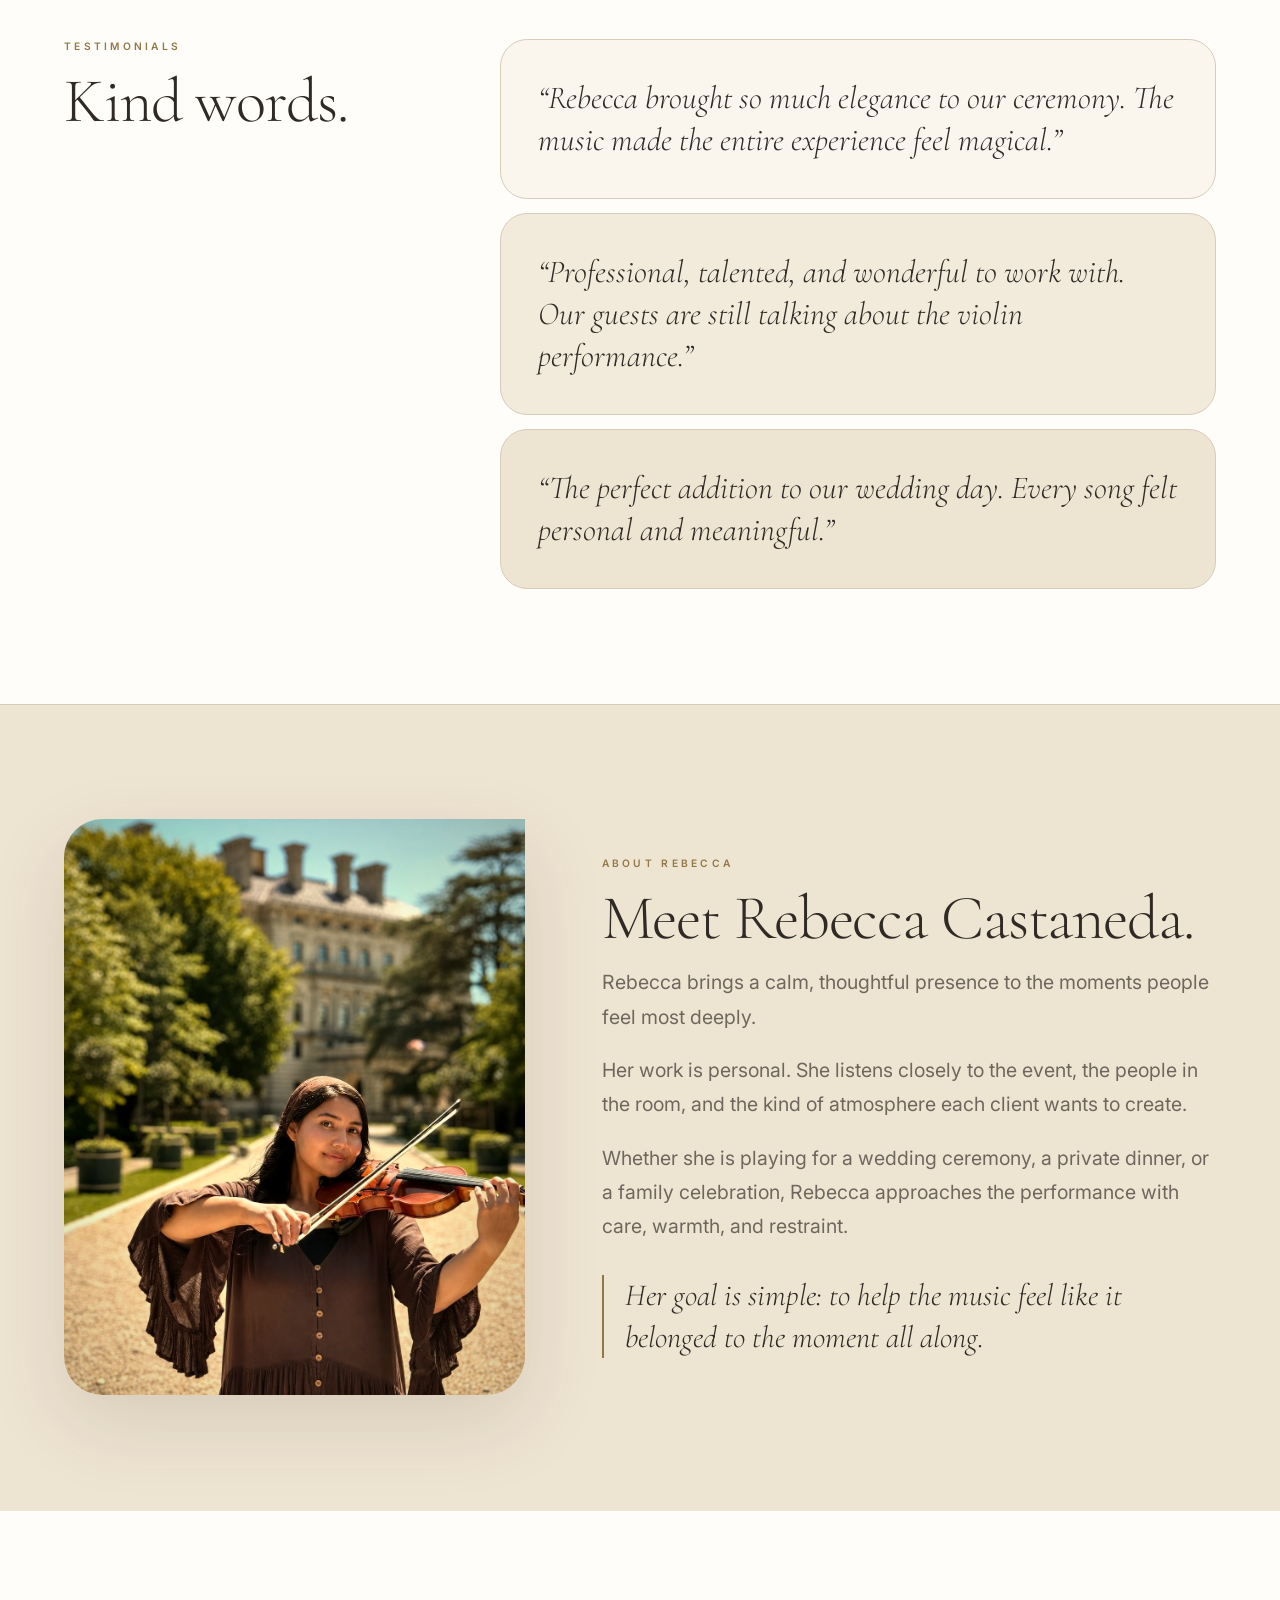
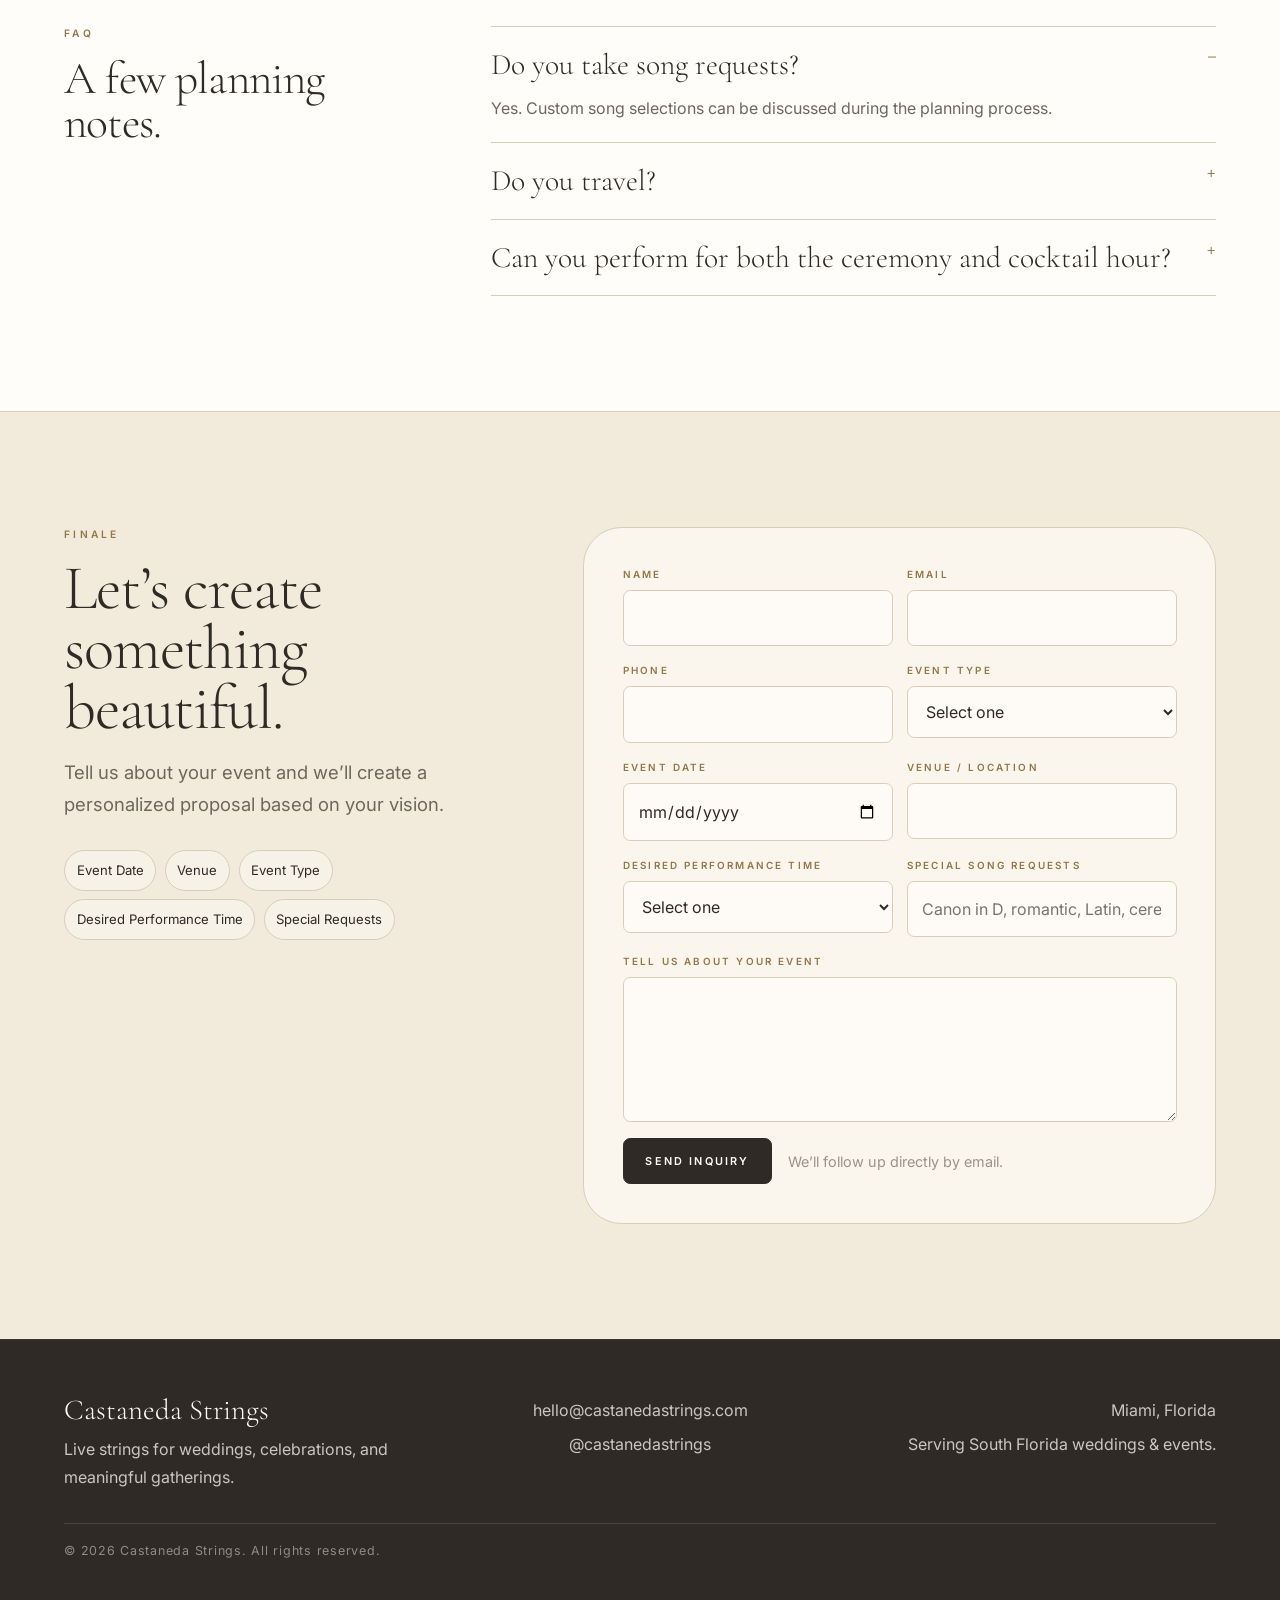
==== commit f4c7bc1f: "Add files via upload" ====
--- a/index.html
+++ b/index.html
@@ -53,7 +53,7 @@
       <div class="hero-copy reveal">
         <p class="label">Prelude · South Florida</p>
         <h1 class="display display-xl" id="hero-title">Live Music for Life’s <em>Most Meaningful</em> Moments.</h1>
-        <p class="hero-kicker">Elegant violin performances for weddings, private celebrations, and luxury events throughout South Florida.</p>
+        <p class="hero-kicker">Elegant violin performances for weddings, private celebrations, and luxury events across South Florida.</p>
         <p class="hero-body">Creating unforgettable experiences through timeless music and thoughtful performance.</p>
         <div class="hero-ctas">
           <a href="#inquire" class="btn btn-primary">Inquire Now</a>
@@ -225,31 +225,13 @@
             <h3>For the aisle, the room, and the celebration that follows.</h3>
           </div>
 
-          <article class="price-row">
+          <article class="price-row price-row-single">
             <span class="price-count">01</span>
             <div>
-              <h4>Ceremony Collection</h4>
-              <p>Beautiful live music for your wedding ceremony.</p>
+              <h4>Weddings</h4>
+              <p>Ceremony music, cocktail hour, and custom timeline options are quoted around your event.</p>
             </div>
             <strong><span>Starting at</span>$495</strong>
-          </article>
-
-          <article class="price-row featured">
-            <span class="price-count">02</span>
-            <div>
-              <h4>Signature Wedding Collection</h4>
-              <p>Ceremony plus cocktail hour coverage.</p>
-            </div>
-            <strong><span>Starting at</span>$795</strong>
-          </article>
-
-          <article class="price-row">
-            <span class="price-count">03</span>
-            <div>
-              <h4>Luxury Wedding Collection</h4>
-              <p>A complete live music experience for your celebration.</p>
-            </div>
-            <strong><span>Starting at</span>$1,295</strong>
           </article>
         </div>
 
@@ -282,16 +264,13 @@
 
         <div class="testimonial-stack reveal">
           <blockquote>
-            <span>“</span>
-            <p>Rebecca brought so much elegance to our ceremony. The music made the entire experience feel magical.</p>
+            <p>“Rebecca brought so much elegance to our ceremony. The music made the entire experience feel magical.”</p>
           </blockquote>
           <blockquote>
-            <span>“</span>
-            <p>Professional, talented, and wonderful to work with. Our guests are still talking about the violin performance.</p>
+            <p>“Professional, talented, and wonderful to work with. Our guests are still talking about the violin performance.”</p>
           </blockquote>
           <blockquote>
-            <span>“</span>
-            <p>The perfect addition to our wedding day. Every song felt personal and meaningful.</p>
+            <p>“The perfect addition to our wedding day. Every song felt personal and meaningful.”</p>
           </blockquote>
         </div>
       </div>
@@ -305,9 +284,10 @@
         <div class="about-copy reveal">
           <p class="label">About Rebecca</p>
           <h2 class="display display-lg" id="about-title">Meet Rebecca Castaneda.</h2>
-          <p>Rebecca is a South Florida violinist dedicated to creating meaningful experiences through live music.</p>
-          <p>With a passion for serving couples, families, and event hosts, she brings a thoughtful and personal approach to every performance.</p>
-          <blockquote>Her goal is simple: to help create moments that people remember long after the event has ended.</blockquote>
+          <p>Rebecca brings a calm, thoughtful presence to the moments people feel most deeply.</p>
+          <p>Her work is personal. She listens closely to the event, the people in the room, and the kind of atmosphere each client wants to create.</p>
+          <p>Whether she is playing for a wedding ceremony, a private dinner, or a family celebration, Rebecca approaches the performance with care, warmth, and restraint.</p>
+          <blockquote>Her goal is simple: to help the music feel like it belonged to the moment all along.</blockquote>
         </div>
       </div>
     </section>
@@ -325,7 +305,7 @@
           </details>
           <details>
             <summary>Do you travel?</summary>
-            <p>Yes. Castaneda Strings serves Miami-Dade and nearby South Florida areas. Events outside Miami-Dade County may be subject to a travel fee.</p>
+            <p>Yes. Castaneda Strings serves Miami-Dade and nearby South Florida areas. <strong>Events outside Miami-Dade County may be subject to a travel fee.</strong></p>
           </details>
           <details>
             <summary>Can you perform for both the ceremony and cocktail hour?</summary>
--- a/styles.css
+++ b/styles.css
@@ -1489,3 +1489,49 @@
   cursor: not-allowed;
   opacity: 0.62;
 }
+
+
+/* ============================================================
+   Final content cleanup: hero line length, one wedding rate,
+   testimonials quote marks, FAQ emphasis
+   ============================================================ */
+.hero-kicker {
+  max-width: 650px;
+}
+.hero-body {
+  max-width: 620px;
+}
+.pricing-composition .price-row-single {
+  border-bottom: 0;
+}
+.pricing-composition .price-row-single h4 {
+  max-width: none;
+}
+.testimonial-stack span {
+  display: none;
+}
+.testimonial-stack blockquote {
+  overflow: visible;
+}
+.testimonial-stack p {
+  padding-right: 0;
+}
+.faq-list strong {
+  color: var(--charcoal);
+  font-weight: 600;
+}
+@media (min-width: 1101px) {
+  .hero-copy {
+    max-width: 720px;
+  }
+  .hero-kicker {
+    font-size: clamp(1.35rem, 1.75vw, 1.7rem);
+    line-height: 1.35;
+  }
+}
+@media (max-width: 640px) {
+  .hero-kicker,
+  .hero-body {
+    max-width: 100%;
+  }
+}
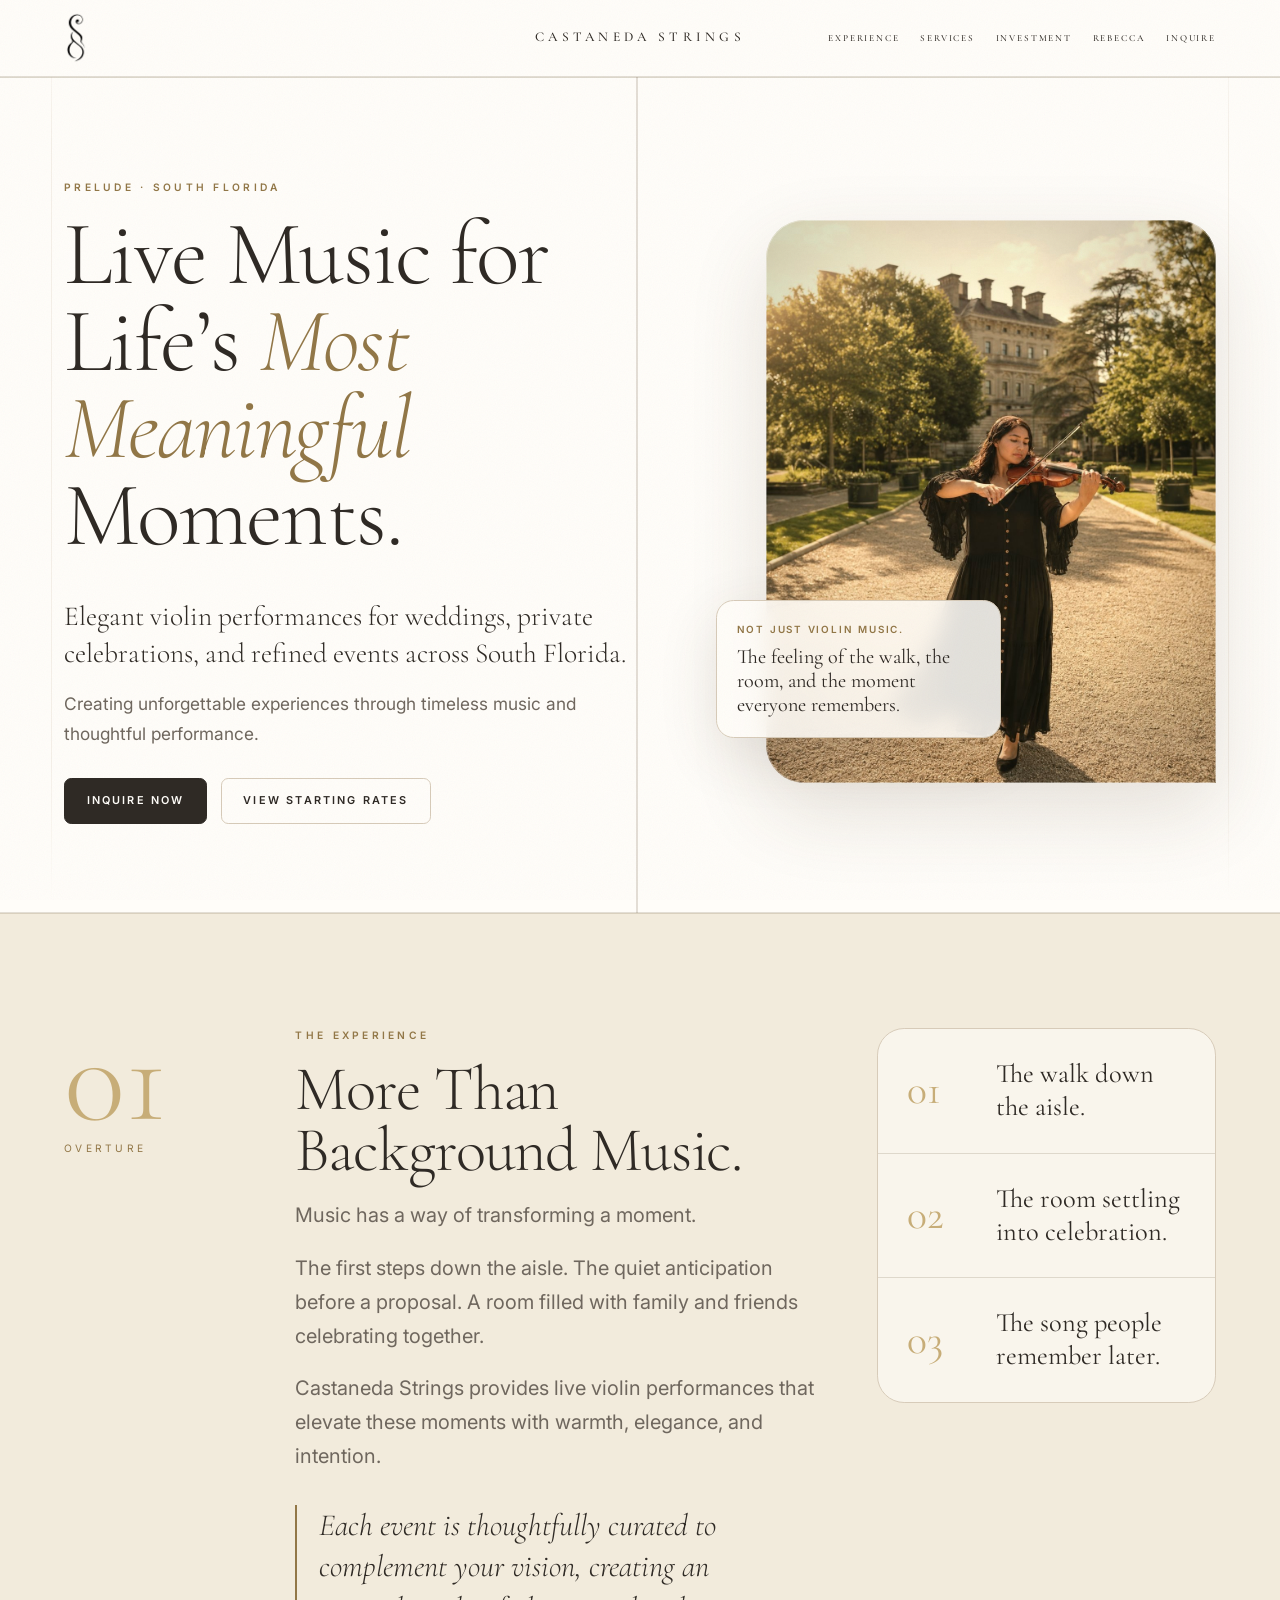
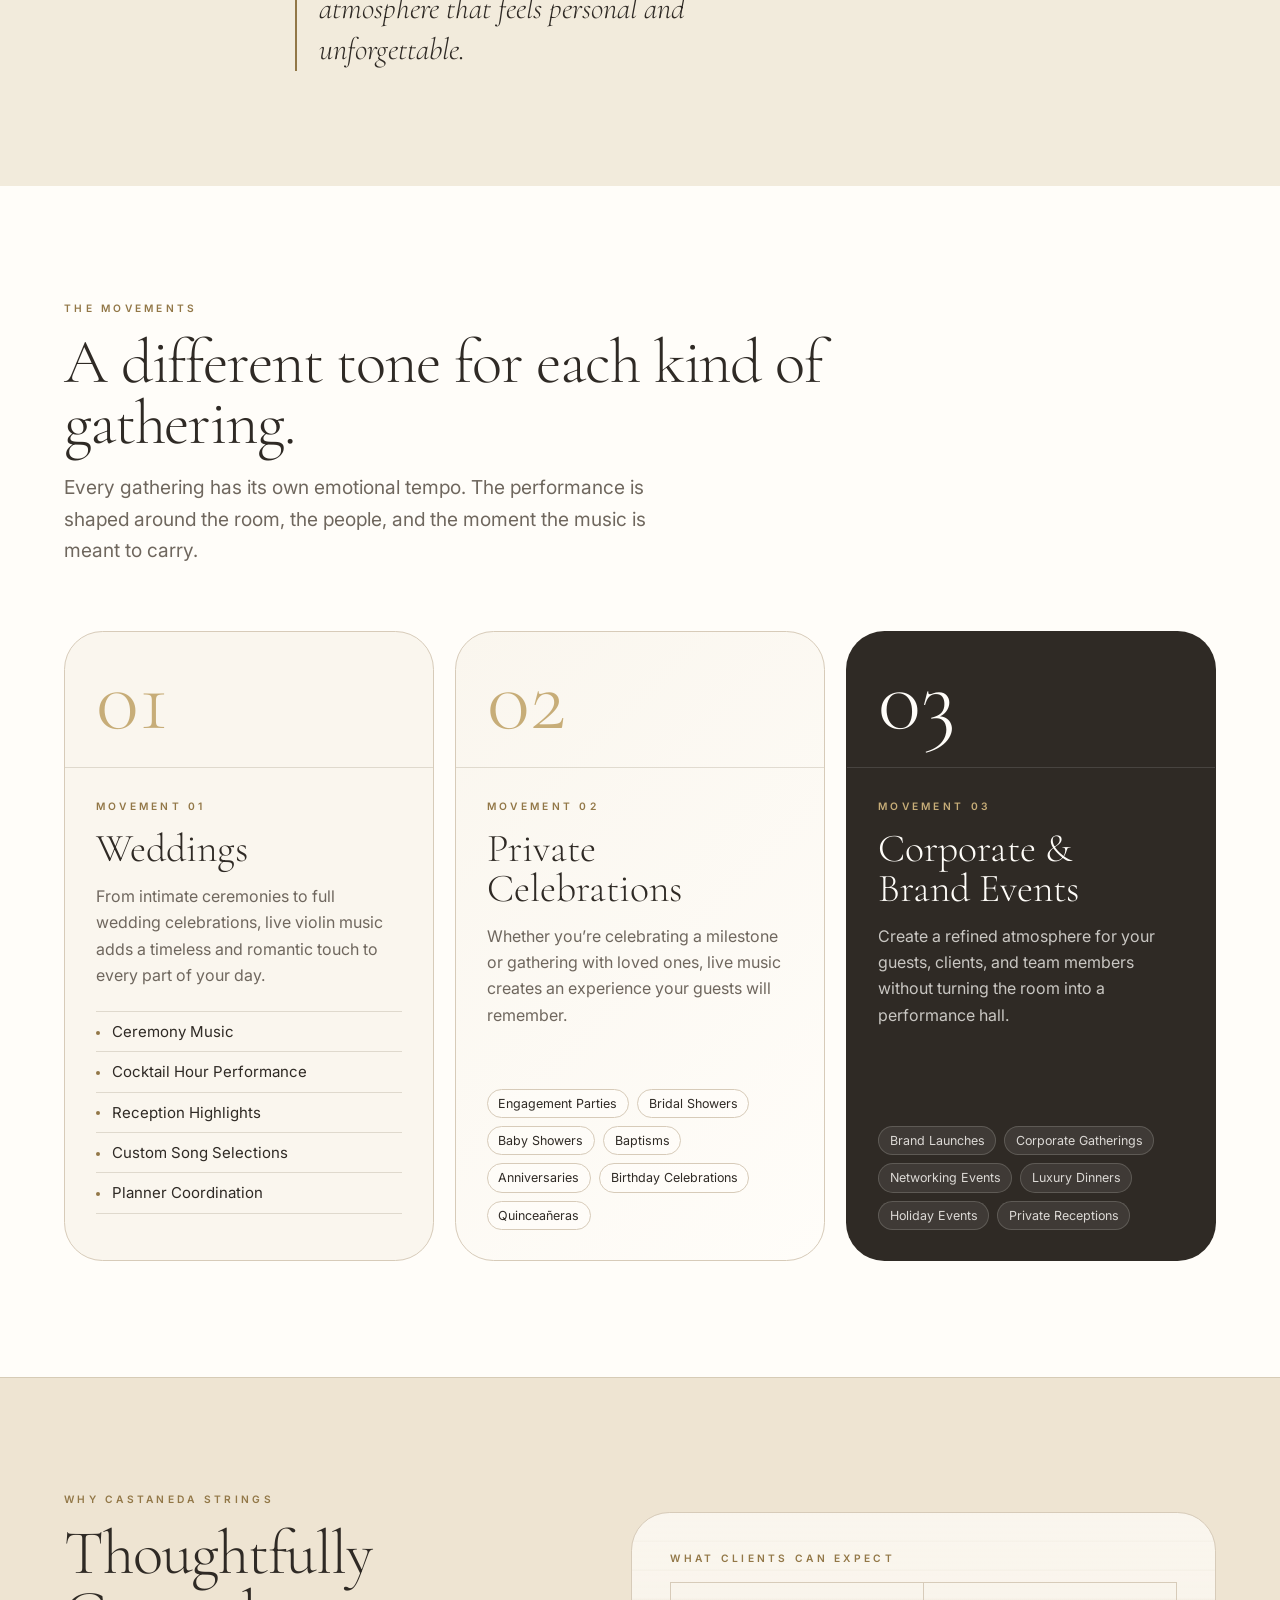
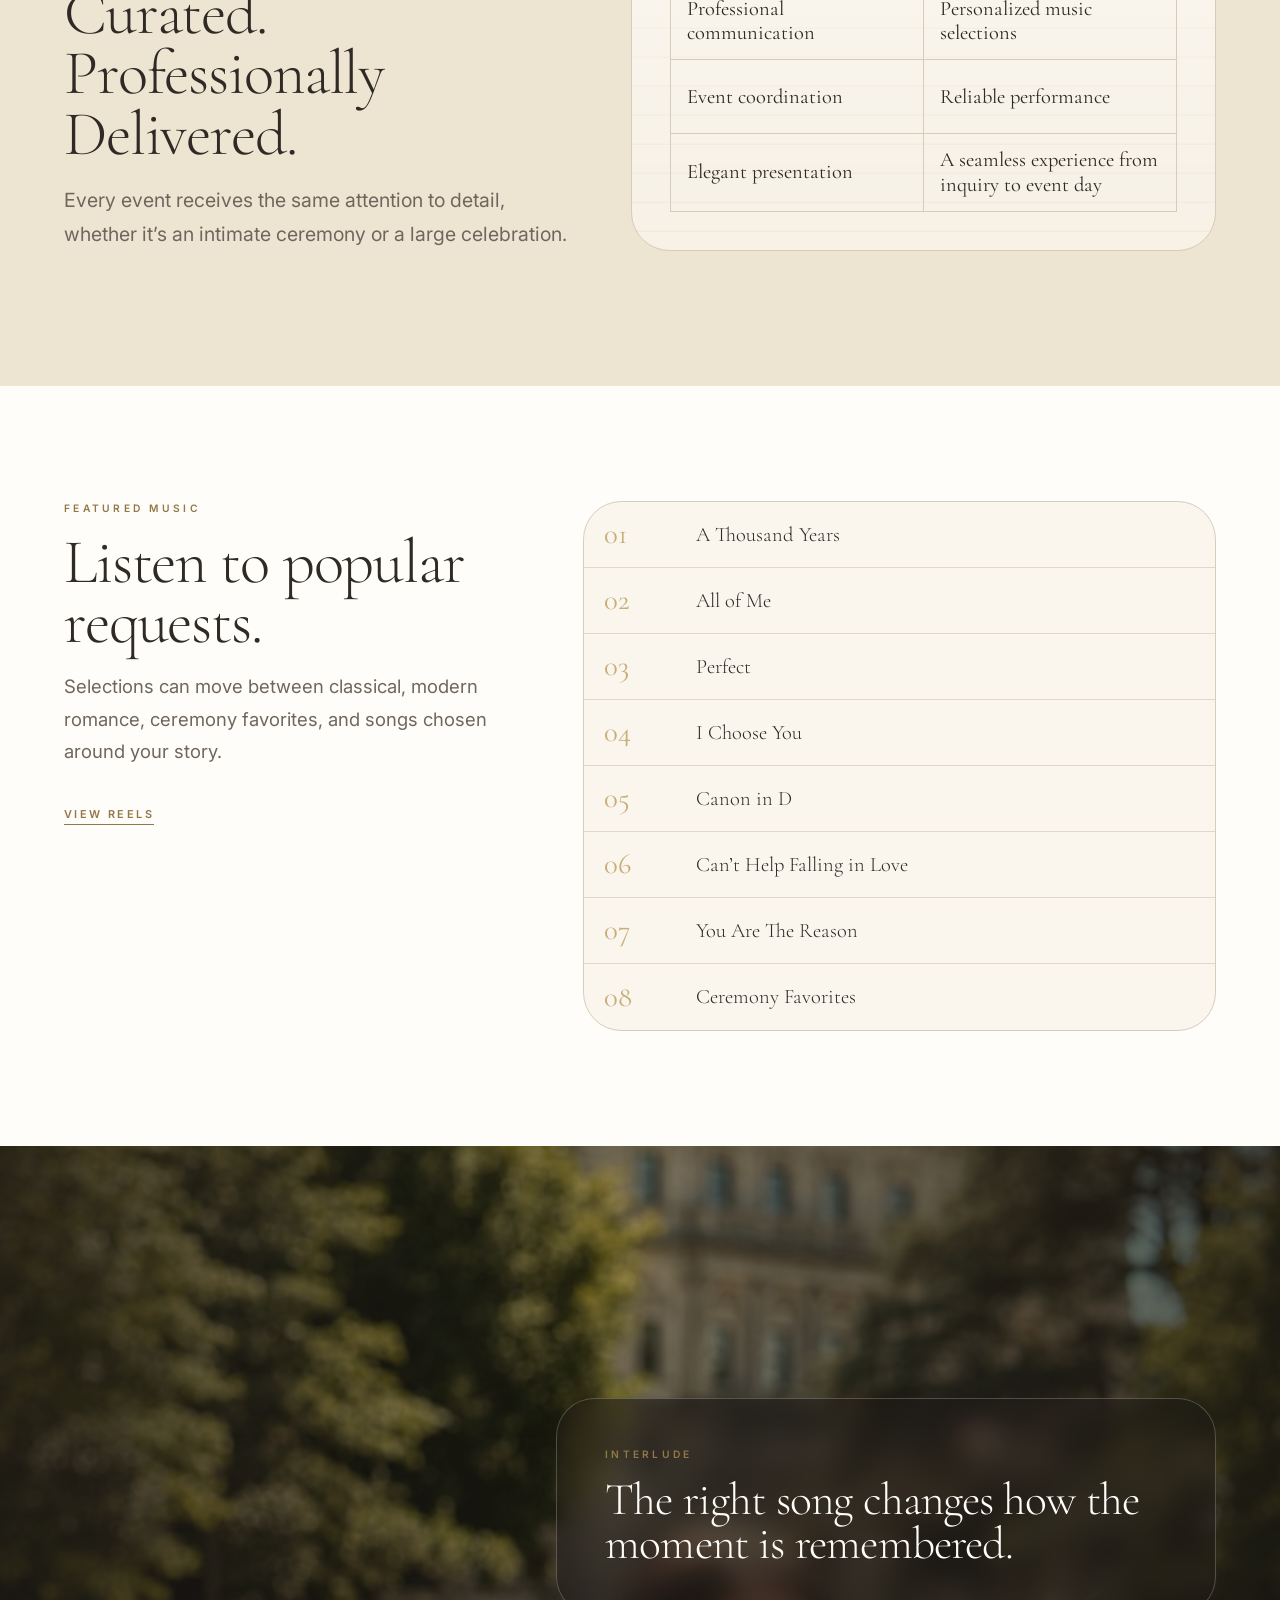
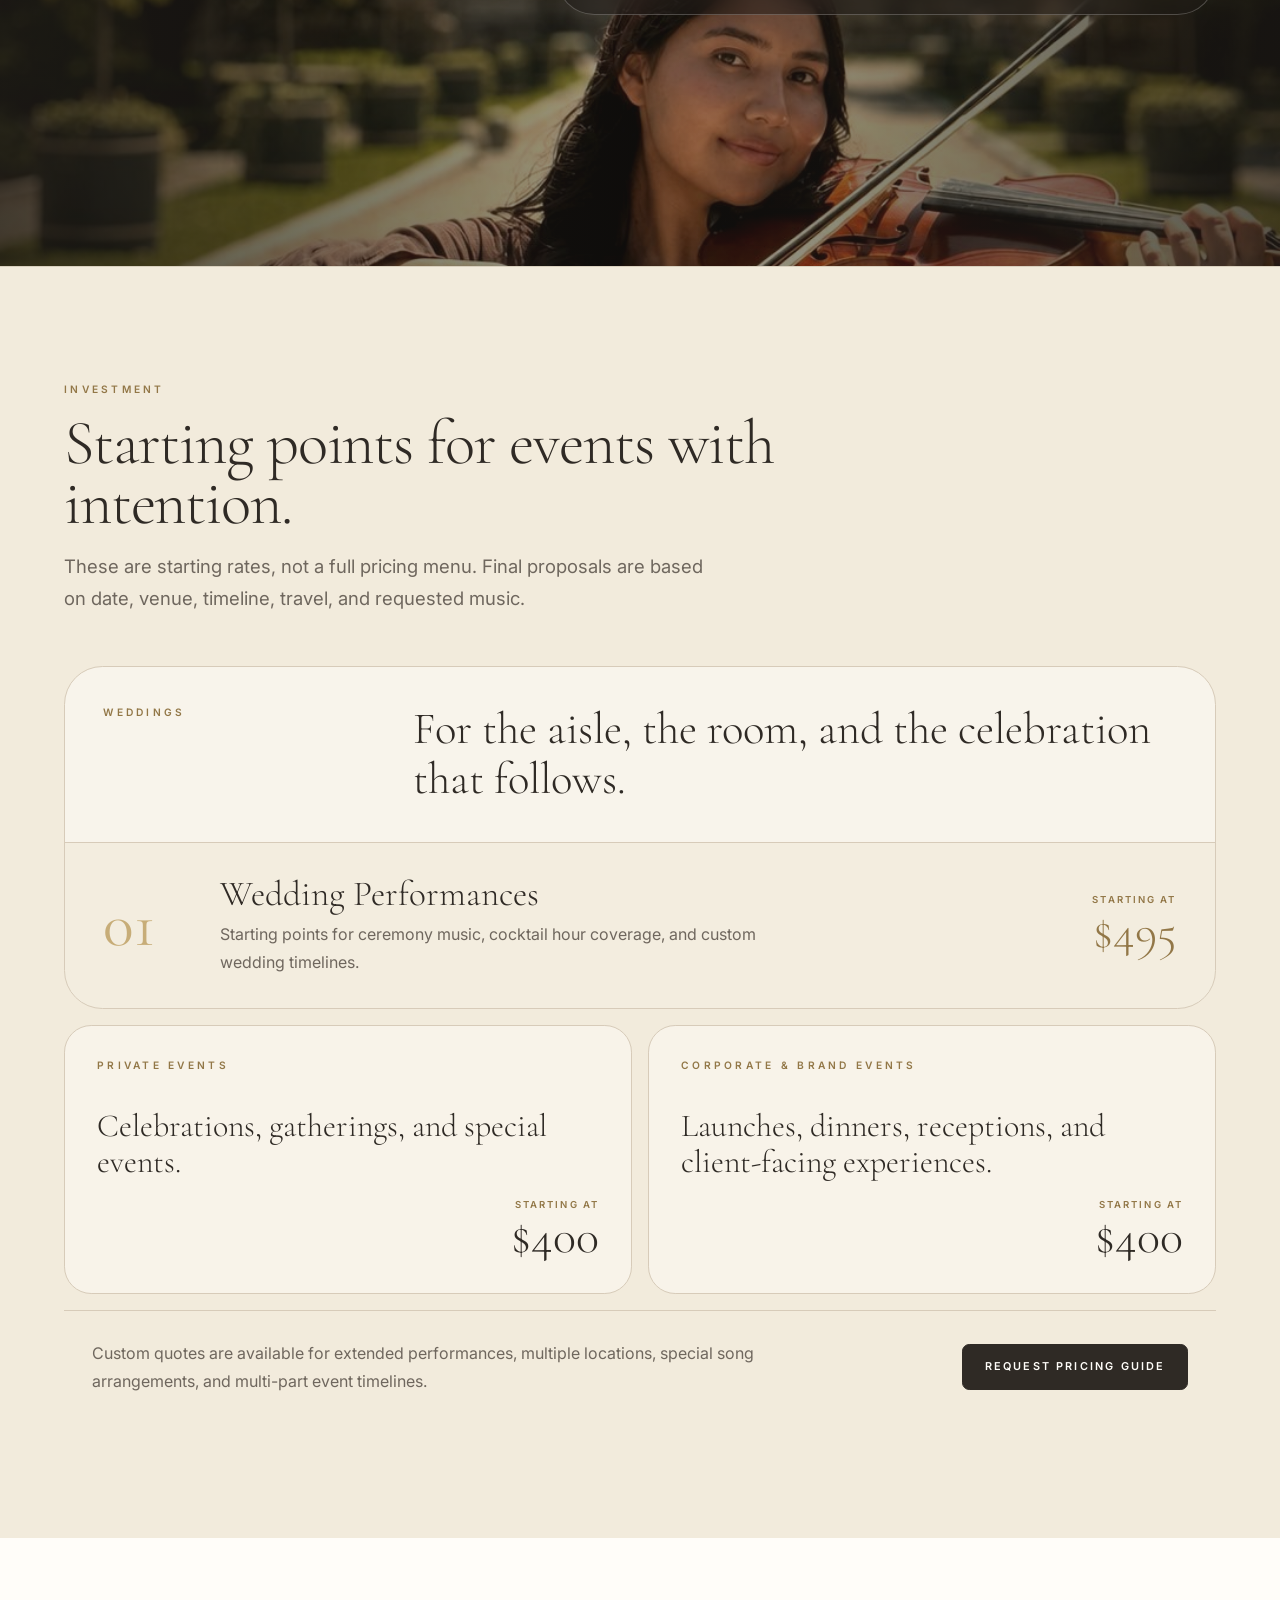
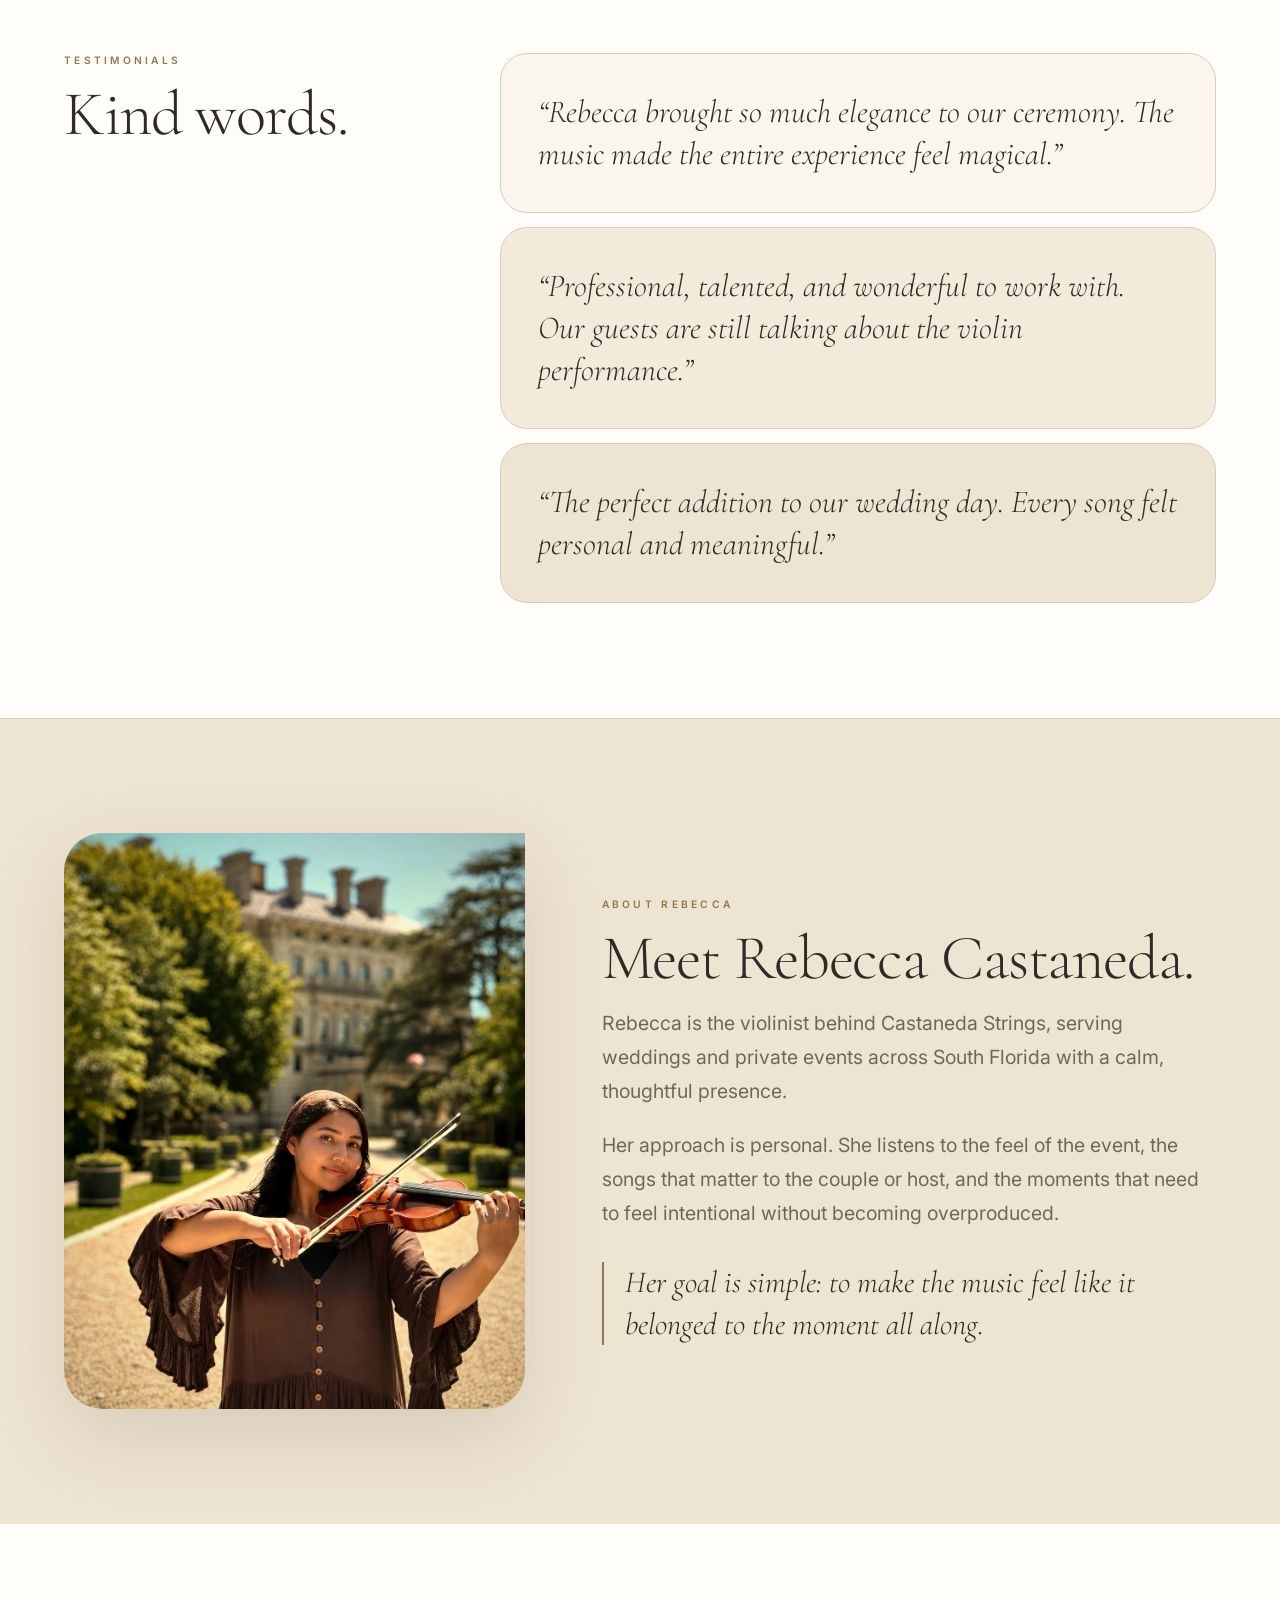
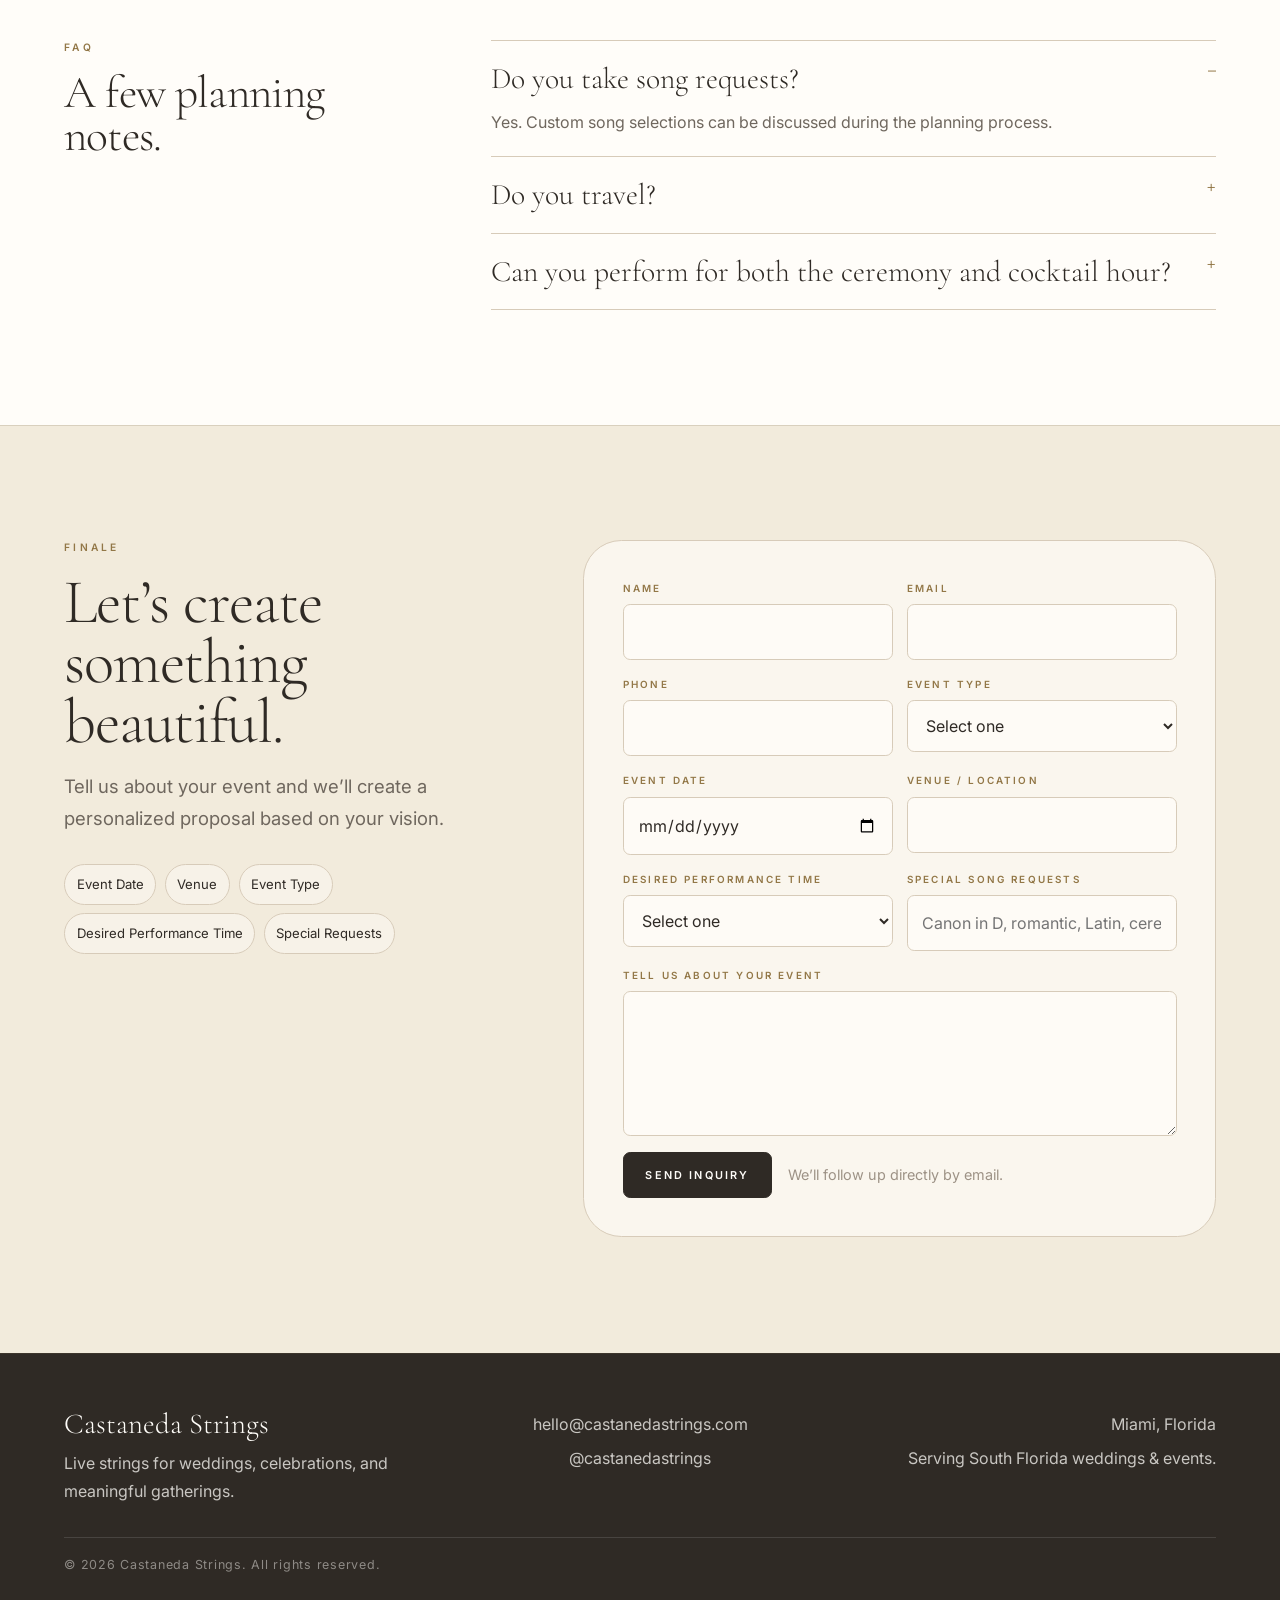
==== commit f7c92f6b: "Add files via upload" ====
--- a/index.html
+++ b/index.html
@@ -53,7 +53,7 @@
       <div class="hero-copy reveal">
         <p class="label">Prelude · South Florida</p>
         <h1 class="display display-xl" id="hero-title">Live Music for Life’s <em>Most Meaningful</em> Moments.</h1>
-        <p class="hero-kicker">Elegant violin performances for weddings, private celebrations, and luxury events across South Florida.</p>
+        <p class="hero-kicker">Elegant violin performances for weddings, private celebrations, and refined events across South Florida.</p>
         <p class="hero-body">Creating unforgettable experiences through timeless music and thoughtful performance.</p>
         <div class="hero-ctas">
           <a href="#inquire" class="btn btn-primary">Inquire Now</a>
@@ -221,15 +221,15 @@
 
         <div class="pricing-composition reveal" aria-label="Starting event rates">
           <div class="pricing-lead">
-            <p class="label">Wedding Collections</p>
+            <p class="label">Weddings</p>
             <h3>For the aisle, the room, and the celebration that follows.</h3>
           </div>
 
-          <article class="price-row price-row-single">
+          <article class="price-row featured price-row-single">
             <span class="price-count">01</span>
             <div>
-              <h4>Weddings</h4>
-              <p>Ceremony music, cocktail hour, and custom timeline options are quoted around your event.</p>
+              <h4>Wedding Performances</h4>
+              <p>Starting points for ceremony music, cocktail hour coverage, and custom wedding timelines.</p>
             </div>
             <strong><span>Starting at</span>$495</strong>
           </article>
@@ -284,10 +284,9 @@
         <div class="about-copy reveal">
           <p class="label">About Rebecca</p>
           <h2 class="display display-lg" id="about-title">Meet Rebecca Castaneda.</h2>
-          <p>Rebecca brings a calm, thoughtful presence to the moments people feel most deeply.</p>
-          <p>Her work is personal. She listens closely to the event, the people in the room, and the kind of atmosphere each client wants to create.</p>
-          <p>Whether she is playing for a wedding ceremony, a private dinner, or a family celebration, Rebecca approaches the performance with care, warmth, and restraint.</p>
-          <blockquote>Her goal is simple: to help the music feel like it belonged to the moment all along.</blockquote>
+          <p>Rebecca is the violinist behind Castaneda Strings, serving weddings and private events across South Florida with a calm, thoughtful presence.</p>
+          <p>Her approach is personal. She listens to the feel of the event, the songs that matter to the couple or host, and the moments that need to feel intentional without becoming overproduced.</p>
+          <blockquote>Her goal is simple: to make the music feel like it belonged to the moment all along.</blockquote>
         </div>
       </div>
     </section>
--- a/styles.css
+++ b/styles.css
@@ -1490,48 +1490,17 @@
   opacity: 0.62;
 }
 
-
-/* ============================================================
-   Final content cleanup: hero line length, one wedding rate,
-   testimonials quote marks, FAQ emphasis
-   ============================================================ */
-.hero-kicker {
-  max-width: 650px;
-}
-.hero-body {
-  max-width: 620px;
-}
-.pricing-composition .price-row-single {
-  border-bottom: 0;
-}
-.pricing-composition .price-row-single h4 {
-  max-width: none;
-}
-.testimonial-stack span {
-  display: none;
-}
-.testimonial-stack blockquote {
-  overflow: visible;
-}
-.testimonial-stack p {
-  padding-right: 0;
-}
-.faq-list strong {
-  color: var(--charcoal);
-  font-weight: 600;
-}
-@media (min-width: 1101px) {
-  .hero-copy {
-    max-width: 720px;
-  }
-  .hero-kicker {
-    font-size: clamp(1.35rem, 1.75vw, 1.7rem);
-    line-height: 1.35;
-  }
-}
-@media (max-width: 640px) {
-  .hero-kicker,
-  .hero-body {
-    max-width: 100%;
-  }
-}
+.hero-kicker { max-width: 600px; }
+.hero-body { max-width: 540px; }
+@media (min-width: 1100px) {
+  .hero-copy { max-width: 720px; }
+}
+
+/* Final content cleanup */
+.testimonial-stack blockquote { overflow: visible; }
+.testimonial-stack span { display: none; }
+.testimonial-stack p { padding-right: 0; }
+.faq-list strong { color: var(--charcoal); font-weight: 700; }
+@media (min-width: 1200px) {
+  .hero-kicker { max-width: 640px; }
+}
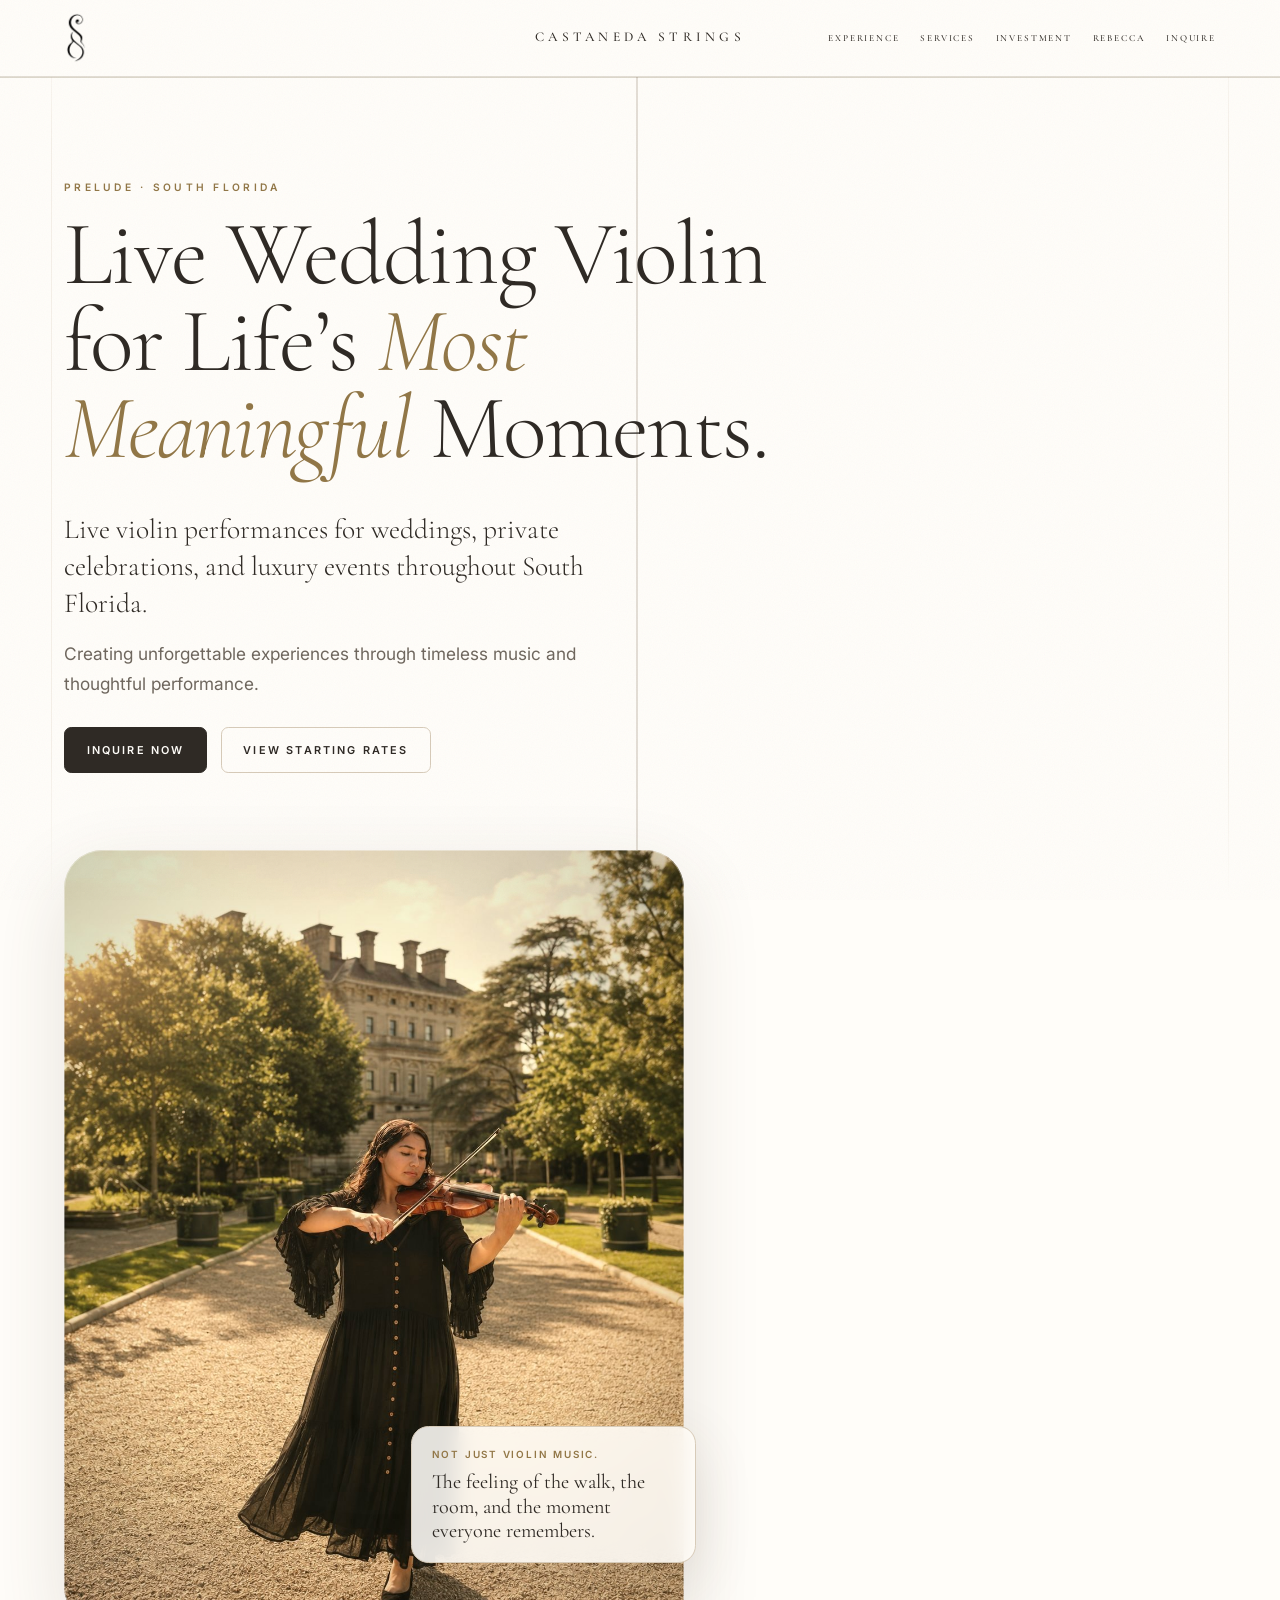
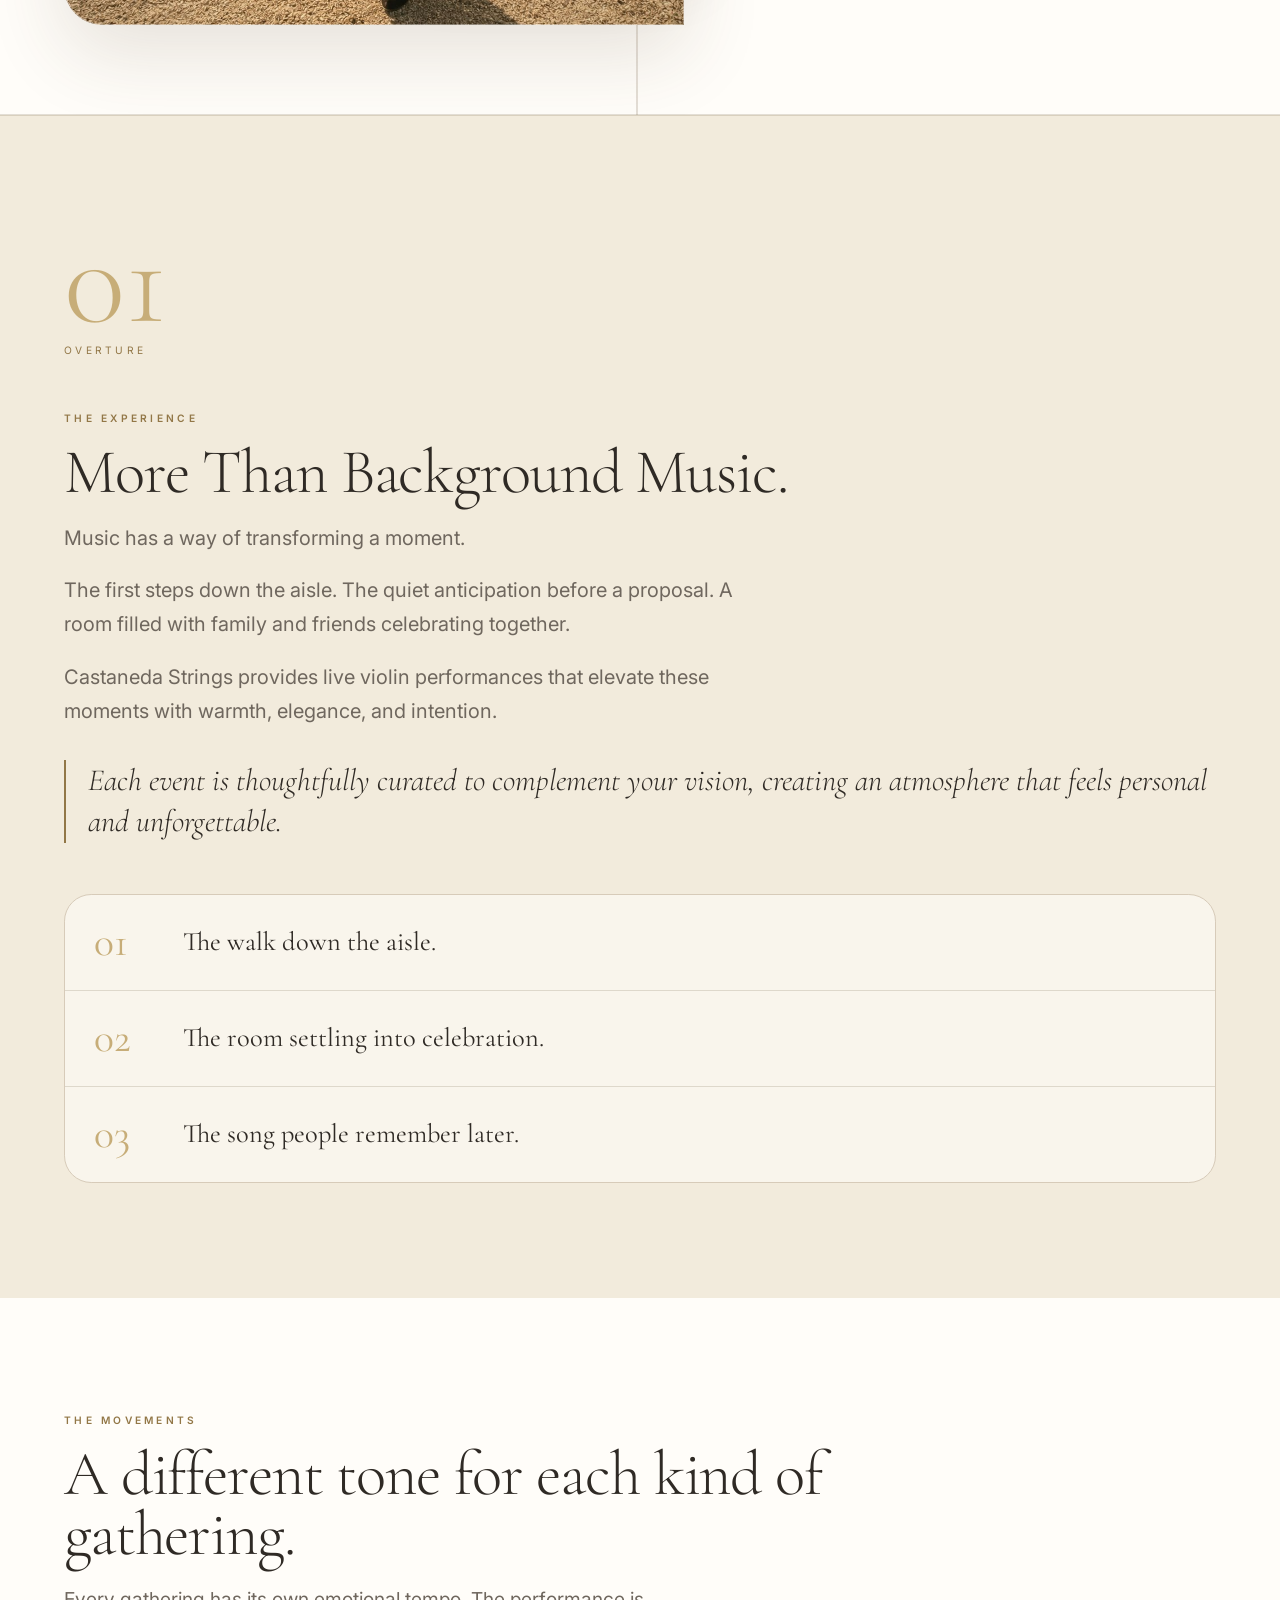
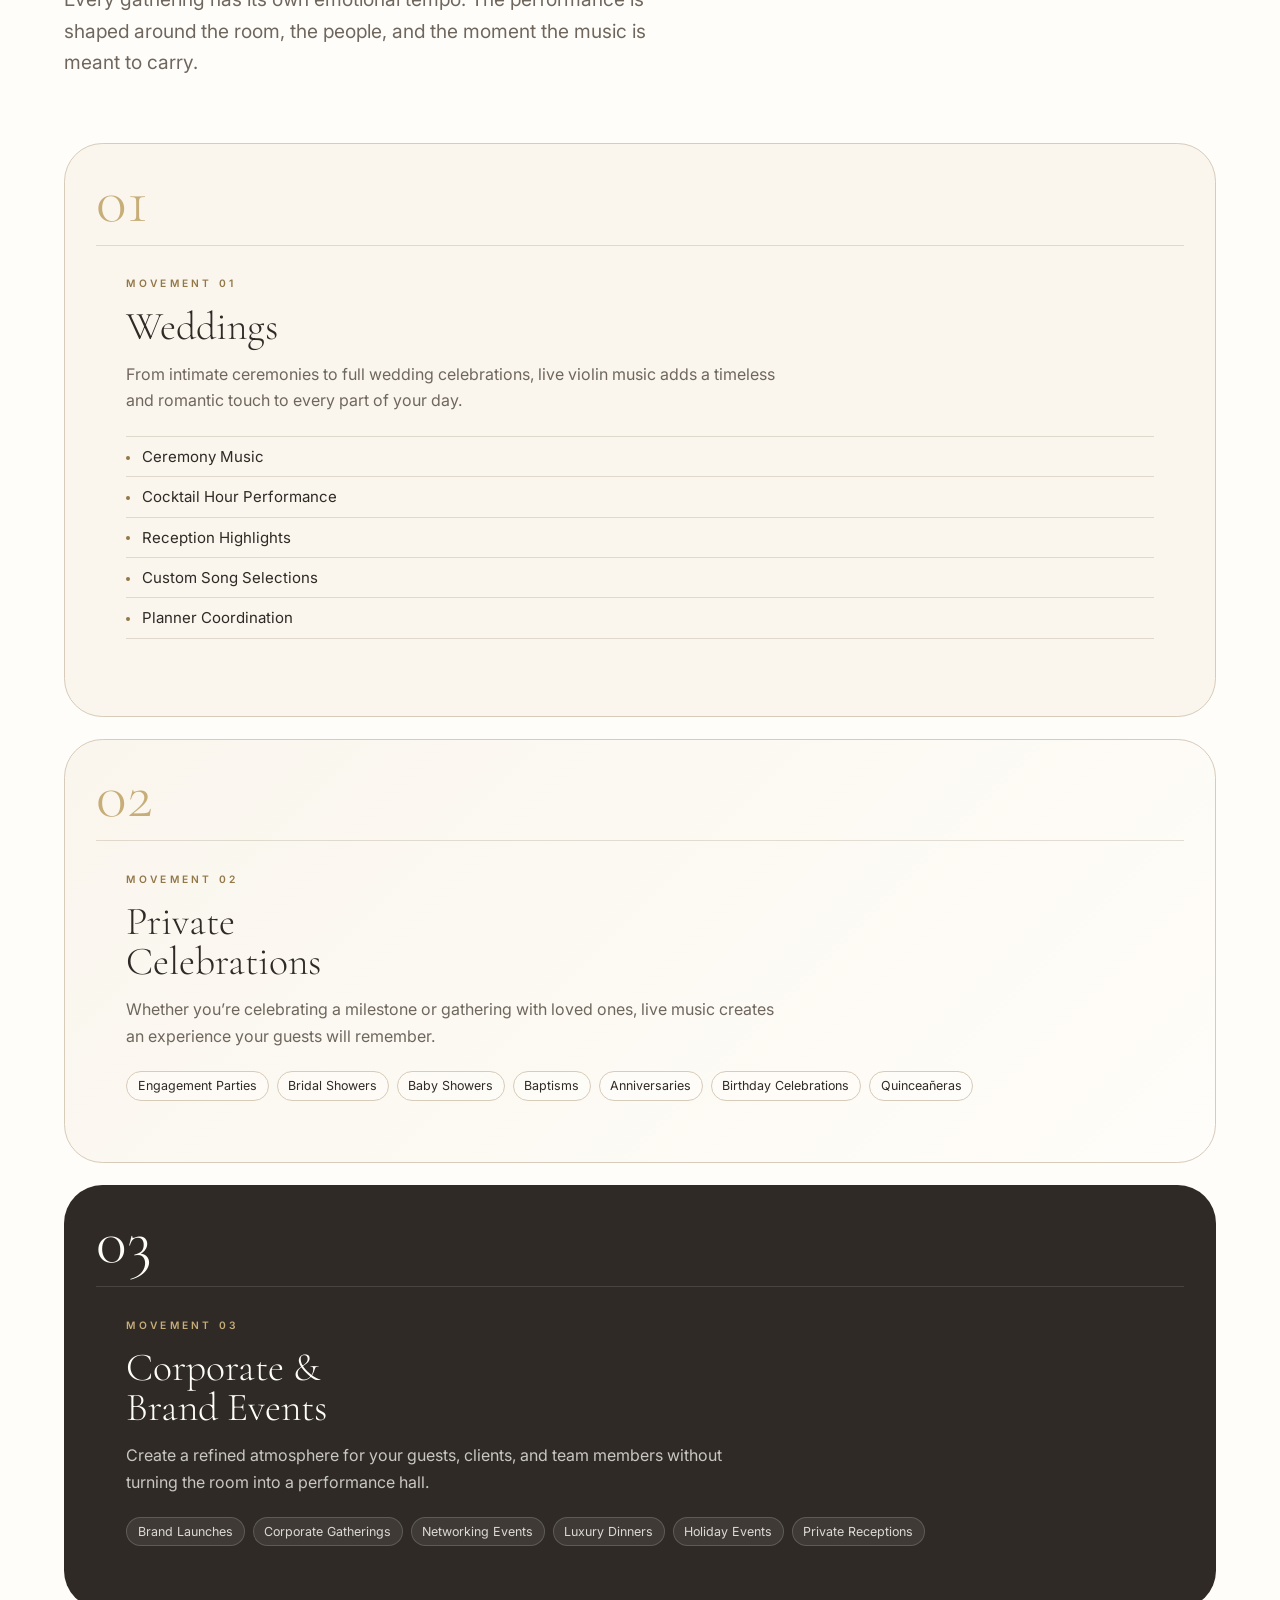
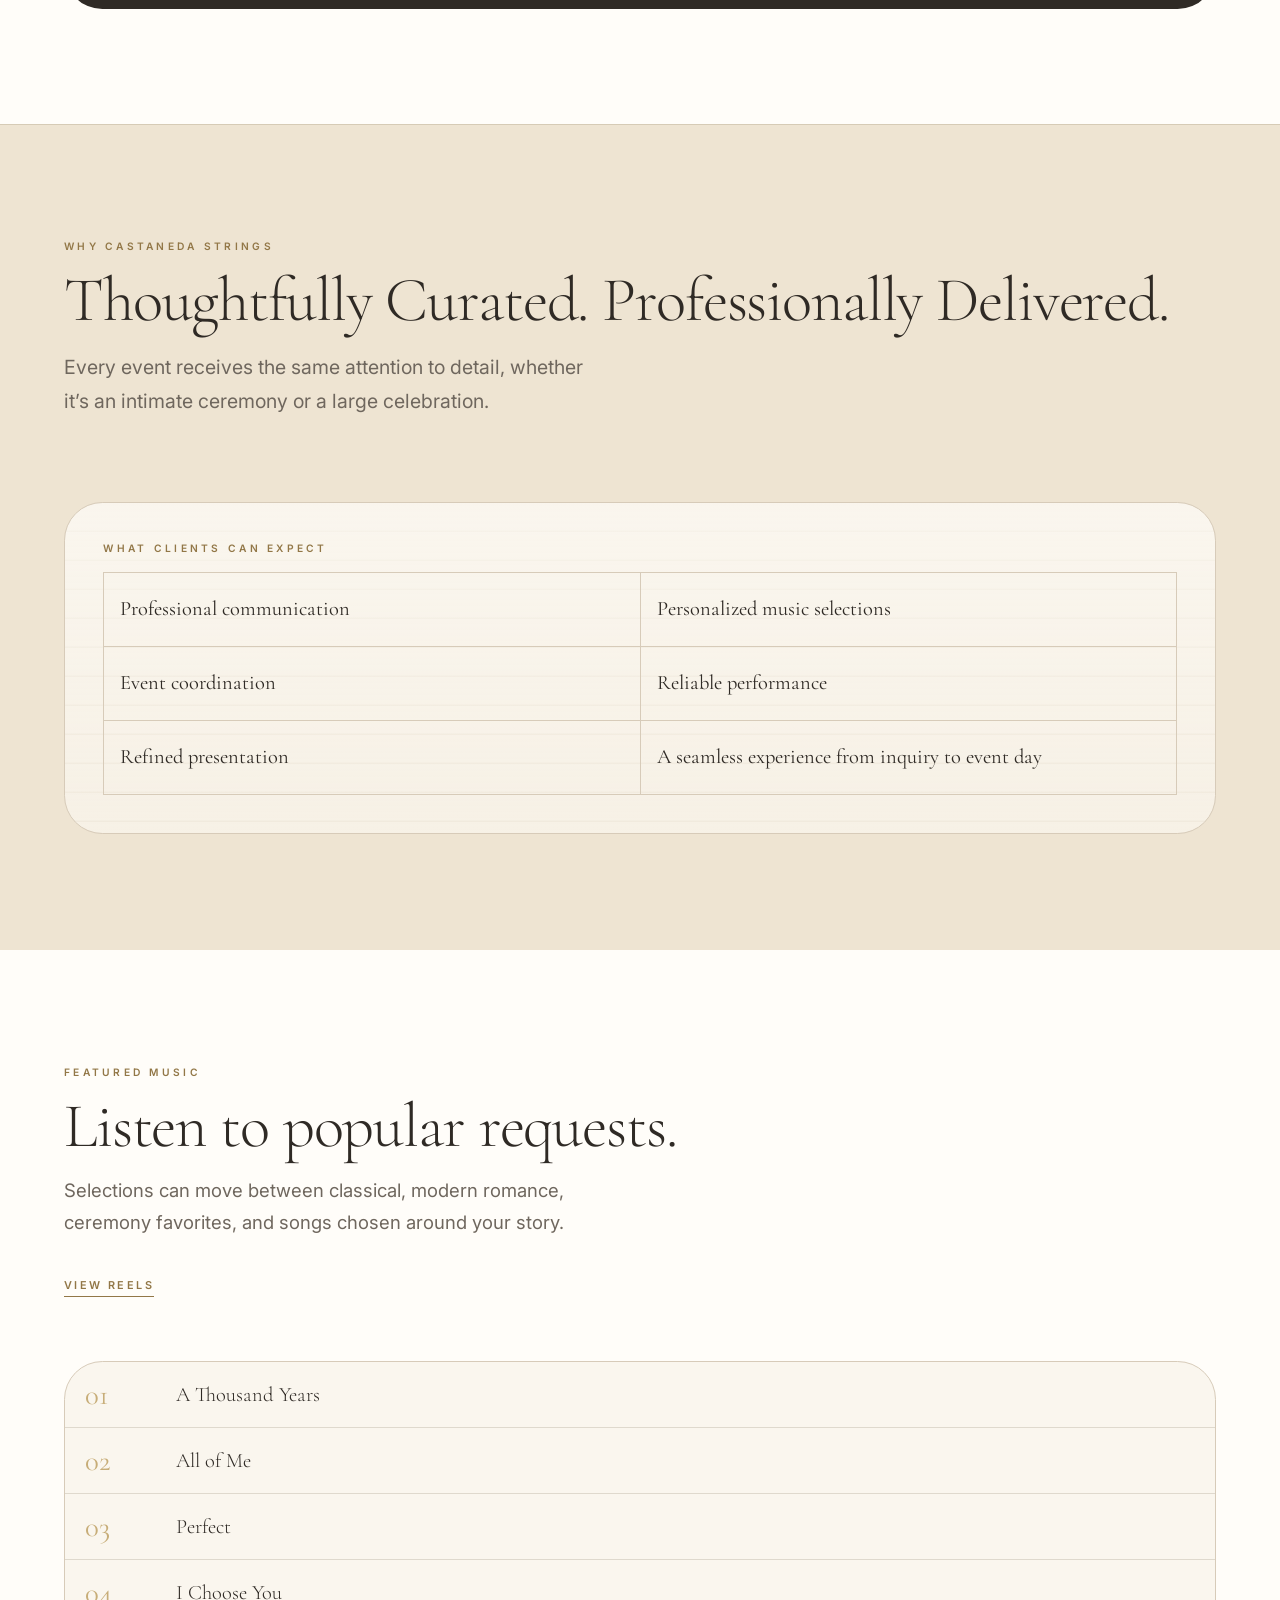
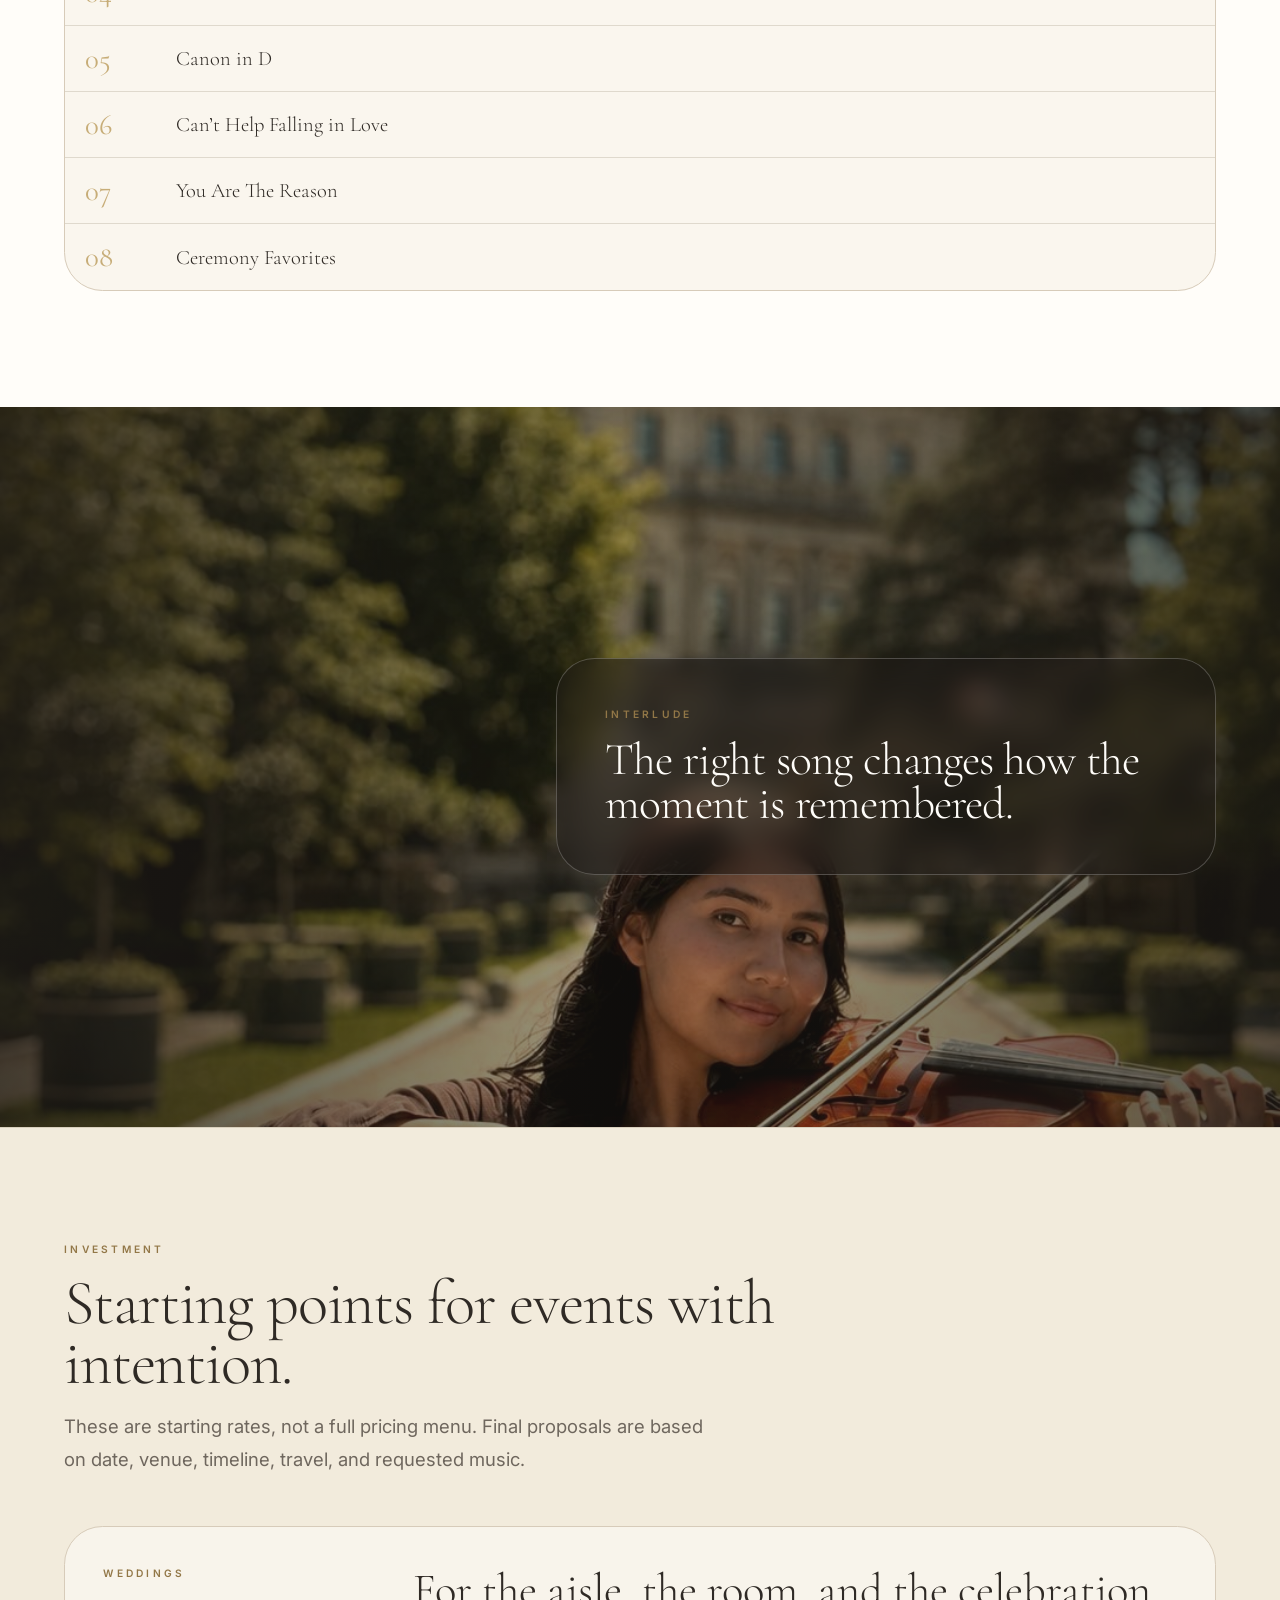
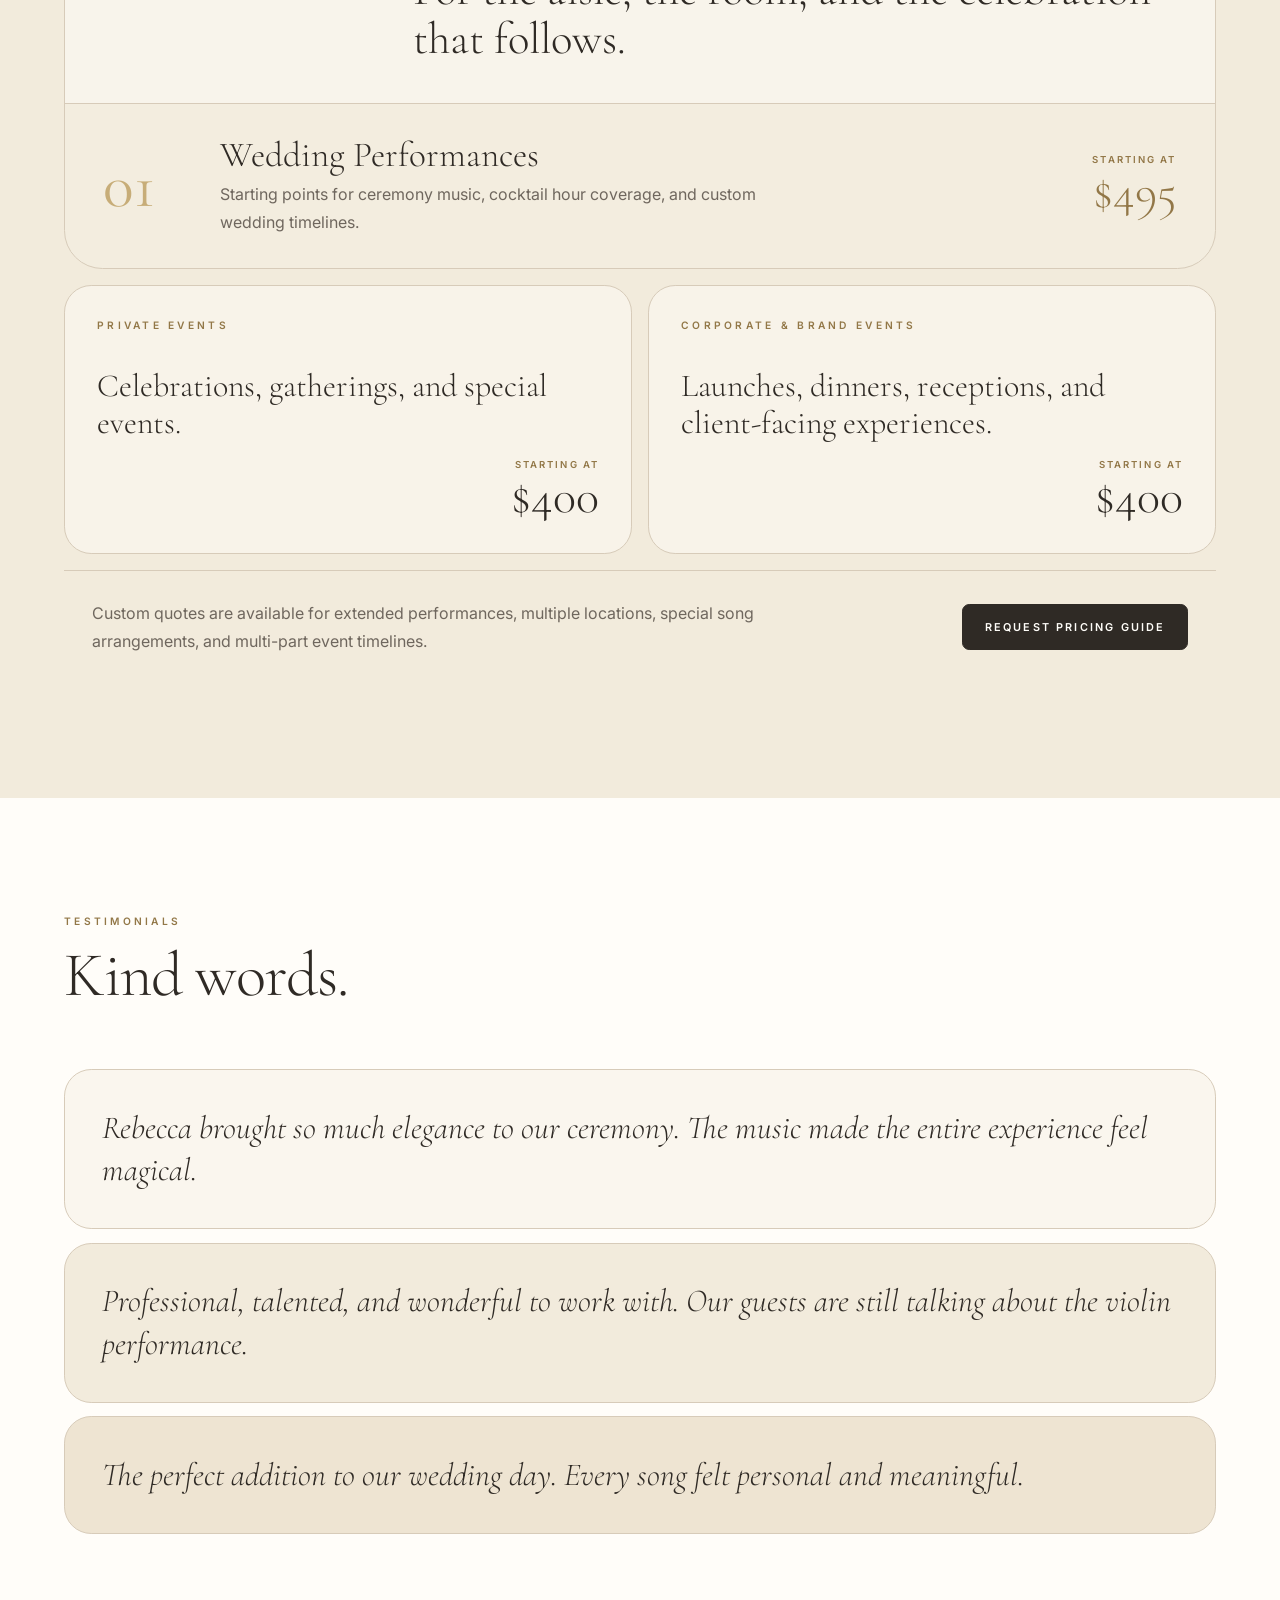
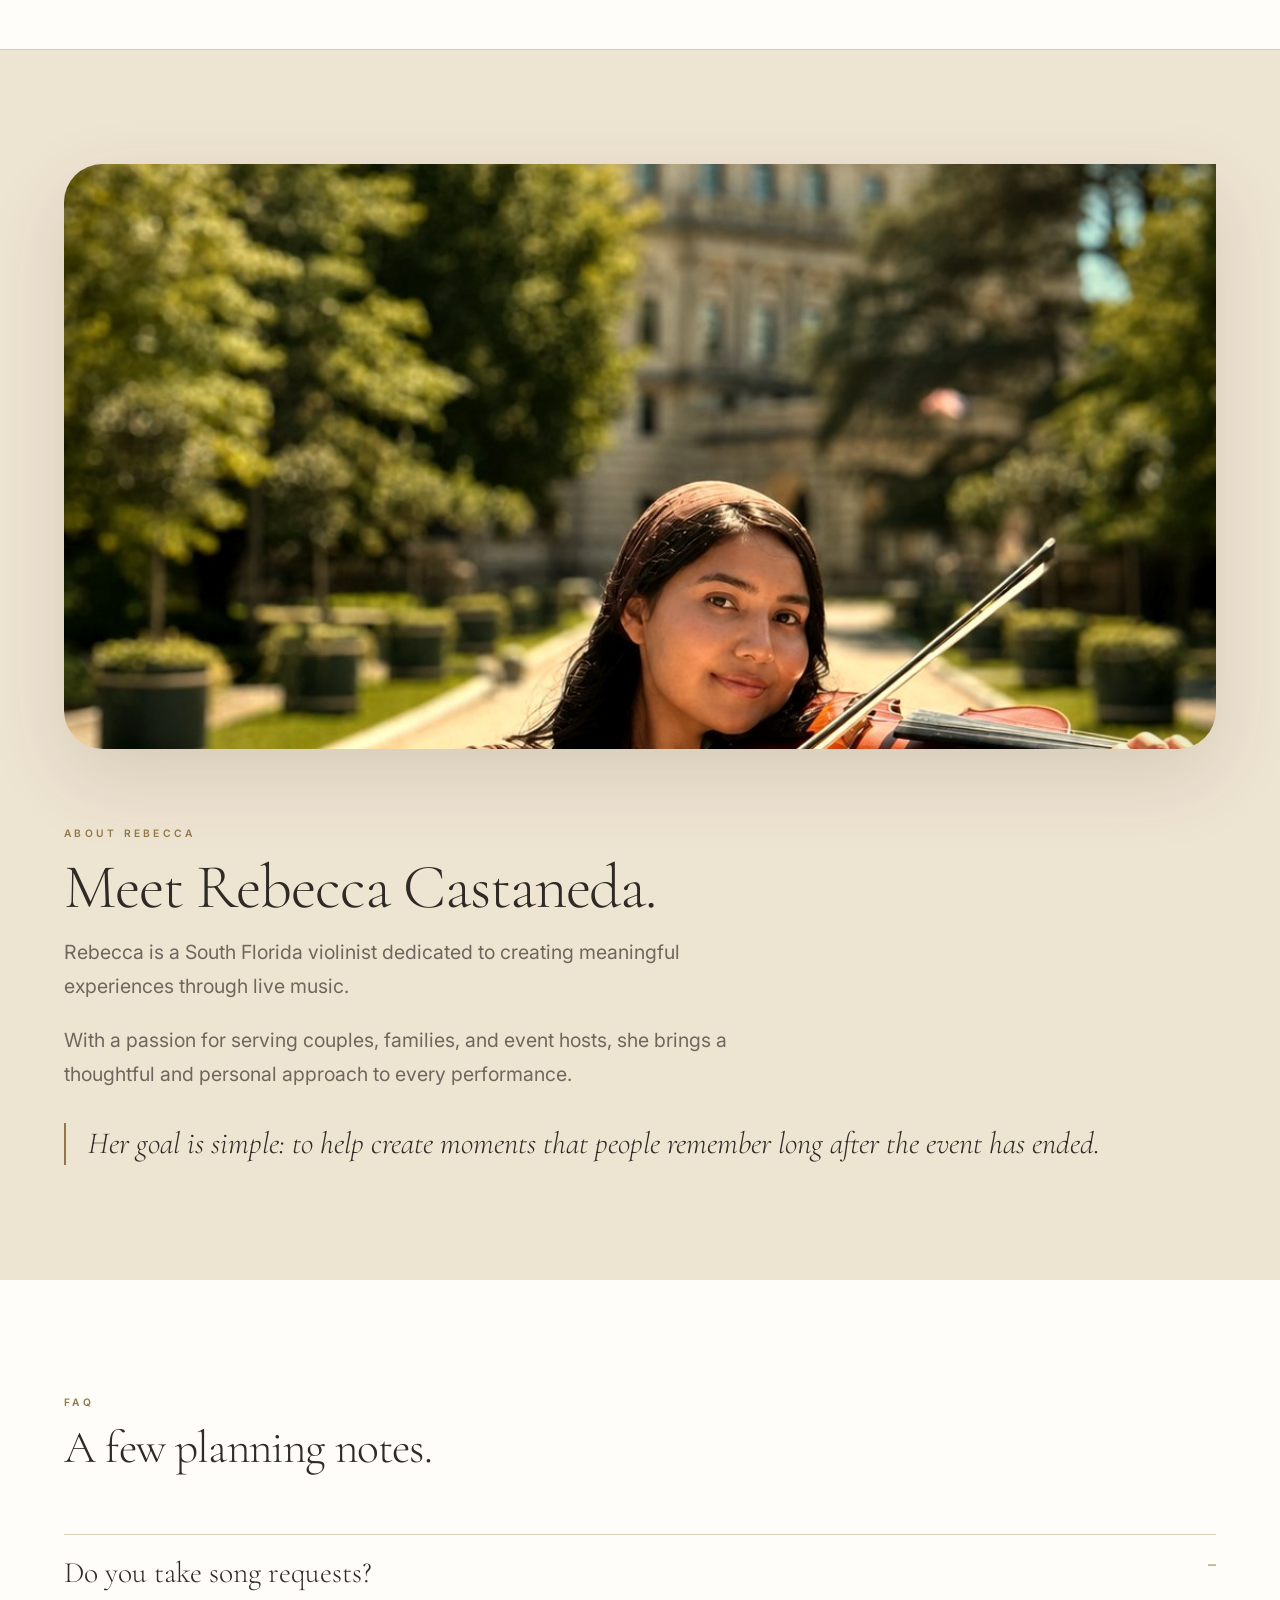
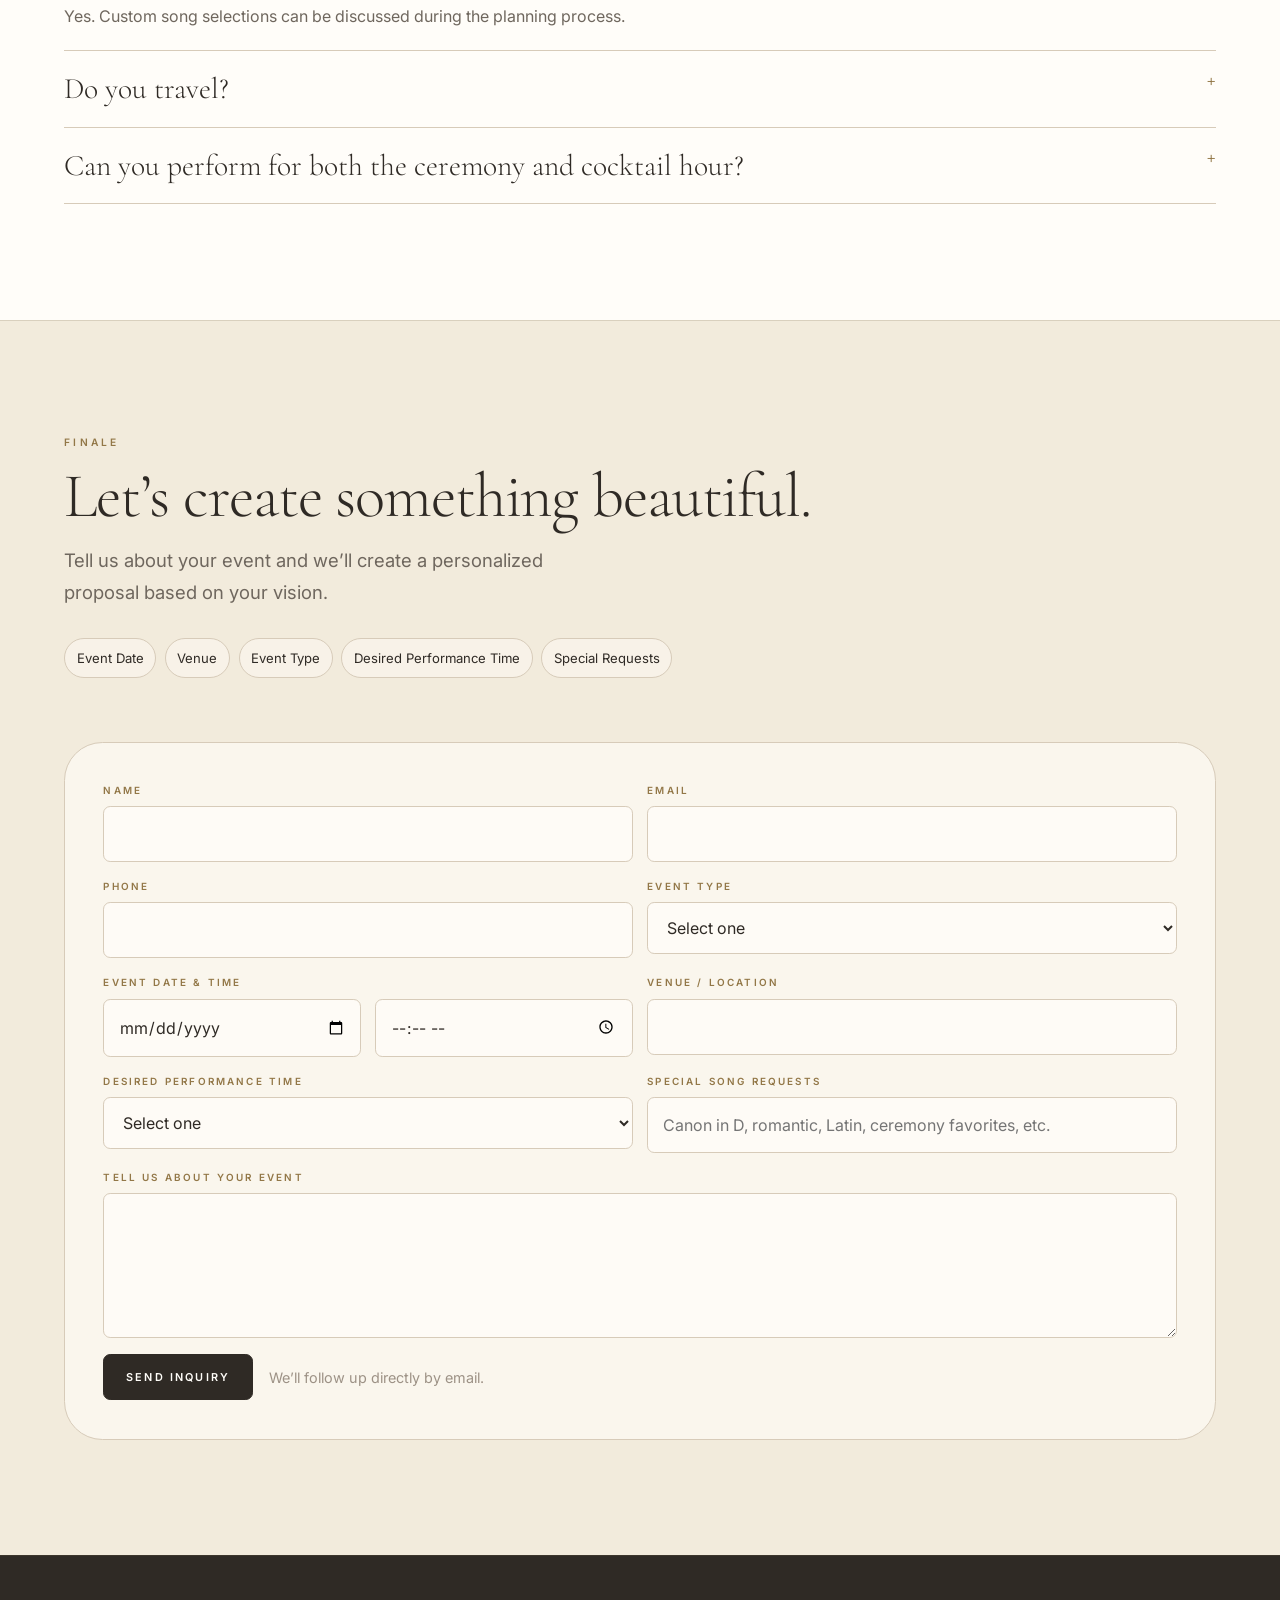
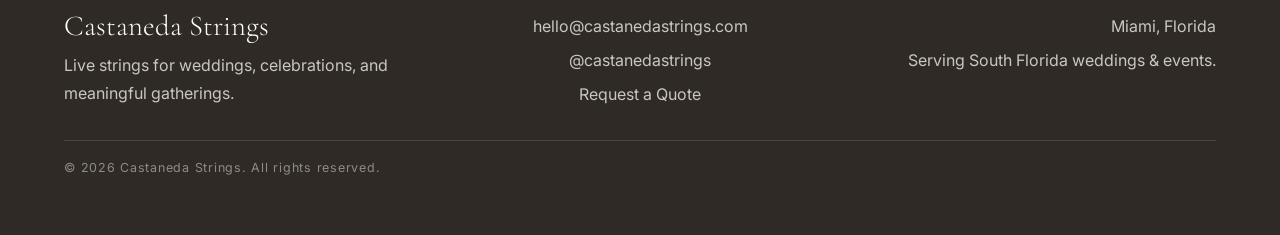
==== commit b6cf756d: "Add files via upload" ====
--- a/index.html
+++ b/index.html
@@ -3,20 +3,75 @@
 <head>
   <meta charset="UTF-8" />
   <meta name="viewport" content="width=device-width, initial-scale=1.0" />
-  <title>Castaneda Strings | Luxury Wedding & Event Violinist in South Florida</title>
-  <meta name="description" content="Elegant live violin performances for weddings, private celebrations, corporate events, and luxury gatherings throughout South Florida." />
+  <title>Castaneda Strings | Wedding & Event Violinist, South FL</title>
+  <meta name="description" content="Live wedding and event violin music in Miami and South Florida. Ceremony, cocktail hour, and celebration performances by Rebecca Castaneda. Starting at $400." />
+  <link rel="canonical" href="https://castanedastrings.com/" />
+  <meta name="theme-color" content="#2f2a25" />
   <link rel="icon" type="image/png" href="assets/logo-badge-trimmed.png" />
+  <link rel="apple-touch-icon" href="assets/logo-badge-trimmed.png" />
+
+  <meta property="og:type" content="website" />
+  <meta property="og:site_name" content="Castaneda Strings" />
+  <meta property="og:title" content="Castaneda Strings | Wedding & Event Violinist, South FL" />
+  <meta property="og:description" content="Live wedding and event violin music in Miami and South Florida. Ceremony, cocktail hour, and celebration performances by Rebecca Castaneda. Starting at $400." />
+  <meta property="og:image" content="https://castanedastrings.com/assets/hero-black-dress.jpg" />
+  <meta property="og:url" content="https://castanedastrings.com/" />
+  <meta name="twitter:card" content="summary_large_image" />
+  <meta name="twitter:title" content="Castaneda Strings | Wedding & Event Violinist, South FL" />
+  <meta name="twitter:description" content="Live wedding and event violin music in Miami and South Florida. Ceremony, cocktail hour, and celebration performances by Rebecca Castaneda. Starting at $400." />
+  <meta name="twitter:image" content="https://castanedastrings.com/assets/hero-black-dress.jpg" />
 
   <link rel="preconnect" href="https://fonts.googleapis.com">
   <link rel="preconnect" href="https://fonts.gstatic.com" crossorigin>
   <link href="https://fonts.googleapis.com/css2?family=Cormorant+Garamond:ital,wght@0,300;0,400;0,500;0,600;1,300;1,400;1,500&family=Inter:wght@300;400;500;600&display=swap" rel="stylesheet">
 
   <link rel="stylesheet" href="styles.css" />
+
+  <script type="application/ld+json">
+  {
+    "@context": "https://schema.org",
+    "@type": "LocalBusiness",
+    "name": "Castaneda Strings",
+    "description": "Live wedding and event violin music in Miami and South Florida. Ceremony, cocktail hour, and celebration performances by Rebecca Castaneda. Starting at $400.",
+    "url": "https://castanedastrings.com/",
+    "email": "hello@castanedastrings.com",
+    "image": "https://castanedastrings.com/assets/hero-black-dress.jpg",
+    "priceRange": "$400-$2000",
+    "founder": { "@type": "Person", "name": "Rebecca Castaneda" },
+    "areaServed": { "@type": "City", "name": "Miami-Dade County" },
+    "address": { "@type": "PostalAddress", "addressLocality": "Miami", "addressRegion": "FL", "addressCountry": "US" },
+    "sameAs": ["https://instagram.com/castanedastrings"]
+  }
+  </script>
+  <script type="application/ld+json">
+  {
+    "@context": "https://schema.org",
+    "@type": "FAQPage",
+    "mainEntity": [
+      {
+        "@type": "Question",
+        "name": "Do you take song requests?",
+        "acceptedAnswer": { "@type": "Answer", "text": "Yes. Custom song selections can be discussed during the planning process." }
+      },
+      {
+        "@type": "Question",
+        "name": "Do you travel?",
+        "acceptedAnswer": { "@type": "Answer", "text": "Yes. Castaneda Strings serves Miami-Dade and nearby South Florida areas. Events outside Miami-Dade County may be subject to a travel fee." }
+      },
+      {
+        "@type": "Question",
+        "name": "Can you perform for both the ceremony and cocktail hour?",
+        "acceptedAnswer": { "@type": "Answer", "text": "Absolutely. Wedding collections can be tailored to fit your event timeline." }
+      }
+    ]
+  }
+  </script>
 </head>
 <body>
   <div class="grain" aria-hidden="true"></div>
   <div class="music-line music-line-a" aria-hidden="true"></div>
   <div class="music-line music-line-b" aria-hidden="true"></div>
+
 
   <header class="site-header">
     <div class="site-header-inner">
@@ -52,8 +107,8 @@
     <section class="hero score-page" aria-labelledby="hero-title">
       <div class="hero-copy reveal">
         <p class="label">Prelude · South Florida</p>
-        <h1 class="display display-xl" id="hero-title">Live Music for Life’s <em>Most Meaningful</em> Moments.</h1>
-        <p class="hero-kicker">Elegant violin performances for weddings, private celebrations, and refined events across South Florida.</p>
+        <h1 class="display display-xl" id="hero-title">Live Wedding Violin for Life’s <em>Most Meaningful</em> Moments.</h1>
+        <p class="hero-kicker">Live violin performances for weddings, private celebrations, and luxury events throughout South Florida.</p>
         <p class="hero-body">Creating unforgettable experiences through timeless music and thoughtful performance.</p>
         <div class="hero-ctas">
           <a href="#inquire" class="btn btn-primary">Inquire Now</a>
@@ -63,7 +118,7 @@
 
       <div class="hero-visual reveal" aria-label="Rebecca Castaneda performance imagery">
         <div class="hero-frame">
-          <img src="assets/hero-black-dress.jpg" alt="Rebecca Castaneda performing violin outdoors" />
+          <img src="assets/hero-black-dress.jpg" alt="Rebecca Castaneda performing violin outdoors" fetchpriority="high" />
         </div>
         <aside class="hero-note" aria-label="Brand note">
           <span>Not just violin music.</span>
@@ -174,7 +229,7 @@
             <span>Personalized music selections</span>
             <span>Event coordination</span>
             <span>Reliable performance</span>
-            <span>Elegant presentation</span>
+            <span>Refined presentation</span>
             <span>A seamless experience from inquiry to event day</span>
           </div>
         </div>
@@ -264,13 +319,13 @@
 
         <div class="testimonial-stack reveal">
           <blockquote>
-            <p>“Rebecca brought so much elegance to our ceremony. The music made the entire experience feel magical.”</p>
+            <p>Rebecca brought so much elegance to our ceremony. The music made the entire experience feel magical.</p>
           </blockquote>
           <blockquote>
-            <p>“Professional, talented, and wonderful to work with. Our guests are still talking about the violin performance.”</p>
+            <p>Professional, talented, and wonderful to work with. Our guests are still talking about the violin performance.</p>
           </blockquote>
           <blockquote>
-            <p>“The perfect addition to our wedding day. Every song felt personal and meaningful.”</p>
+            <p>The perfect addition to our wedding day. Every song felt personal and meaningful.</p>
           </blockquote>
         </div>
       </div>
@@ -284,9 +339,9 @@
         <div class="about-copy reveal">
           <p class="label">About Rebecca</p>
           <h2 class="display display-lg" id="about-title">Meet Rebecca Castaneda.</h2>
-          <p>Rebecca is the violinist behind Castaneda Strings, serving weddings and private events across South Florida with a calm, thoughtful presence.</p>
-          <p>Her approach is personal. She listens to the feel of the event, the songs that matter to the couple or host, and the moments that need to feel intentional without becoming overproduced.</p>
-          <blockquote>Her goal is simple: to make the music feel like it belonged to the moment all along.</blockquote>
+          <p>Rebecca is a South Florida violinist dedicated to creating meaningful experiences through live music.</p>
+          <p>With a passion for serving couples, families, and event hosts, she brings a thoughtful and personal approach to every performance.</p>
+          <blockquote>Her goal is simple: to help create moments that people remember long after the event has ended.</blockquote>
         </div>
       </div>
     </section>
@@ -304,7 +359,7 @@
           </details>
           <details>
             <summary>Do you travel?</summary>
-            <p>Yes. Castaneda Strings serves Miami-Dade and nearby South Florida areas. <strong>Events outside Miami-Dade County may be subject to a travel fee.</strong></p>
+            <p>Yes. Castaneda Strings serves Miami-Dade and nearby South Florida areas. Events outside Miami-Dade County may be subject to a travel fee.</p>
           </details>
           <details>
             <summary>Can you perform for both the ceremony and cocktail hour?</summary>
@@ -370,8 +425,11 @@
           </div>
           <div class="form-row">
             <div class="field">
-              <label for="eventDate">Event date</label>
-              <input type="date" id="eventDate" name="eventDate" />
+              <label for="eventDate">Event date &amp; time</label>
+              <div class="datetime-row">
+                <input type="date" id="eventDate" name="eventDate" aria-label="Event date" />
+                <input type="time" id="eventTime" name="eventTime" aria-label="Event time" />
+              </div>
             </div>
             <div class="field">
               <label for="venue">Venue / location</label>
@@ -417,6 +475,7 @@
       <div>
         <a href="mailto:hello@castanedastrings.com">hello@castanedastrings.com</a>
         <a href="https://instagram.com/castanedastrings" target="_blank" rel="noopener">@castanedastrings</a>
+        <a href="inquiry/">Request a Quote</a>
       </div>
       <div>
         <span>Miami, Florida</span>
--- a/styles.css
+++ b/styles.css
@@ -178,25 +178,38 @@
   width: min(100%, var(--wide));
   margin-inline: auto;
   display: grid;
-  grid-template-columns: auto 1fr auto;
+  grid-template-columns: minmax(0, 1fr) auto minmax(0, 1fr);
   align-items: center;
   gap: 1rem;
-}
-.site-brand { display: inline-flex; align-items: center; }
+  position: relative;
+}
+.site-brand { justify-self: start; display: inline-flex; align-items: center; }
+.site-title {
+  justify-self: center;
+  color: var(--charcoal);
+  font-family: var(--serif);
+  font-size: clamp(0.78rem, 1.05vw, 1rem);
+  font-weight: 500;
+  letter-spacing: 0.32em;
+  line-height: 1;
+  text-transform: uppercase;
+  white-space: nowrap;
+}
 .site-header-logo {
-  width: clamp(48px, 4.5vw, 68px);
-  height: auto;
+  width: auto;
+  height: clamp(42px, 4.2vw, 56px);
+  object-fit: contain;
 }
 .site-header-bar {
+  justify-self: end;
   display: flex;
-  justify-content: center;
   align-items: center;
-  gap: clamp(0.95rem, 2.4vw, 2.4rem);
-  color: var(--charcoal);
-  font-family: var(--serif);
-  font-size: 0.88rem;
+  gap: clamp(0.75rem, 1.6vw, 1.35rem);
+  color: var(--charcoal);
+  font-family: var(--serif);
+  font-size: 0.58rem;
   font-weight: 500;
-  letter-spacing: 0.21em;
+  letter-spacing: 0.2em;
   text-transform: uppercase;
 }
 .site-header-bar a,
@@ -231,6 +244,7 @@
   white-space: nowrap;
 }
 .nav-toggle, .mobile-menu { display: none; }
+.nav-toggle { justify-self: end; }
 
 /* ============================================================
    Buttons and links
@@ -282,9 +296,9 @@
     linear-gradient(90deg, transparent 0 49.7%, var(--line-soft) 49.7% 49.85%, transparent 49.85%),
     linear-gradient(to bottom, rgba(215, 203, 185, 0.18) 0 1px, transparent 1px 84px);
 }
-.hero-copy { max-width: 820px; }
+.hero-copy { max-width: 760px; }
 .hero-kicker {
-  max-width: 680px;
+  max-width: 600px;
   margin: clamp(1.6rem, 3vw, 2.4rem) 0 0;
   color: var(--charcoal);
   font-family: var(--serif);
@@ -293,7 +307,7 @@
   line-height: 1.35;
 }
 .hero-body {
-  max-width: 560px;
+  max-width: 540px;
   margin: 1.05rem 0 0;
   color: var(--text);
   font-size: clamp(0.98rem, 1.35vw, 1.08rem);
@@ -302,7 +316,7 @@
   display: flex;
   flex-wrap: wrap;
   gap: 0.85rem;
-  margin-top: 2rem;
+  margin-top: 1.75rem;
 }
 .hero-visual {
   position: relative;
@@ -333,7 +347,7 @@
 }
 .hero-note {
   position: absolute;
-  left: -11%;
+  left: max(-11%, -2.4rem);
   bottom: 8%;
   max-width: 285px;
   padding: 1.2rem;
@@ -466,22 +480,12 @@
   background: var(--paper);
   overflow: hidden;
 }
-.service-card::before {
-  content: "";
-  position: absolute;
-  left: 0;
-  right: 0;
-  top: 132px;
-  height: 1px;
-  background: var(--line-soft);
-}
 .service-card:nth-child(2) { background: linear-gradient(135deg, var(--paper), var(--white)); }
 .service-card-dark {
   background: var(--charcoal);
   border-color: transparent;
   color: rgba(255,253,249,0.74);
 }
-.service-card-dark::before { background: rgba(255,253,249,0.1); }
 .service-card-dark h3,
 .service-card-dark .service-number { color: var(--white); }
 .service-card-dark .label { color: var(--champagne); }
@@ -783,10 +787,11 @@
   margin-top: 1rem;
 }
 .event-rate-grid article {
-  min-height: 220px;
+  min-height: 190px;
   display: flex;
   flex-direction: column;
   justify-content: space-between;
+  gap: 1.2rem;
   padding: clamp(1.25rem, 2.5vw, 2rem);
   border: 1px solid var(--line);
   border-radius: var(--r-lg);
@@ -831,22 +836,11 @@
   border: 1px solid var(--line);
   border-radius: var(--r-lg);
   background: var(--paper);
-  overflow: hidden;
+  overflow: visible;
 }
 .testimonial-stack blockquote:nth-child(2) { background: var(--parchment); }
 .testimonial-stack blockquote:nth-child(3) { background: var(--score); }
-.testimonial-stack span {
-  position: absolute;
-  right: 1.2rem;
-  top: -0.6rem;
-  color: rgba(199,173,120,0.34);
-  font-family: var(--serif);
-  font-size: 6rem;
-  line-height: 1;
-}
 .testimonial-stack p {
-  position: relative;
-  z-index: 1;
   margin: 0;
   color: var(--charcoal);
   font-family: var(--serif);
@@ -873,6 +867,7 @@
 .about-photo img {
   width: 100%;
   aspect-ratio: 4 / 5;
+  max-height: 65vh;
   object-fit: cover;
   object-position: center 38%;
 }
@@ -1127,17 +1122,14 @@
 /* ============================================================
    Final spacing pass
    ============================================================ */
-.hero-copy { max-width: 760px; }
-.hero-ctas { margin-top: 1.75rem; }
 .experience-copy p:not(.label) { line-height: 1.7; }
 .section-intro p:not(.label) { line-height: 1.65; }
-.event-rate-grid article { gap: 1.2rem; }
 .price-row-single strong { color: var(--brass); }
 
 /* ============================================================
    Responsive
    ============================================================ */
-@media (max-width: 1100px) {
+@media (max-width: 1300px) {
   .hero { grid-template-columns: 1fr; min-height: 0; }
   .hero-visual { justify-self: start; width: min(100%, 620px); }
   .hero-note { left: auto; right: -2%; }
@@ -1237,7 +1229,6 @@
     margin: -2rem 1rem 0;
   }
   .service-card { padding: 1.1rem; border-radius: var(--r-lg); }
-  .service-card::before { top: 102px; }
   .service-number { min-height: 68px; font-size: 3.7rem; }
   .service-copy { padding-top: 1rem; }
   .service-copy h3 { font-size: clamp(2rem, 11vw, 2.75rem); }
@@ -1271,37 +1262,8 @@
 .service-card-dark .service-copy p:not(.label) { color: rgba(255, 253, 249, 0.74); }
 
 /* ============================================================
-   Launch polish pass: header, alignment, service cards, pricing
-   ============================================================ */
-.site-header-inner {
-  grid-template-columns: minmax(0, 1fr) auto minmax(0, 1fr);
-  position: relative;
-}
-.site-brand { justify-self: start; }
-.site-title {
-  justify-self: center;
-  color: var(--charcoal);
-  font-family: var(--serif);
-  font-size: clamp(0.78rem, 1.05vw, 1rem);
-  font-weight: 500;
-  letter-spacing: 0.32em;
-  line-height: 1;
-  text-transform: uppercase;
-  white-space: nowrap;
-}
-.site-header-logo {
-  width: auto;
-  height: clamp(42px, 4.2vw, 56px);
-  object-fit: contain;
-}
-.site-header-bar {
-  justify-self: end;
-  gap: clamp(0.75rem, 1.6vw, 1.35rem);
-  font-size: 0.58rem;
-  letter-spacing: 0.2em;
-}
-.nav-toggle { justify-self: end; }
-
+   Launch polish pass: service cards, pricing
+   ============================================================ */
 .experience-cues div {
   grid-template-columns: clamp(3rem, 7vw, 4.4rem) minmax(0, 1fr);
   align-items: center;
@@ -1318,20 +1280,14 @@
   padding-top: 0;
 }
 
-.service-card {
-  min-height: 500px;
-  padding: 0;
-}
-.service-card::before { display: none; }
-.service-number {
-  min-height: 118px;
-  padding: clamp(1.25rem, 2.4vw, 2rem);
-  align-items: center;
-}
 .service-copy {
   flex: 1;
   border-top: 1px solid var(--line-soft);
   padding: clamp(1.25rem, 2.4vw, 2rem);
+}
+@media (min-width: 1301px) {
+  .service-card { min-height: 500px; padding: 0; }
+  .service-number { min-height: 118px; padding: clamp(1.25rem, 2.4vw, 2rem); align-items: center; }
 }
 .service-card-dark .service-copy { border-top-color: rgba(255, 253, 249, 0.12); }
 .service-copy .label {
@@ -1353,9 +1309,6 @@
 
 .event-rate-grid {
   grid-template-columns: repeat(2, minmax(0, 1fr));
-}
-.event-rate-grid article {
-  min-height: 190px;
 }
 
 @media (max-width: 900px) {
@@ -1446,8 +1399,11 @@
   min-width: 0;
 }
 .field input[type="date"],
+.field input[type="time"],
 .quote-form input[type="date"],
-.datetime-row input[type="date"] {
+.quote-form input[type="time"],
+.datetime-row input[type="date"],
+.datetime-row input[type="time"] {
   width: 100%;
   max-width: 100%;
   min-width: 0;
@@ -1457,8 +1413,11 @@
   text-align-last: left;
 }
 .field input[type="date"]::-webkit-date-and-time-value,
+.field input[type="time"]::-webkit-date-and-time-value,
 .quote-form input[type="date"]::-webkit-date-and-time-value,
-.datetime-row input[type="date"]::-webkit-date-and-time-value {
+.quote-form input[type="time"]::-webkit-date-and-time-value,
+.datetime-row input[type="date"]::-webkit-date-and-time-value,
+.datetime-row input[type="time"]::-webkit-date-and-time-value {
   text-align: left;
 }
 @media (max-width: 640px) {
@@ -1467,8 +1426,11 @@
     overflow: hidden;
   }
   .field input[type="date"],
+  .field input[type="time"],
   .quote-form input[type="date"],
-  .datetime-row input[type="date"] {
+  .quote-form input[type="time"],
+  .datetime-row input[type="date"],
+  .datetime-row input[type="time"] {
     padding-inline: 0.9rem;
   }
 }
@@ -1490,17 +1452,10 @@
   opacity: 0.62;
 }
 
-.hero-kicker { max-width: 600px; }
-.hero-body { max-width: 540px; }
-@media (min-width: 1100px) {
+@media (min-width: 1301px) {
   .hero-copy { max-width: 720px; }
+  .hero-kicker { max-width: 640px; }
 }
 
 /* Final content cleanup */
-.testimonial-stack blockquote { overflow: visible; }
-.testimonial-stack span { display: none; }
-.testimonial-stack p { padding-right: 0; }
 .faq-list strong { color: var(--charcoal); font-weight: 700; }
-@media (min-width: 1200px) {
-  .hero-kicker { max-width: 640px; }
-}
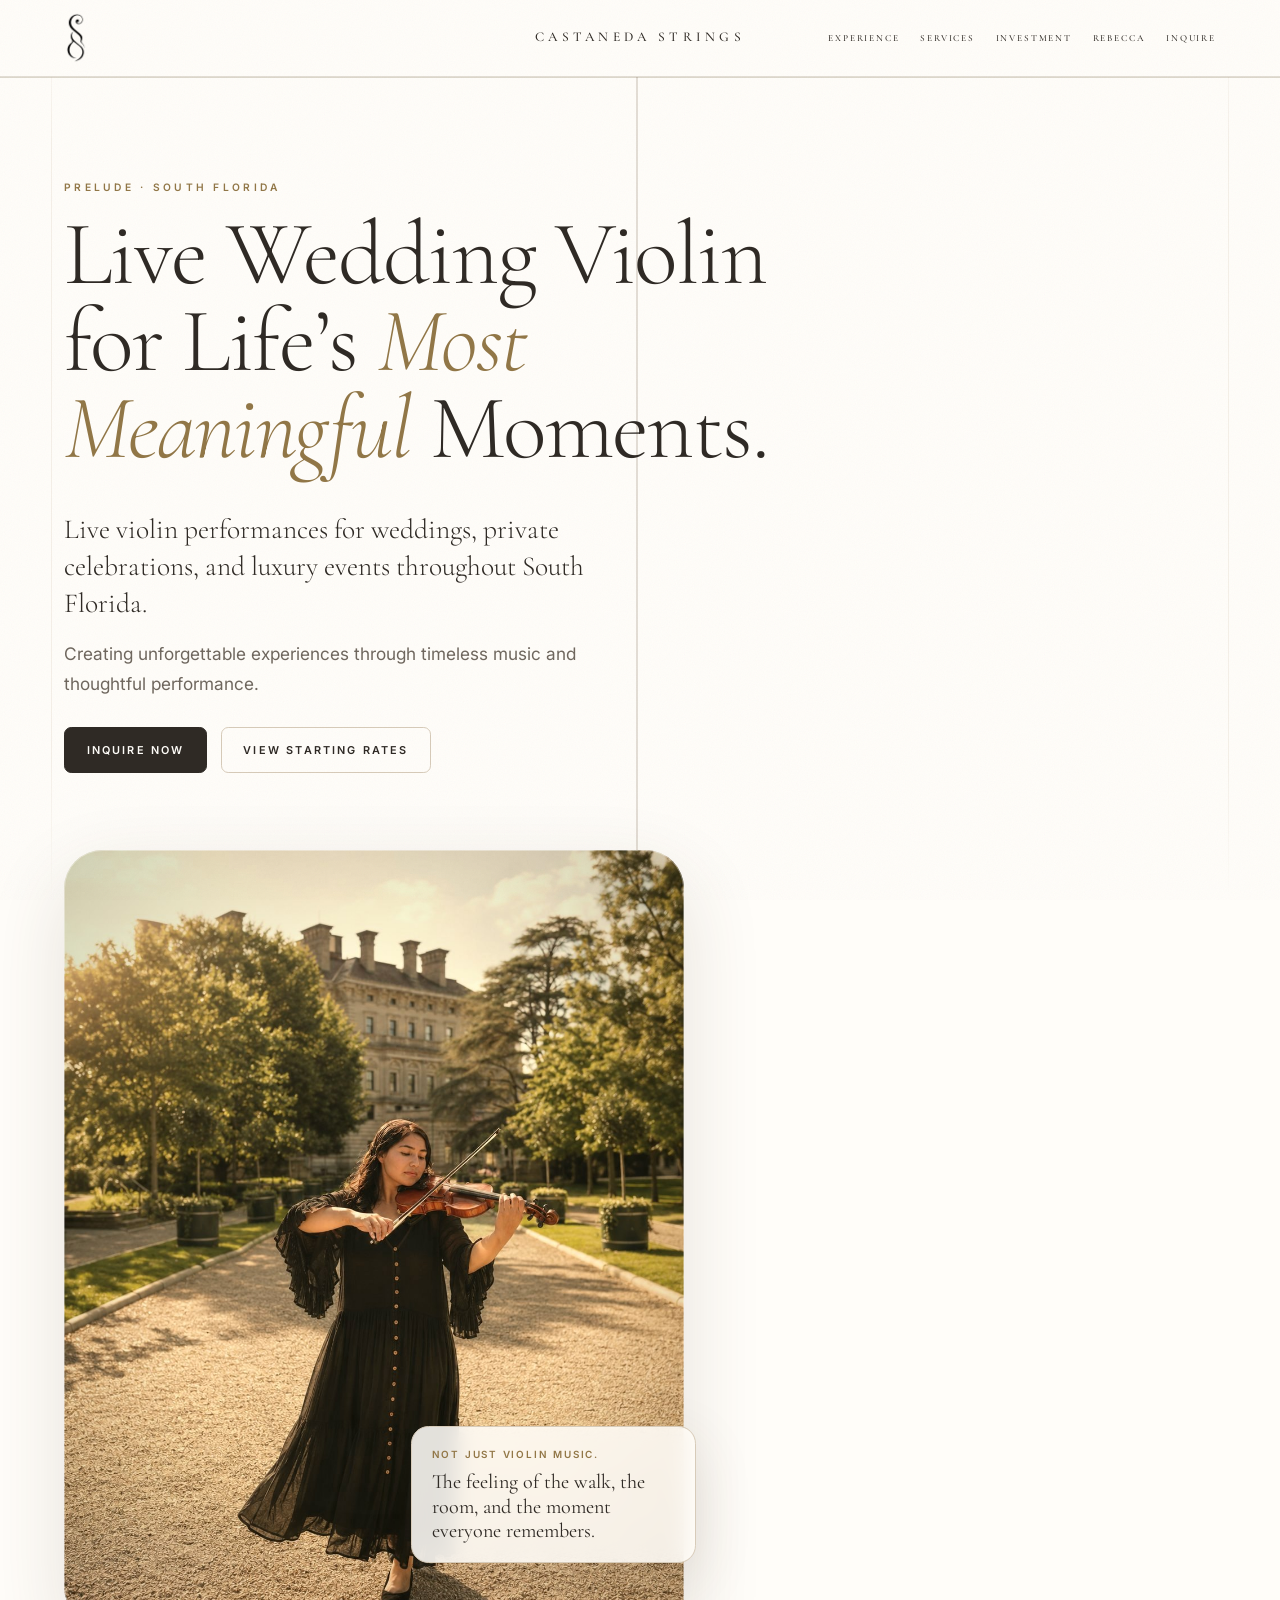
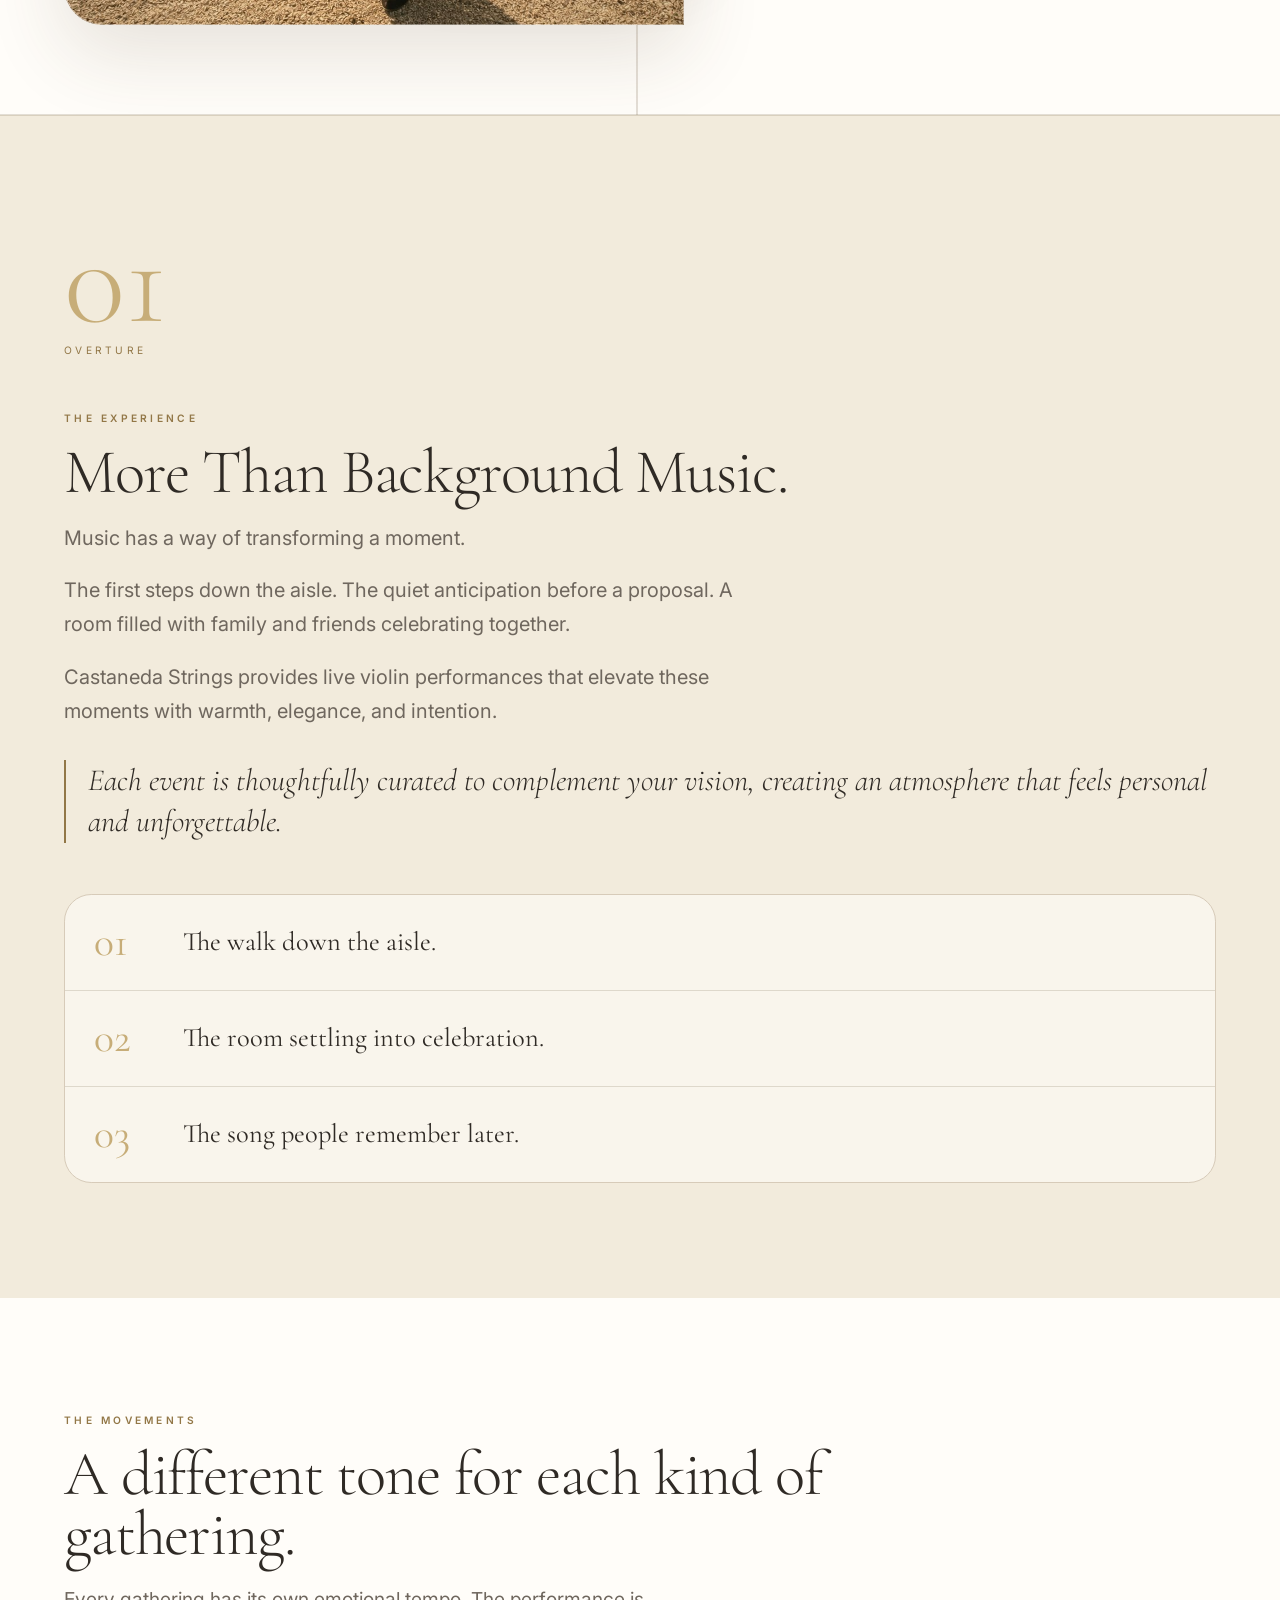
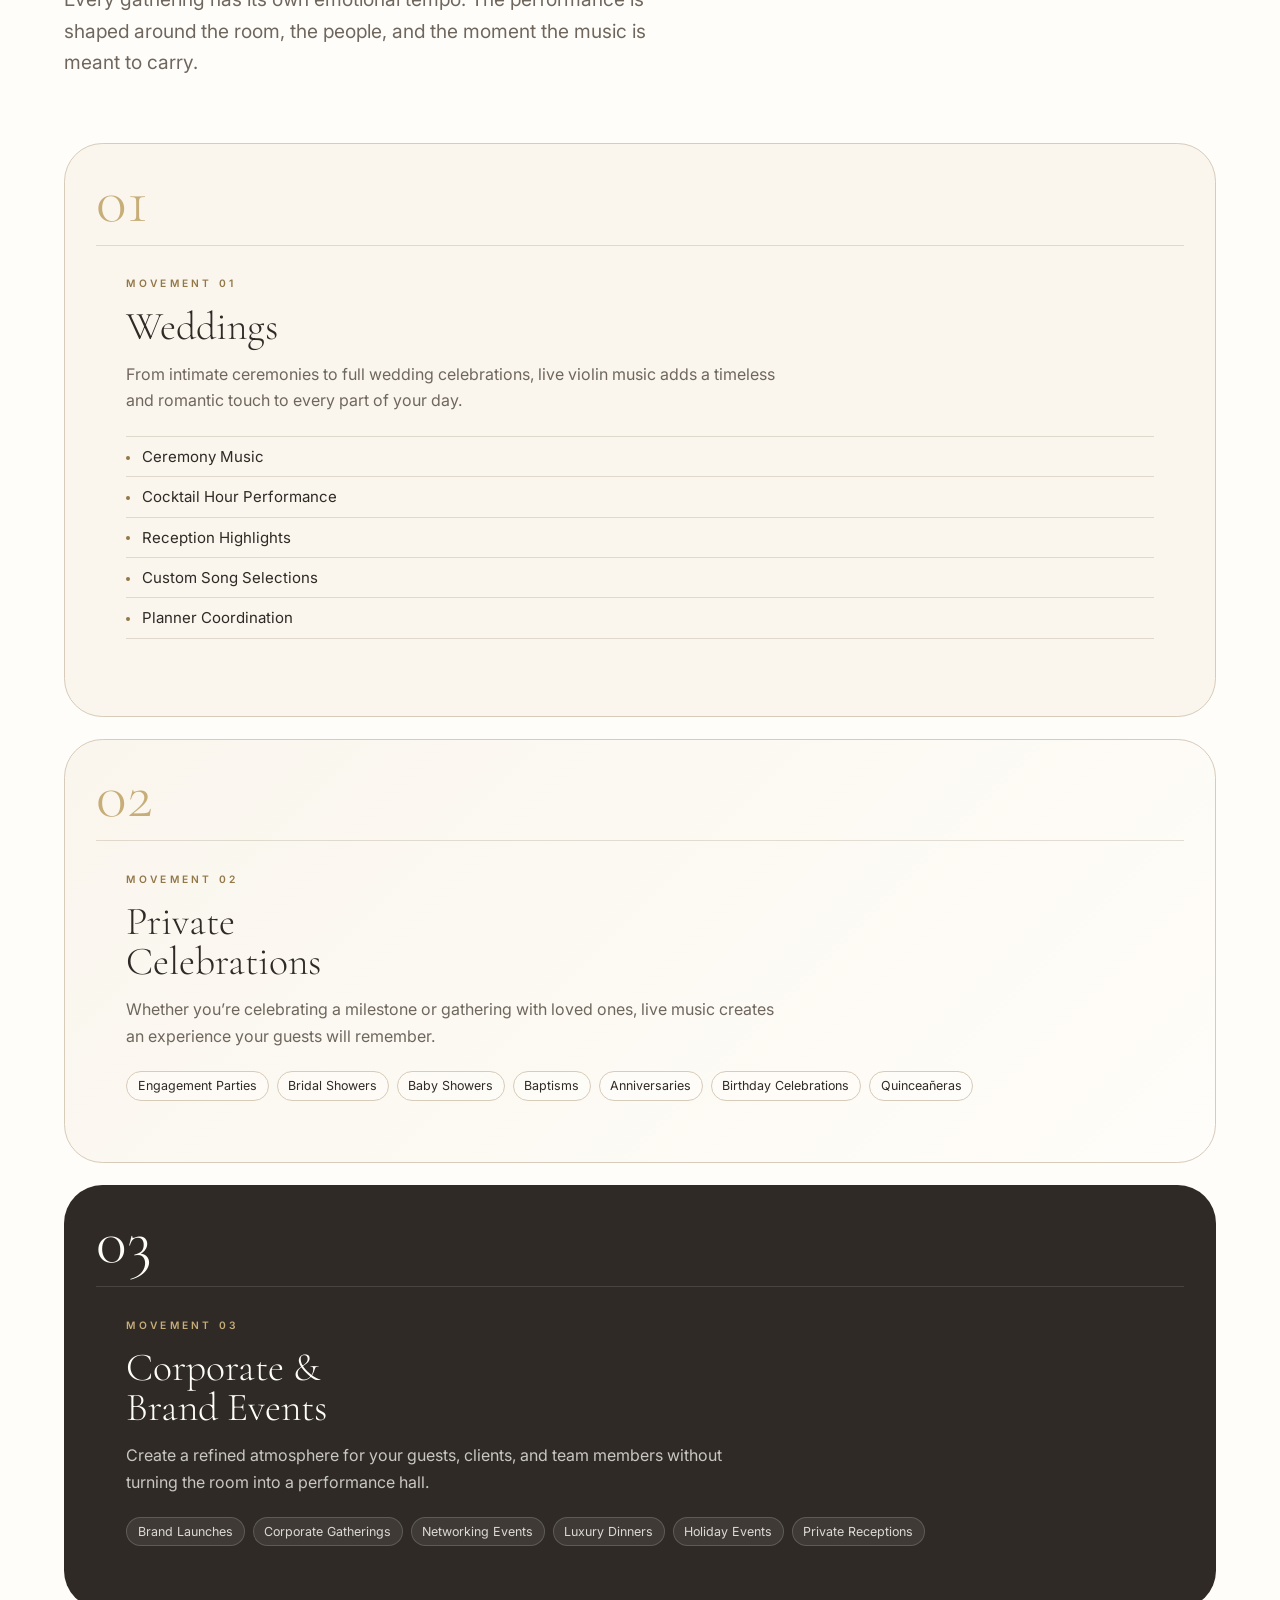
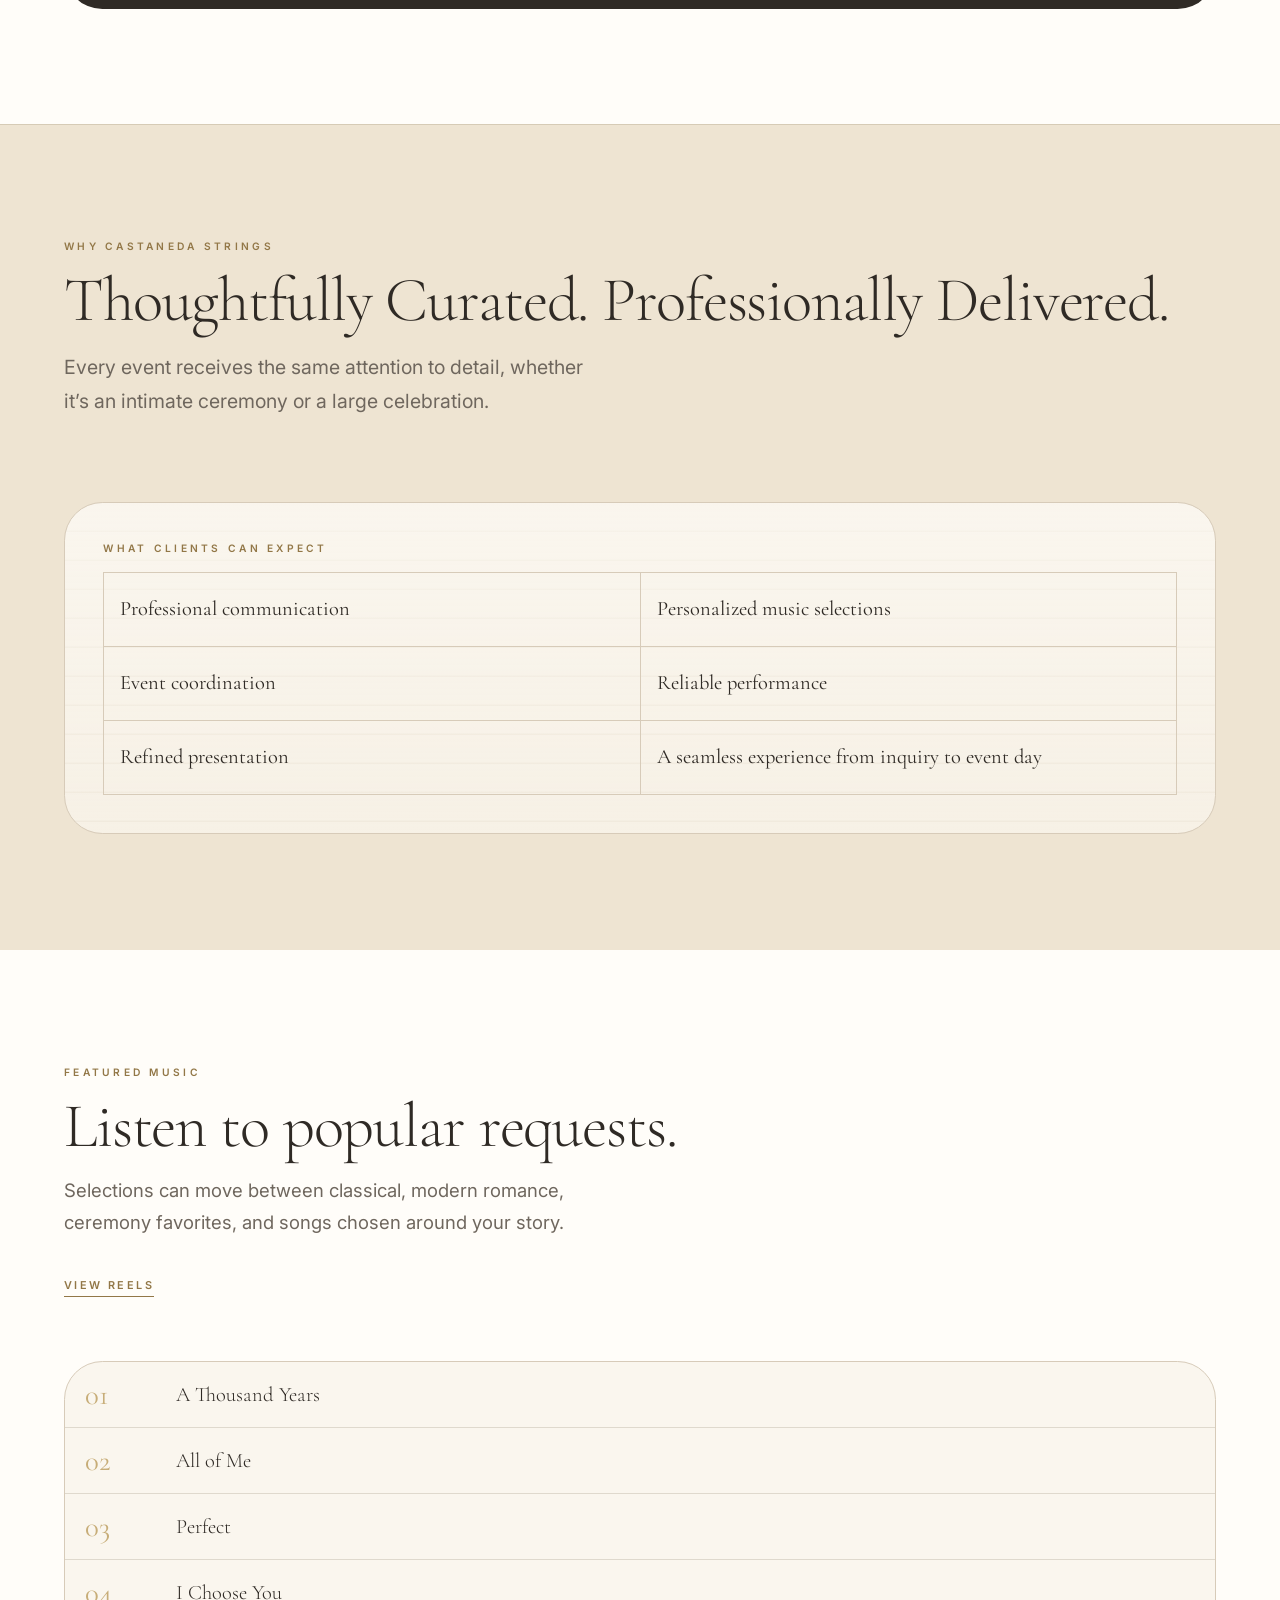
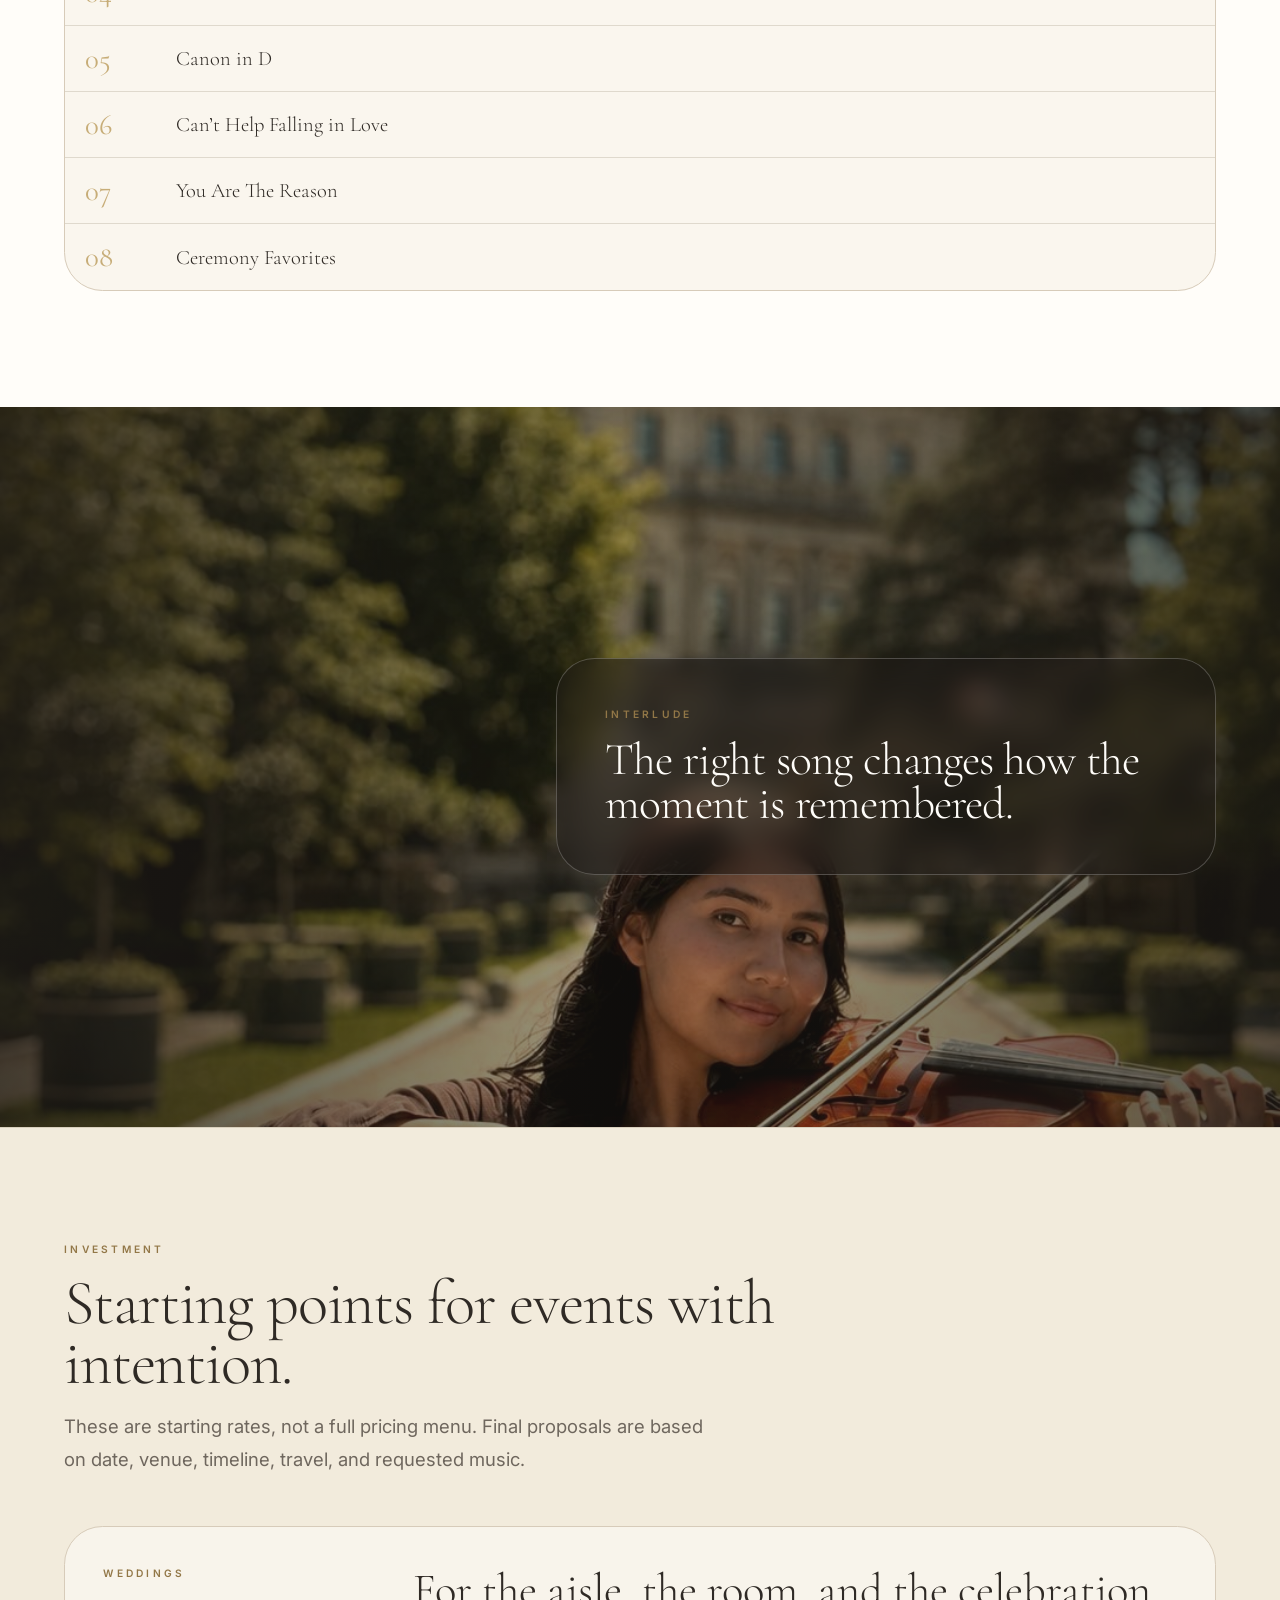
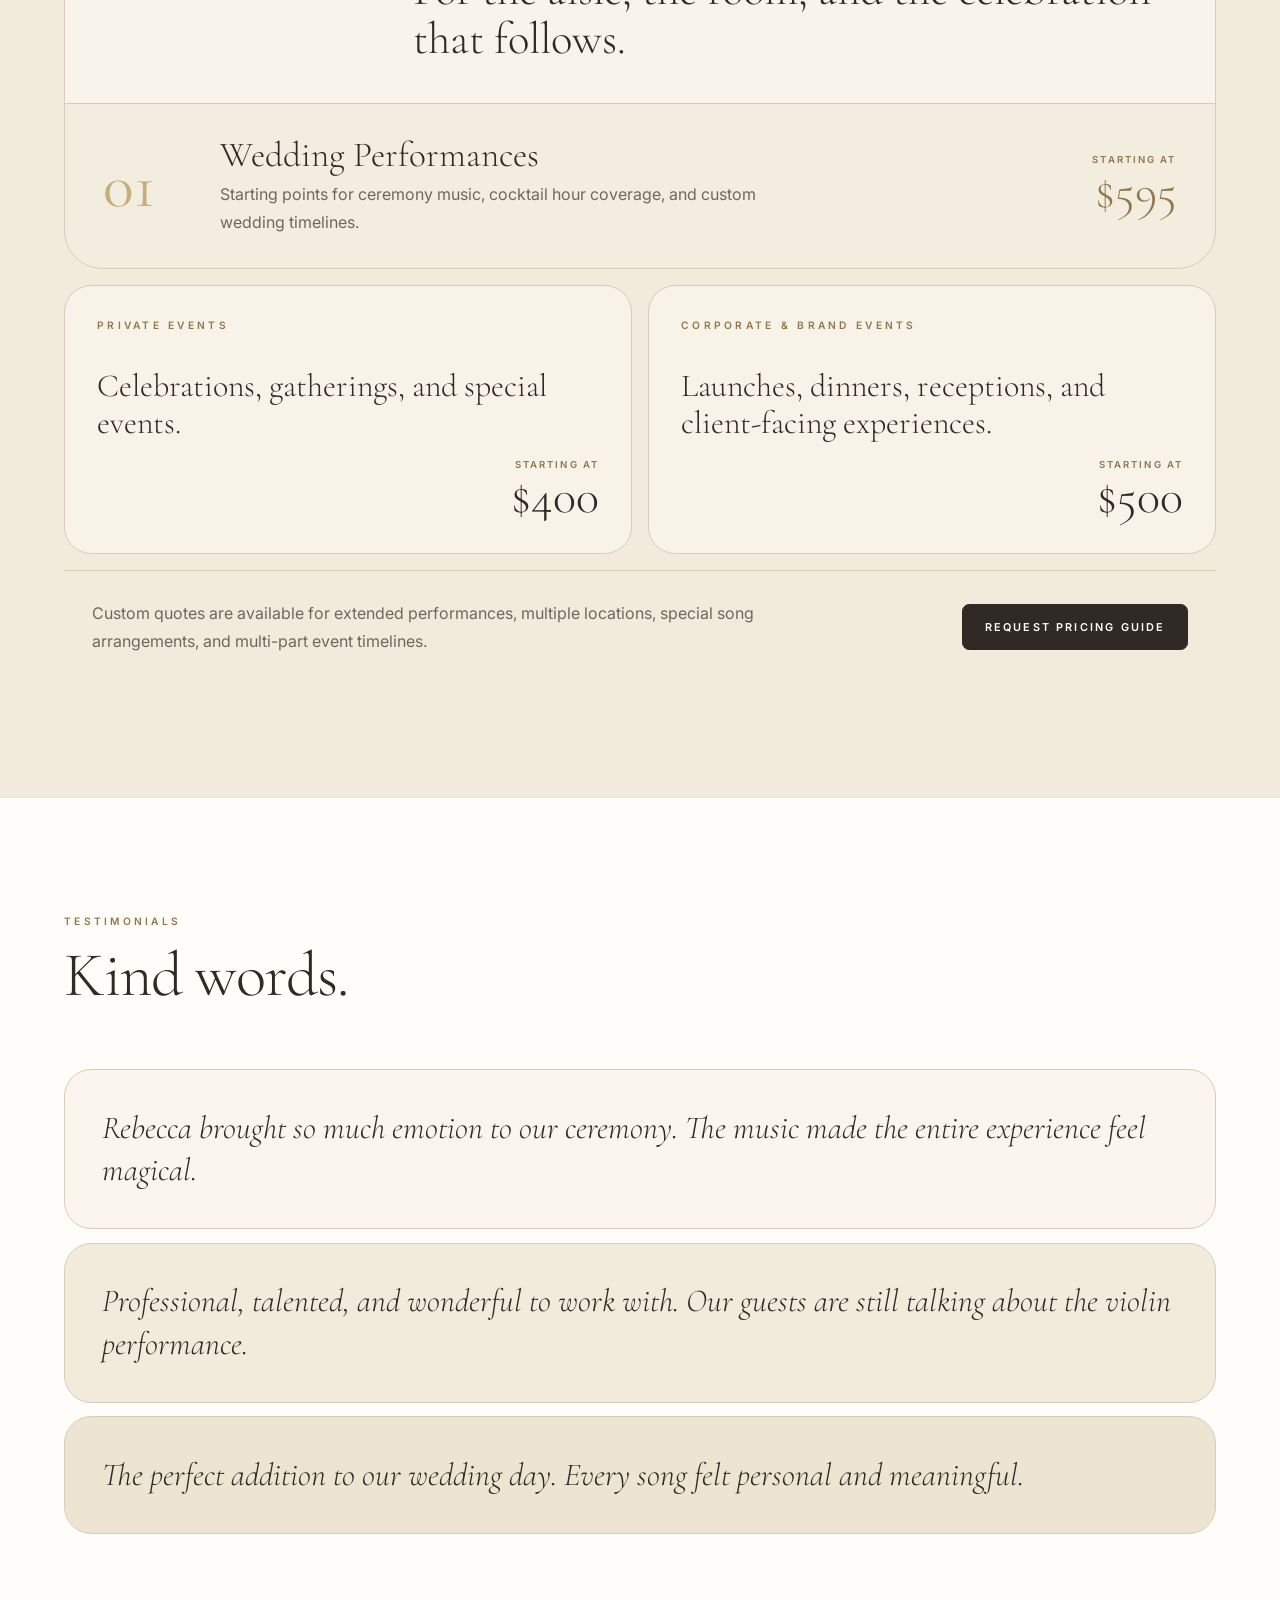
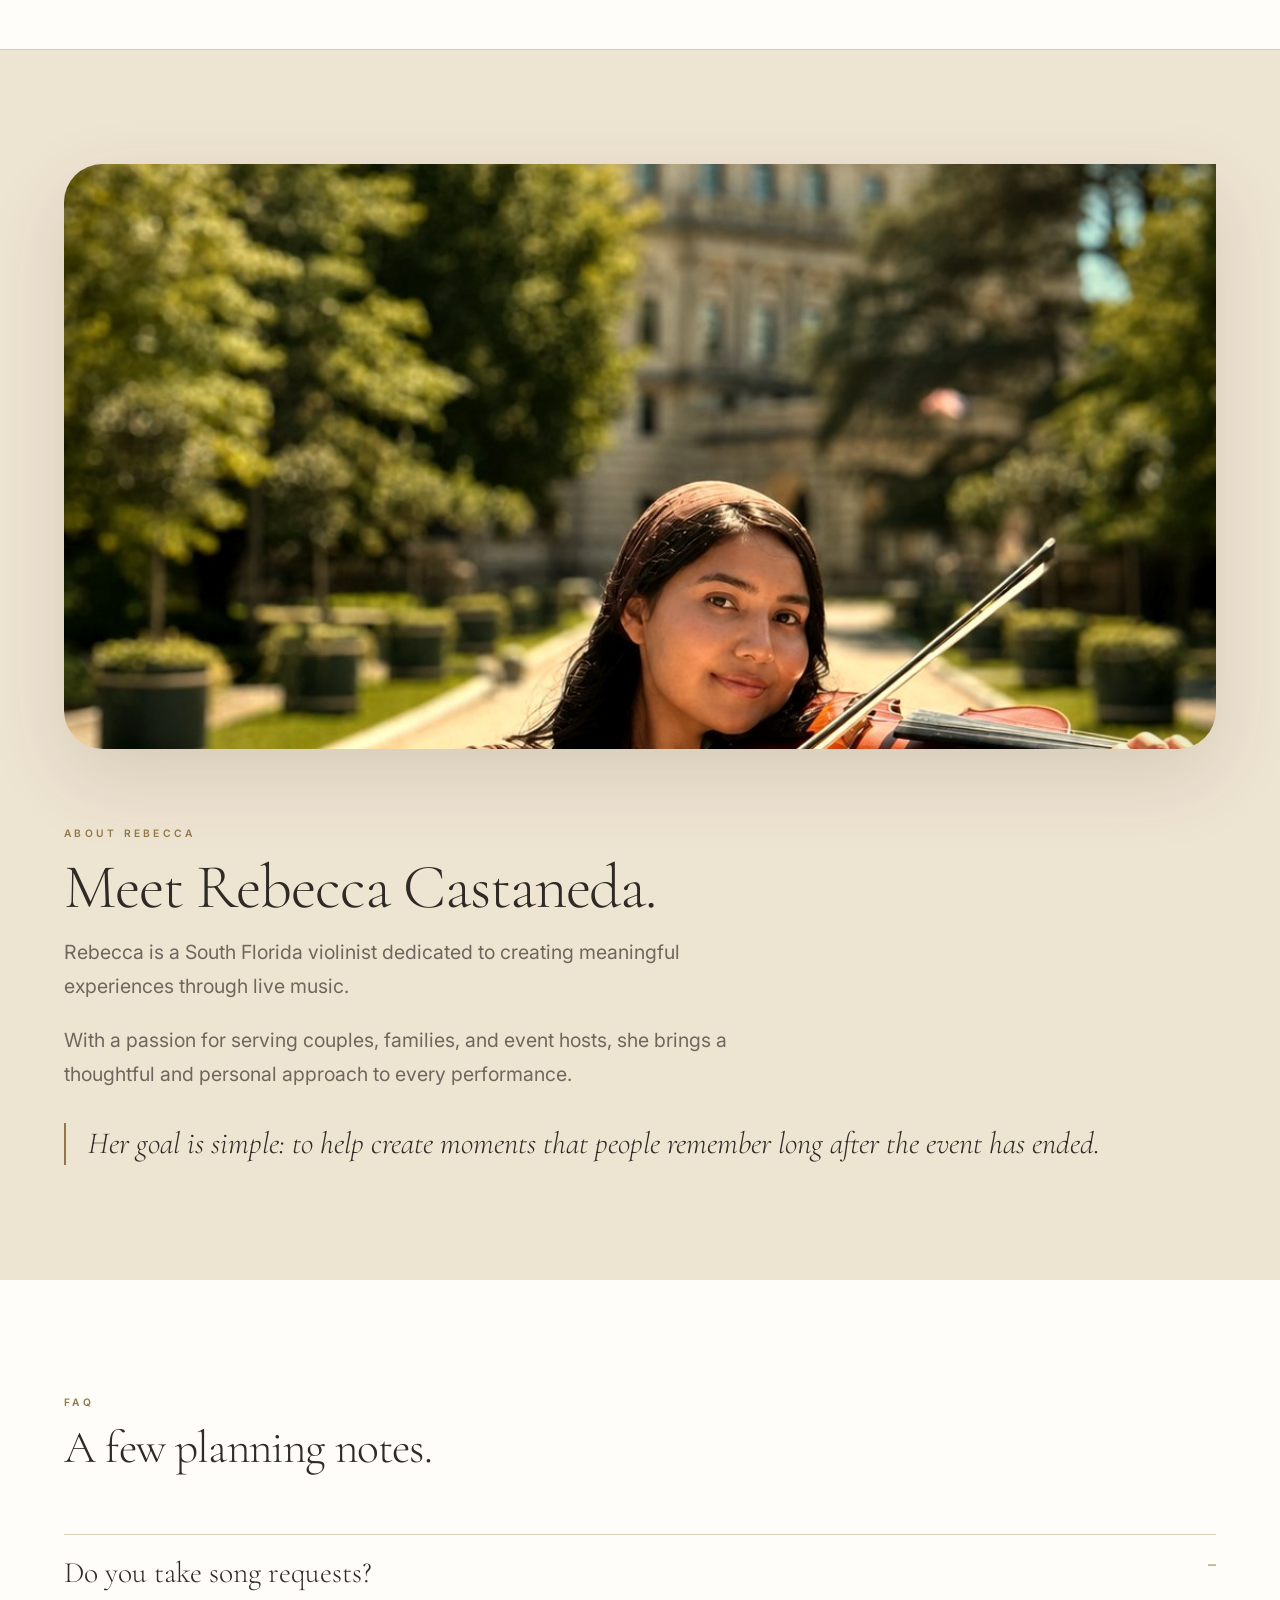
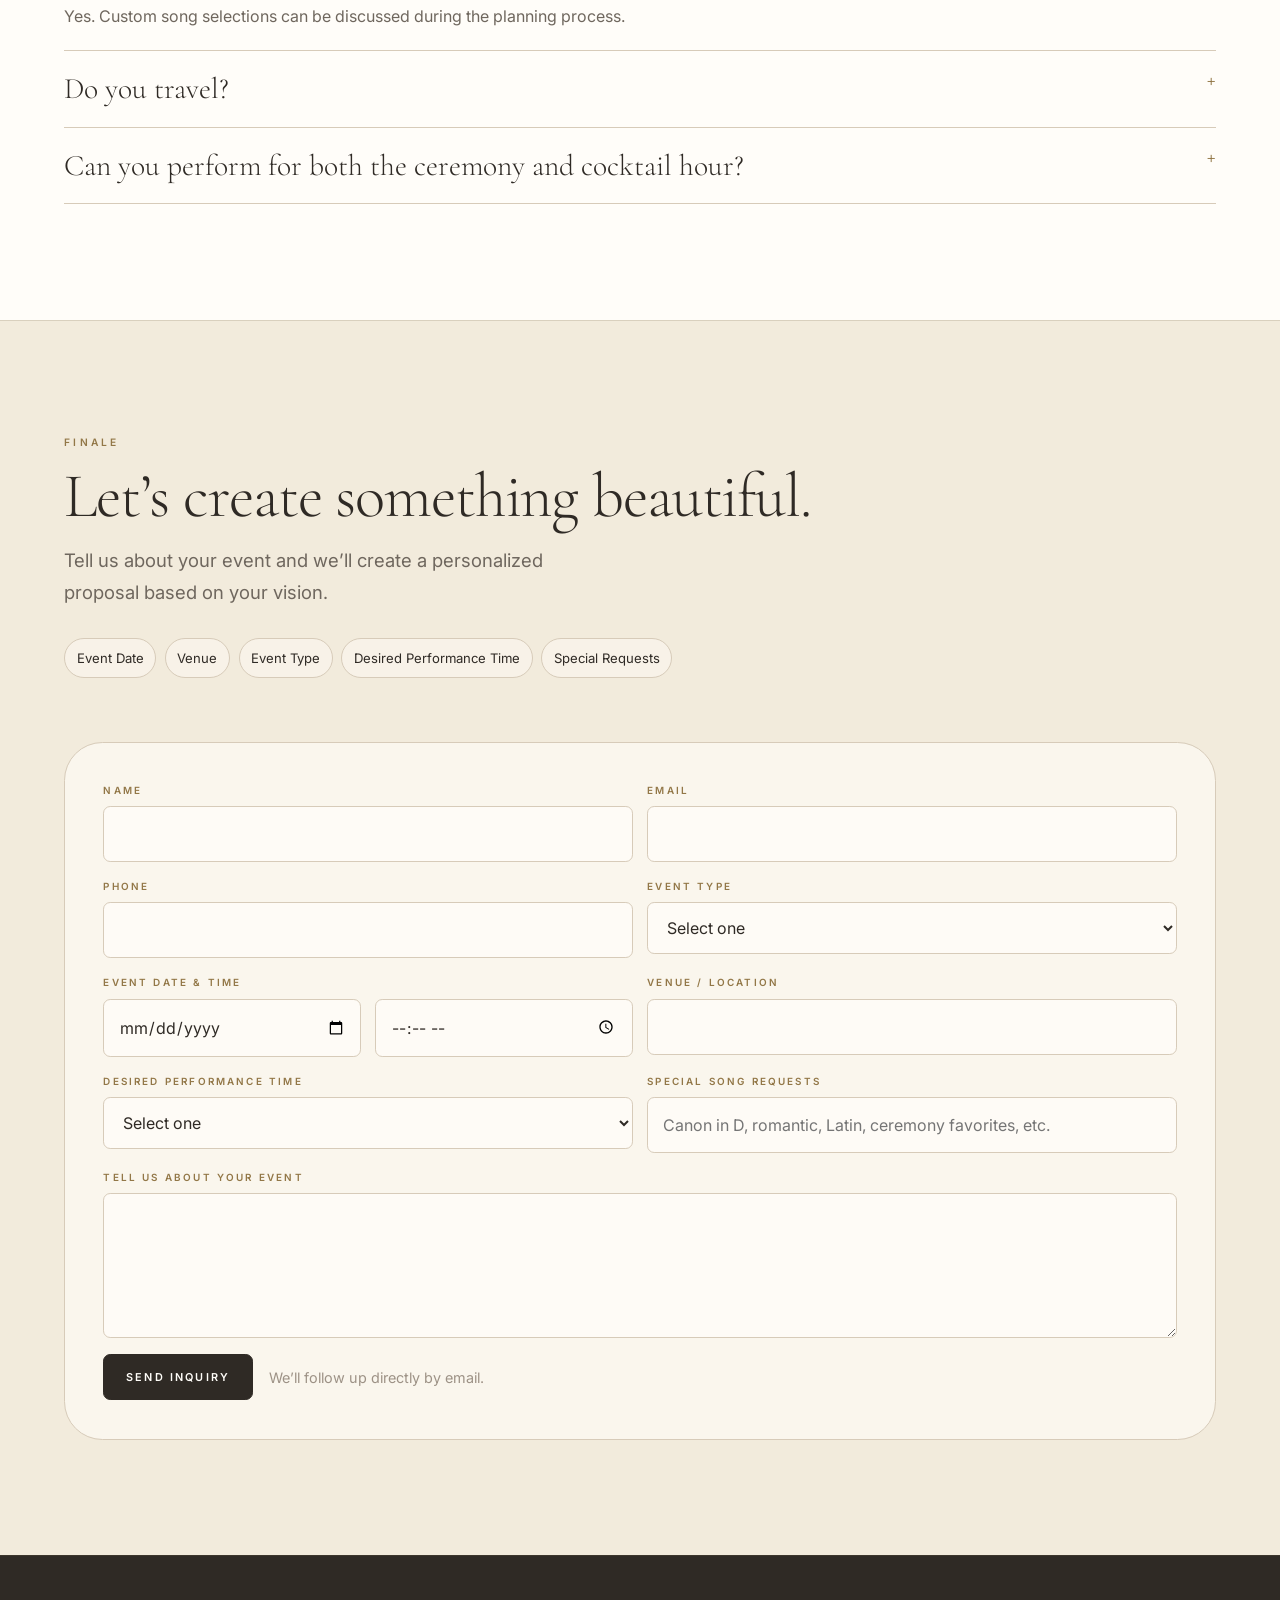
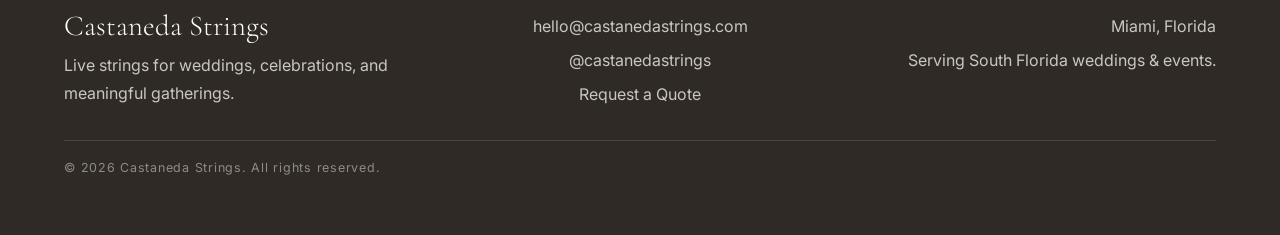
==== commit 3797377c: "Update index.html" ====
--- a/index.html
+++ b/index.html
@@ -286,7 +286,7 @@
               <h4>Wedding Performances</h4>
               <p>Starting points for ceremony music, cocktail hour coverage, and custom wedding timelines.</p>
             </div>
-            <strong><span>Starting at</span>$495</strong>
+            <strong><span>Starting at</span>$595</strong>
           </article>
         </div>
 
@@ -299,7 +299,7 @@
           <article>
             <p class="label">Corporate & Brand Events</p>
             <h3>Launches, dinners, receptions, and client-facing experiences.</h3>
-            <strong><span>Starting at</span>$400</strong>
+            <strong><span>Starting at</span>$500</strong>
           </article>
         </div>
 
@@ -319,7 +319,7 @@
 
         <div class="testimonial-stack reveal">
           <blockquote>
-            <p>Rebecca brought so much elegance to our ceremony. The music made the entire experience feel magical.</p>
+            <p>Rebecca brought so much emotion to our ceremony. The music made the entire experience feel magical.</p>
           </blockquote>
           <blockquote>
             <p>Professional, talented, and wonderful to work with. Our guests are still talking about the violin performance.</p>
